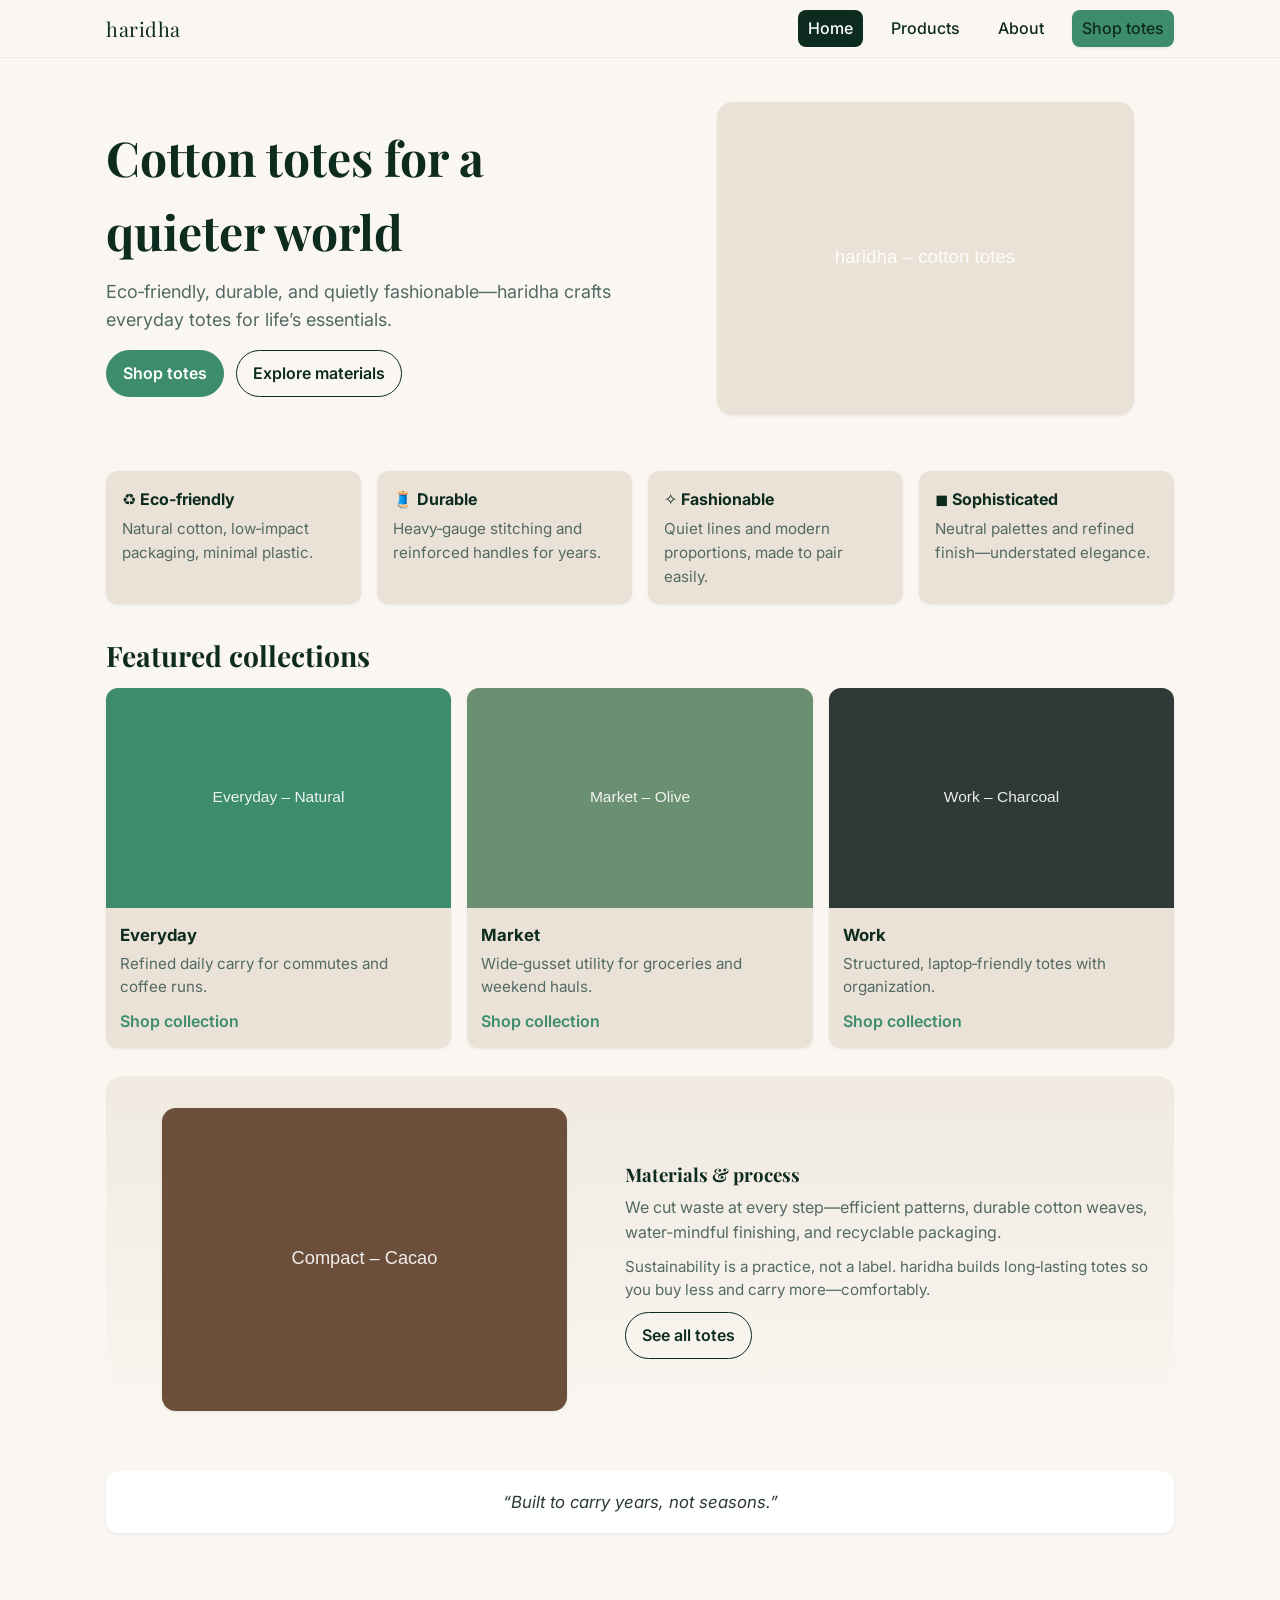
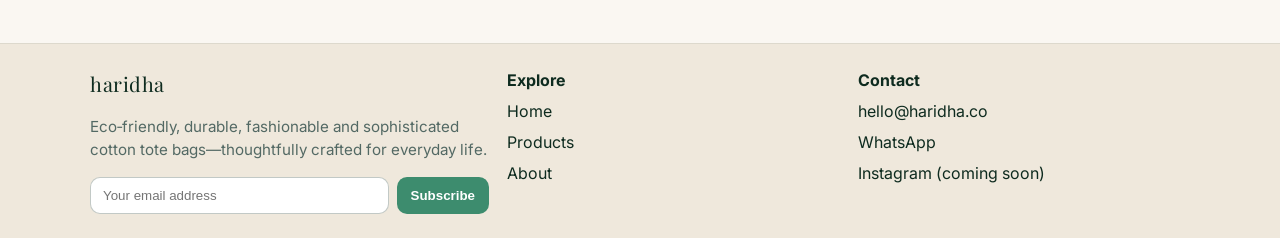
==== index.html @ a976d34c "updated contact info" ====
<!DOCTYPE html>
<html lang="en">
<head>
  <meta charset="utf-8" />
  <meta name="viewport" content="width=device-width,initial-scale=1" />
  <meta name="description" content="haridha — eco-friendly, durable, fashionable and sophisticated cotton tote bags." />
  <title>haridha — cotton totes for a quieter world</title>

  <!-- Fonts -->
  <link href="https://fonts.googleapis.com/css2?family=Inter:wght@400;500;600&family=Playfair+Display:wght@500;600&display=swap" rel="stylesheet" />
  <link rel="icon" href="assets/brand/favicon.svg" type="image/svg+xml" />

  <style>
    :root{
      --bg:#FAF7F2;
      --ink:#0E2B1F;
      --surface:#EAE2D6;
      --accent:#3D8C6E;
      --accent-2:#6B4F3A;
      --muted:#536964;
      --display:"Playfair Display", serif;
      --body:"Inter", system-ui, -apple-system, Segoe UI, Roboto, Arial, sans-serif;
      --fs-h1:clamp(2rem,4vw,3rem);
      --fs-h2:clamp(1.4rem,2.2vw,1.9rem);
      --fs-lead:clamp(1rem,1.6vw,1.125rem);
      --radius:12px;
      --shadow:0 1px 3px rgba(14,43,31,0.08);
    }
    *{box-sizing:border-box}
    html,body{height:100%}
    body{
      margin:0;
      color:var(--ink);
      background:var(--bg);
      font-family:var(--body);
      line-height:1.55;
      -webkit-font-smoothing:antialiased;
    }

    .site-header{
      position:sticky;
      top:0;
      z-index:30;
      background:rgba(250,247,242,.9);
      backdrop-filter:saturate(120%) blur(8px);
      border-bottom:1px solid rgba(14,43,31,.06);
    }
    .nav{
      max-width:1100px;
      margin:0 auto;
      padding:10px 16px;
      display:flex;
      gap:12px;
      align-items:center;
      justify-content:space-between;
    }
    .brand{
      font-family:var(--display);
      font-size:20px;
      letter-spacing:.5px;
    }
    .links{
      display:flex;
      gap:18px;
      align-items:center;
    }
    .links a{
      color:var(--ink);
      text-decoration:none;
      font-weight:500;
      padding:6px 10px;
      border-radius:8px;
      transition:background .15s ease,color .15s ease;
    }
    .links a:hover{
      background:var(--surface);
    }
    .links a.is-active{
      background:var(--ink);
      color:#fff;
    }
    .cta{
      background:var(--accent);
      color:#fff;
      text-decoration:none;
      padding:8px 14px;
      border-radius:999px;
      font-weight:600;
      box-shadow:var(--shadow);
    }
    .cta:hover{opacity:.9}

    main{
      max-width:1100px;
      margin:0 auto;
      padding:0 16px 40px;
    }
    .page{display:none}
    .page.active{display:block}

    .hero{
      display:grid;
      grid-template-columns:1.1fr 1fr;
      gap:24px;
      align-items:center;
      padding:28px 0 10px 0;
    }
    .hero h1{
      font-family:var(--display);
      font-size:var(--fs-h1);
      margin:0 0 10px;
    }
    .hero p{
      font-size:var(--fs-lead);
      color:var(--muted);
      margin:0 0 16px;
    }
    .hero .cta-row{
      display:flex;
      gap:12px;
      flex-wrap:wrap;
    }
    .btn{
      display:inline-block;
      padding:10px 16px;
      border-radius:999px;
      text-decoration:none;
      font-weight:600;
      border:1px solid var(--ink);
      color:var(--ink);
      background:transparent;
      cursor:pointer;
      transition:background .15s ease,transform .1s ease;
    }
    .btn:hover{
      background:var(--surface);
      transform:translateY(-1px);
    }
    .btn-primary{
      background:var(--accent);
      color:#fff;
      border-color:var(--accent);
    }
    .btn-primary:hover{opacity:.92}
    .hero-figure{
      border-radius:16px;
      overflow:hidden;
      background:var(--surface);
      aspect-ratio:4/3;
      box-shadow:var(--shadow);
      display:flex;
      align-items:center;
      justify-content:center;
    }
    .hero-figure img{
      width:100%;
      height:100%;
      object-fit:cover;
    }

    .values{
      display:grid;
      grid-template-columns:repeat(4,1fr);
      gap:16px;
      margin:30px 0;
    }
    .value-card{
      background:var(--surface);
      border-radius:var(--radius);
      padding:16px;
      box-shadow:var(--shadow);
    }
    .value-card h3{
      margin:0 0 6px;
      font-size:1rem;
    }
    .value-card p{
      margin:0;
      color:var(--muted);
      font-size:.95rem;
    }

    .section-title{
      font-family:var(--display);
      font-size:var(--fs-h2);
      margin:26px 0 10px;
    }
    .collections{
      display:grid;
      grid-template-columns:repeat(3,1fr);
      gap:16px;
      margin-bottom:22px;
    }
    .card{
      background:var(--surface);
      border-radius:var(--radius);
      overflow:hidden;
      box-shadow:var(--shadow);
      display:flex;
      flex-direction:column;
    }
    .card img{
      width:100%;
      height:220px;
      object-fit:cover;
    }
    .card .pad{
      padding:14px;
    }
    .card h4{
      margin:0 0 4px;
      font-size:1.05rem;
    }
    .card p{
      margin:0 0 10px;
      color:var(--muted);
      font-size:.95rem;
    }
    .card a{
      align-self:flex-start;
      text-decoration:none;
      font-weight:600;
      color:var(--accent);
    }
    .card a:hover{text-decoration:underline}

    .band{
      margin:28px 0;
      display:grid;
      grid-template-columns:1fr 1.1fr;
      gap:18px;
      align-items:center;
      background:linear-gradient(180deg, rgba(234,226,214,.65), transparent);
      border-radius:16px;
      padding:16px;
    }
    .band-fig{
      border-radius:14px;
      overflow:hidden;
      box-shadow:var(--shadow);
      background:#d6cdbf;
      aspect-ratio:4/3;
    }
    .band-fig img{
      width:100%;
      height:100%;
      object-fit:cover;
    }
    .band h3{
      margin:0 0 6px;
      font-family:var(--display);
    }
    .band p{
      margin:0 0 10px;
      color:var(--muted);
    }
    .quote{
      margin:18px 0 30px;
      padding:18px;
      text-align:center;
      border-radius:12px;
      background:#fff;
      box-shadow:var(--shadow);
      color:#2b3a36;
      font-style:italic;
      font-size:1.05rem;
    }

    footer{
      margin-top:40px;
      padding:24px 16px;
      background:#efe8dc;
      border-top:1px solid rgba(14,43,31,.08);
    }
    .footer-inner{
      max-width:1100px;
      margin:0 auto;
      display:grid;
      grid-template-columns:1.2fr 1fr 1fr;
      gap:18px;
    }
    .small{
      color:var(--muted);
      font-size:.95rem;
    }
    .newsletter{
      display:flex;
      gap:8px;
      margin-top:10px;
    }
    .newsletter input{
      flex:1;
      padding:10px 12px;
      border:1px solid rgba(14,43,31,.25);
      border-radius:10px;
      background:#fff;
      outline:none;
    }
    .newsletter button{
      padding:10px 14px;
      border:none;
      border-radius:10px;
      background:var(--accent);
      color:#fff;
      font-weight:600;
      cursor:pointer;
    }
    .newsletter button:hover{opacity:.92}
    .footer-links a{
      display:block;
      text-decoration:none;
      color:var(--ink);
      margin:6px 0;
    }
    .footer-links a:hover{text-decoration:underline}

    .toolbar{
      display:flex;
      gap:10px;
      align-items:center;
      justify-content:space-between;
      margin:20px 0 12px;
      flex-wrap:wrap;
    }
    .filters{
      display:flex;
      gap:8px;
      flex-wrap:wrap;
    }
    .chip{
      border:1px solid rgba(14,43,31,.25);
      padding:8px 12px;
      border-radius:999px;
      background:#fff;
      cursor:pointer;
      font-weight:500;
      font-size:.9rem;
    }
    .chip.active{
      background:var(--ink);
      color:#fff;
      border-color:var(--ink);
    }
    .grid{
      display:grid;
      grid-template-columns:repeat(3,1fr);
      gap:16px;
    }
    .p-card{
      background:#fff;
      border-radius:12px;
      box-shadow:var(--shadow);
      overflow:hidden;
      display:flex;
      flex-direction:column;
    }
    .p-card img{
      width:100%;
      height:220px;
      object-fit:cover;
    }
    .p-card .pad{
      padding:12px;
    }
    .p-name{
      margin:0 0 4px;
      font-weight:600;
    }
    .p-meta{
      display:flex;
      gap:8px;
      align-items:center;
      justify-content:space-between;
      color:var(--muted);
      font-size:.95rem;
    }
    .badge{
      background:#e7f3ef;
      color:#256d54;
      border-radius:999px;
      padding:2px 8px;
      font-size:.8rem;
      font-weight:600;
    }

    .about-hero{
      margin:26px 0 10px;
      display:grid;
      grid-template-columns:1fr 1fr;
      gap:18px;
      align-items:center;
    }
    .about-hero h1{
      font-family:var(--display);
      font-size:var(--fs-h1);
      margin:0 0 8px;
    }
    .about-hero p{
      color:var(--muted);
    }
    .about-figure{
      border-radius:16px;
      overflow:hidden;
      box-shadow:var(--shadow);
      aspect-ratio:4/3;
      background:#d6cdbf;
    }
    .about-figure img{
      width:100%;
      height:100%;
      object-fit:cover;
    }
    .pillars{
      display:grid;
      grid-template-columns:repeat(4,1fr);
      gap:16px;
      margin:18px 0 8px;
    }
    .pillar{
      background:#fff;
      border-radius:12px;
      padding:14px;
      box-shadow:var(--shadow);
    }
    .pillar h3{
      margin:0 0 6px;
      font-size:1rem;
    }
    .pillar p{
      margin:0;
      color:var(--muted);
      font-size:.95rem;
    }
    .about-block{
      margin:22px 0;
      background:var(--surface);
      border-radius:16px;
      padding:18px;
      box-shadow:var(--shadow);
    }
    .about-block h3{
      margin:0 0 6px;
      font-family:var(--display);
    }
    .about-two{
      display:grid;
      grid-template-columns:1fr 1fr;
      gap:16px;
      align-items:start;
    }

    @media (max-width: 920px){
      .hero{grid-template-columns:1fr}
      .values{grid-template-columns:1fr 1fr}
      .collections{grid-template-columns:1fr 1fr}
      .band{grid-template-columns:1fr}
      .footer-inner{grid-template-columns:1fr}
      .grid{grid-template-columns:1fr 1fr}
      .about-hero{grid-template-columns:1fr}
      .pillars{grid-template-columns:1fr 1fr}
      .about-two{grid-template-columns:1fr}
    }
    @media (max-width: 560px){
      .values{grid-template-columns:1fr}
      .collections{grid-template-columns:1fr}
      .grid{grid-template-columns:1fr}
      .links{display:none}
      .pillars{grid-template-columns:1fr}
    }
  </style>
</head>
<body>
  <header class="site-header">
    <nav class="nav" aria-label="Primary navigation">
      <div class="brand">haridha</div>
      <div class="links">
        <a href="#home" data-nav="home" class="is-active">Home</a>
        <a href="#products" data-nav="products">Products</a>
        <a href="#about" data-nav="about">About</a>
        <a class="cta" href="#products" data-nav="products">Shop totes</a>
      </div>
    </nav>
  </header>

  <main>
    <!-- HOME -->
    <section id="home" class="page active" aria-label="Home">
      <section class="hero">
        <div>
          <h1>Cotton totes for a quieter world</h1>
          <p>Eco‑friendly, durable, and quietly fashionable—haridha crafts everyday totes for life’s essentials.</p>
          <div class="cta-row">
            <a class="btn btn-primary" href="#products" data-nav="products">Shop totes</a>
            <a class="btn" href="#materials">Explore materials</a>
          </div>
        </div>
        <figure class="hero-figure" aria-label="haridha cotton tote photograph">
          <img src="assets/brand/hero.svg" alt="haridha hero image" />
        </figure>
      </section>

      <section class="values" aria-label="brand values">
        <div class="value-card"><h3>♻ Eco‑friendly</h3><p>Natural cotton, low‑impact packaging, minimal plastic.</p></div>
        <div class="value-card"><h3>🧵 Durable</h3><p>Heavy‑gauge stitching and reinforced handles for years.</p></div>
        <div class="value-card"><h3>✧ Fashionable</h3><p>Quiet lines and modern proportions, made to pair easily.</p></div>
        <div class="value-card"><h3>◼ Sophisticated</h3><p>Neutral palettes and refined finish—understated elegance.</p></div>
      </section>

      <h2 class="section-title">Featured collections</h2>
      <section class="collections">
        <article class="card">
          <img src="assets/products/everyday-natural.svg" alt="Everyday collection" />
          <div class="pad"><h4>Everyday</h4><p>Refined daily carry for commutes and coffee runs.</p><a href="#products" data-nav="products">Shop collection</a></div>
        </article>
        <article class="card">
          <img src="assets/products/market-olive.svg" alt="Market collection" />
          <div class="pad"><h4>Market</h4><p>Wide‑gusset utility for groceries and weekend hauls.</p><a href="#products" data-nav="products">Shop collection</a></div>
        </article>
        <article class="card">
          <img src="assets/products/work-charcoal.svg" alt="Work collection" />
          <div class="pad"><h4>Work</h4><p>Structured, laptop‑friendly totes with organization.</p><a href="#products" data-nav="products">Shop collection</a></div>
        </article>
      </section>

      <section id="materials" class="band" aria-label="Materials and process">
        <figure class="band-fig">
          <img src="assets/products/compact-cacao.svg" alt="cotton weave closeup" />
        </figure>
        <div>
          <h3>Materials & process</h3>
          <p>We cut waste at every step—efficient patterns, durable cotton weaves, water‑mindful finishing, and recyclable packaging.</p>
          <p class="small">Sustainability is a practice, not a label. haridha builds long‑lasting totes so you buy less and carry more—comfortably.</p>
          <a class="btn" href="#products" data-nav="products">See all totes</a>
        </div>
      </section>

      <section class="quote" aria-label="brand quote">“Built to carry years, not seasons.”</section>
    </section>

    <!-- PRODUCTS -->
    <section id="products" class="page" aria-label="All products">
      <div class="toolbar">
        <h2 class="section-title" style="margin:0">All totes</h2>
        <div class="filters" role="group" aria-label="Filters">
          <button class="chip active" type="button" data-filter="all">All</button>
          <button class="chip" type="button" data-filter="Everyday">Everyday</button>
          <button class="chip" type="button" data-filter="Market">Market</button>
          <button class="chip" type="button" data-filter="Work">Work</button>
          <button class="chip" type="button" data-filter="Compact">Compact</button>
        </div>
      </div>
      <section class="grid" id="grid"></section>
    </section>

    <!-- ABOUT -->
    <section id="about" class="page" aria-label="About haridha">
      <div class="about-hero">
        <div>
          <h1>About haridha</h1>
          <p>haridha is a quiet celebration of <strong>useful beauty</strong>—cotton totes designed to work hard and age well. We keep forms minimal, details thoughtful, and materials honest.</p>
          <p class="small">Our philosophy rests on four pillars: <strong>Eco‑friendly</strong>, <strong>Durable</strong>, <strong>Fashionable</strong>, and <strong>Sophisticated</strong>. Every bag balances these without compromise.</p>
        </div>
        <figure class="about-figure" aria-label="workbench with cotton canvas and tools">
          <img src="assets/brand/hero.svg" alt="workbench with canvas & tools" />
        </figure>
      </div>

      <div class="pillars">
        <div class="pillar"><h3>♻ Eco‑friendly</h3><p>Natural cotton, low‑impact packaging, designed for long life so you buy less and waste less.</p></div>
        <div class="pillar"><h3>🧵 Durable</h3><p>Reinforced handles, stress‑point bartacks, and robust canvas weights—built to carry years.</p></div>
        <div class="pillar"><h3>✧ Fashionable</h3><p>Quiet silhouettes and balanced proportions that pair with everything, every day.</p></div>
        <div class="pillar"><h3>◼ Sophisticated</h3><p>Neutral palettes, clean hardware, and refined finishing for an elevated, timeless look.</p></div>
      </div>

      <div class="about-block">
        <div class="about-two">
          <div>
            <h3>Design with intention</h3>
            <p>We start with what you carry—laptops, books, produce, everyday tech—and sculpt volumes that feel natural at hand. Interior pockets are placed for reach, not clutter. Structure is added where it matters, removed where it doesn’t.</p>
          </div>
          <div>
            <h3>Made to last, made to love</h3>
            <p>Every seam is a promise. We specify heavy‑gauge threads and add bartacks at stress points. Materials are selected to soften with use while maintaining strength—becoming more “yours” over time.</p>
          </div>
        </div>
      </div>

      <div class="about-block">
        <h3>Materials & care</h3>
        <p>We primarily use durable cotton weaves and cotton‑canvas blends. To extend life, spot clean with mild soap and cold water; air dry. Avoid harsh chemicals and excessive machine washing to preserve color and handfeel.</p>
      </div>

      <div class="about-block">
        <h3>Thank you for choosing better</h3>
        <p>With every haridha tote, you champion fewer, better things—carrying more while leaving less behind.</p>
        <div style="margin-top:10px"><a class="btn btn-primary" href="#products" data-nav="products">Shop totes</a></div>
      </div>
    </section>
  </main>

  <footer>
    <div class="footer-inner">
      <div>
        <div class="brand" style="margin-bottom:8px">haridha</div>
        <p class="small">Eco‑friendly, durable, fashionable and sophisticated cotton tote bags—thoughtfully crafted for everyday life.</p>
        <form class="newsletter" onsubmit="event.preventDefault(); alert('Thank you for subscribing to haridha!'); this.reset();">
          <input type="email" required placeholder="Your email address" aria-label="Email" />
          <button type="submit">Subscribe</button>
        </form>
      </div>
      <div class="footer-links">
        <strong>Explore</strong>
        <a href="#home" data-nav="home">Home</a>
        <a href="#products" data-nav="products">Products</a>
        <a href="#about" data-nav="about">About</a>
      </div>
      <div class="footer-links">
        <strong>Contact</strong>
        <a href="mailto:haridhabags@haridha.co">hello@haridha.co</a>
        <a href="https://wa.me/+91 9604450453" target="_blank" rel="noopener">WhatsApp</a>
        <a href="https://www.instagram.com/haridhabags?igsh=MTd1cDV6YnpqMWlkZQ==" target="_blank" rel="noopener">Instagram (coming soon)</a>
      </div>
    </div>
  </footer>

  <script>
    // Simple SPA navigation + active link state
    const pages = {
      home: document.getElementById('home'),
      products: document.getElementById('products'),
      about: document.getElementById('about')
    };
    const navLinks = document.querySelectorAll('[data-nav]');

    function showPage(key){
      if (!pages[key]) return;
      Object.values(pages).forEach(p => p.classList.remove('active'));
      pages[key].classList.add('active');

      navLinks.forEach(link => {
        if (link.dataset.nav === key) {
          link.classList.add('is-active');
        } else if (!link.classList.contains('cta')) {
          // keep CTA green, avoid toggling that style
          link.classList.remove('is-active');
        }
      });

      window.scrollTo({ top: 0, behavior: 'smooth' });
    }

    navLinks.forEach(el => {
      el.addEventListener('click', e => {
        const key = el.dataset.nav;
        if (key && pages[key]) {
          e.preventDefault();
          showPage(key);
        }
      });
    });

    // Safe HTML escaper
    function esc(str){
      return String(str || '').replace(/[&<>"']/g, m => (
        m === '&' ? '&amp;' :
        m === '<' ? '&lt;' :
        m === '>' ? '&gt;' :
        m === '"' ? '&quot;' :
        '&#39;'
      ));
    }

    const grid = document.getElementById('grid');
    let PRODUCTS = [];

    function formatINR(n){
      return '₹ ' + new Intl.NumberFormat('en-IN').format(n || 0);
    }

    function productCard(p){
      const badgeHTML = p.badge ? '<span class="badge">' + esc(p.badge) + '</span>' : '<span></span>';
      const name = esc(p.name);
      const alt = esc(p.alt || p.name || 'Tote');
      const price = formatINR(p.price);
      const tags = (p.tags || []).map(esc).join(',');
      return (
        '<article class="p-card" data-tags="' + tags + '">' +
          '<img src="' + esc(p.img) + '" alt="' + alt + '"/>' +
          '<div class="pad">' +
            '<h3 class="p-name">' + name + '</h3>' +
            '<div class="p-meta">' +
              '<span>' + price + '</span>' +
              badgeHTML +
            '</div>' +
          '</div>' +
        '</article>'
      );
    }

    function renderProducts(list){
      grid.innerHTML = (list || []).map(productCard).join('');
    }

    const chips = document.querySelectorAll('.chip');
    function wireFilters(){
      chips.forEach(ch => ch.addEventListener('click', () => {
        chips.forEach(c => c.classList.remove('active'));
        ch.classList.add('active');
        const f = ch.dataset.filter;
        if (f === 'all') {
          renderProducts(PRODUCTS);
        } else {
          renderProducts(PRODUCTS.filter(p => (p.tags || []).includes(f)));
        }
      }));
    }

    async function loadProducts(){
      try {
        const res = await fetch('products.json', { cache: 'no-store' });
        if (!res.ok) throw new Error('HTTP ' + res.status);
        PRODUCTS = await res.json();
        renderProducts(PRODUCTS);
        wireFilters();
      } catch (e) {
        console.error('Failed to load products.json', e);
        grid.innerHTML = '<p style="color:#536964">No products found. Please check products.json.</p>';
      }
    }

    document.addEventListener('DOMContentLoaded', loadProducts);
  </script>
</body>
</html>
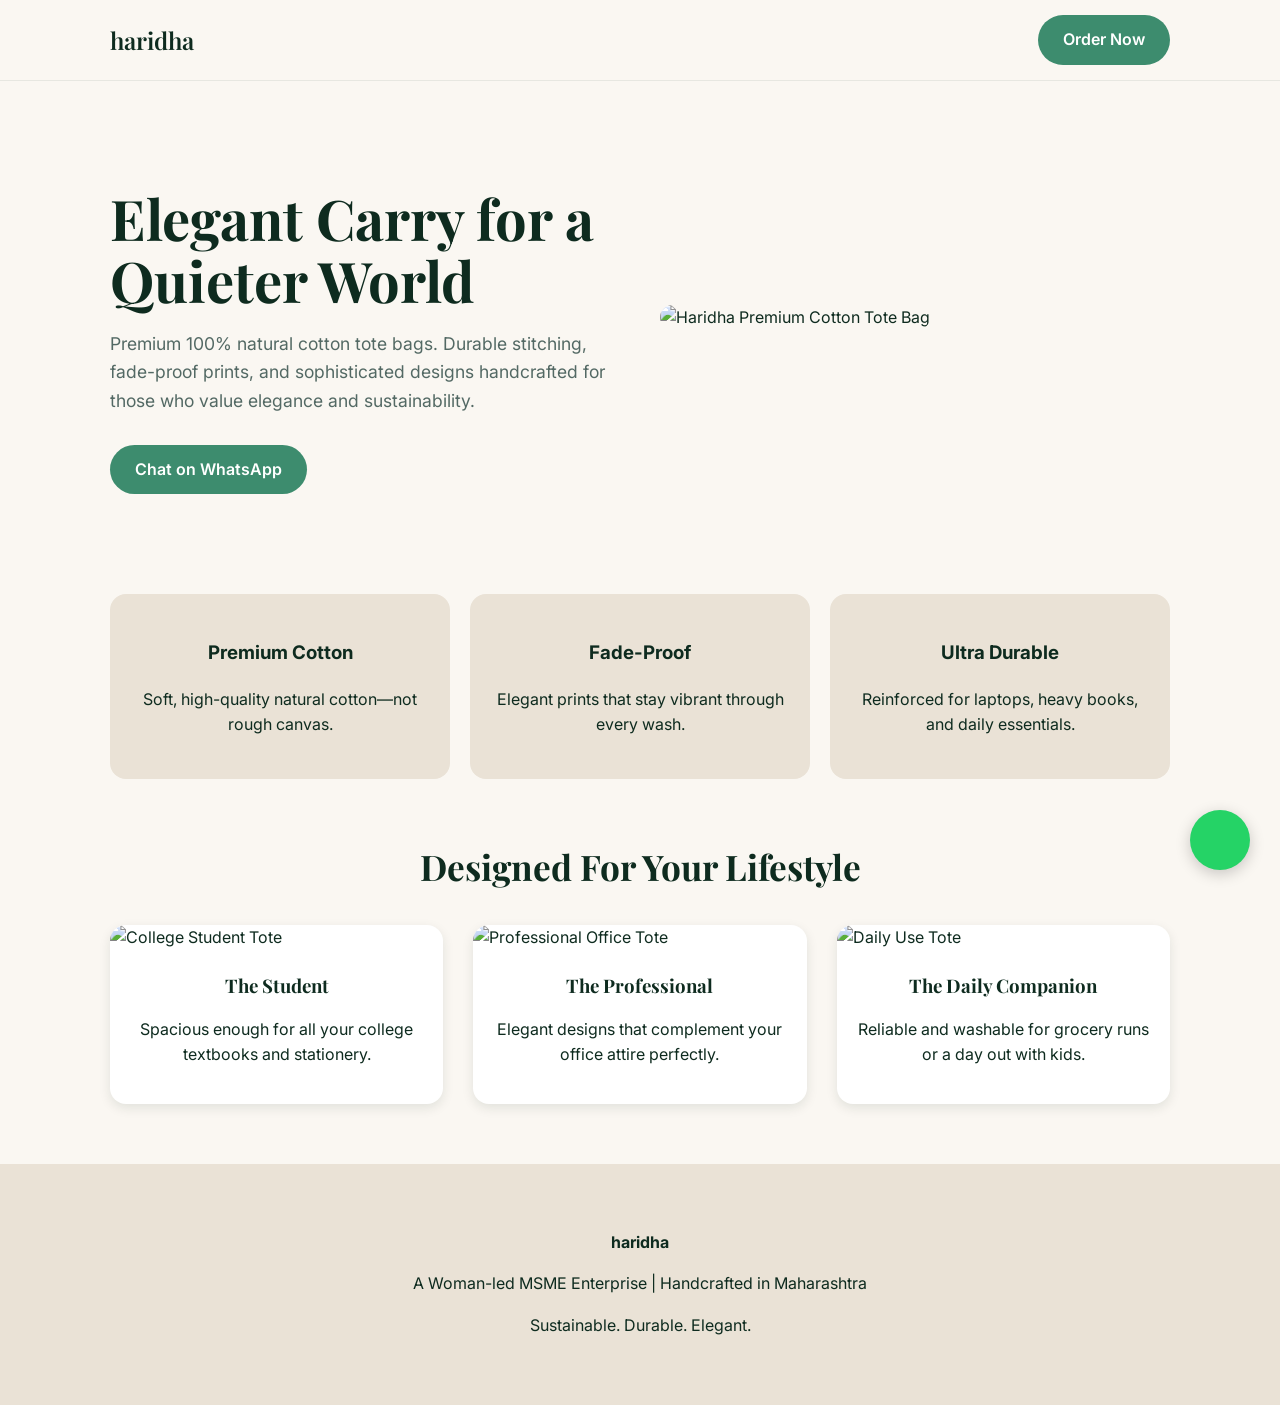
==== commit 59ad563d: "revised index.html with seo" ====
--- a/index.html
+++ b/index.html
@@ -3,12 +3,12 @@
 <head>
   <meta charset="utf-8" />
   <meta name="viewport" content="width=device-width,initial-scale=1" />
-  <meta name="description" content="haridha — eco-friendly, durable, fashionable and sophisticated cotton tote bags." />
-  <title>haridha — cotton totes for a quieter world</title>
+  <meta name="description" content="Haridha — Elegant, durable, and sustainable premium cotton tote bags handcrafted in Maharashtra. Perfect for students and professionals." />
+  <title>Haridha — Premium Cotton Totes for the Modern Lifestyle</title>
 
   <!-- Fonts -->
   <link href="https://fonts.googleapis.com/css2?family=Inter:wght@400;500;600&family=Playfair+Display:wght@500;600&display=swap" rel="stylesheet" />
-  <link rel="icon" href="assets/brand/favicon.svg" type="image/svg+xml" />
+  <link rel="stylesheet" href="https://cdnjs.cloudflare.com">
 
   <style>
     :root{
@@ -19,716 +19,238 @@
       --accent-2:#6B4F3A;
       --muted:#536964;
       --display:"Playfair Display", serif;
-      --body:"Inter", system-ui, -apple-system, Segoe UI, Roboto, Arial, sans-serif;
-      --fs-h1:clamp(2rem,4vw,3rem);
-      --fs-h2:clamp(1.4rem,2.2vw,1.9rem);
-      --fs-lead:clamp(1rem,1.6vw,1.125rem);
-      --radius:12px;
-      --shadow:0 1px 3px rgba(14,43,31,0.08);
+      --body:"Inter", sans-serif;
+      --fs-h1:clamp(2.2rem,5vw,3.5rem);
+      --fs-h2:clamp(1.6rem,3vw,2.2rem);
+      --radius:16px;
+      --shadow:0 4px 12px rgba(14,43,31,0.1);
     }
     *{box-sizing:border-box}
-    html,body{height:100%}
     body{
       margin:0;
       color:var(--ink);
       background:var(--bg);
       font-family:var(--body);
-      line-height:1.55;
-      -webkit-font-smoothing:antialiased;
-    }
-
+      line-height:1.6;
+    }
+
+    /* Header & Nav */
     .site-header{
       position:sticky;
       top:0;
-      z-index:30;
-      background:rgba(250,247,242,.9);
-      backdrop-filter:saturate(120%) blur(8px);
-      border-bottom:1px solid rgba(14,43,31,.06);
+      z-index:100;
+      background:rgba(250,247,242,.95);
+      backdrop-filter:blur(10px);
+      border-bottom:1px solid rgba(14,43,31,.08);
     }
     .nav{
       max-width:1100px;
       margin:0 auto;
-      padding:10px 16px;
+      padding:15px 20px;
       display:flex;
-      gap:12px;
       align-items:center;
       justify-content:space-between;
     }
     .brand{
       font-family:var(--display);
-      font-size:20px;
-      letter-spacing:.5px;
-    }
-    .links{
-      display:flex;
-      gap:18px;
+      font-size:24px;
+      font-weight:600;
+      text-decoration:none;
+      color:var(--ink);
+    }
+
+    /* Hero Section */
+    .hero{
+      max-width:1100px;
+      margin:0 auto;
+      padding:60px 20px;
+      display:grid;
+      grid-template-columns:1fr 1fr;
+      gap:40px;
       align-items:center;
     }
-    .links a{
-      color:var(--ink);
-      text-decoration:none;
-      font-weight:500;
-      padding:6px 10px;
-      border-radius:8px;
-      transition:background .15s ease,color .15s ease;
-    }
-    .links a:hover{
+    .hero h1{
+      font-family:var(--display);
+      font-size:var(--fs-h1);
+      line-height:1.1;
+      margin-bottom:20px;
+    }
+    .hero p{
+      font-size:1.1rem;
+      color:var(--muted);
+      margin-bottom:30px;
+    }
+
+    /* Features/Values */
+    .values{
+      max-width:1100px;
+      margin:40px auto;
+      padding:0 20px;
+      display:grid;
+      grid-template-columns:repeat(auto-fit, minmax(200px, 1fr));
+      gap:20px;
+    }
+    .value-card{
       background:var(--surface);
-    }
-    .links a.is-active{
-      background:var(--ink);
-      color:#fff;
-    }
-    .cta{
+      padding:25px;
+      border-radius:var(--radius);
+      text-align:center;
+    }
+    .value-card i{
+      font-size:24px;
+      color:var(--accent);
+      margin-bottom:15px;
+    }
+
+    /* Product Grid */
+    .section-title{
+      text-align:center;
+      font-family:var(--display);
+      font-size:var(--fs-h2);
+      margin:60px 0 30px;
+    }
+    .grid{
+      max-width:1100px;
+      margin:0 auto 60px;
+      padding:0 20px;
+      display:grid;
+      grid-template-columns:repeat(auto-fit, minmax(300px, 1fr));
+      gap:30px;
+    }
+    .p-card{
+      background:#fff;
+      border-radius:var(--radius);
+      overflow:hidden;
+      box-shadow:var(--shadow);
+      transition:transform 0.3s ease;
+    }
+    .p-card:hover{ transform:translateY(-8px); }
+    .p-card img{ width:100%; height:320px; object-fit:cover; }
+    .p-card .pad{ padding:20px; text-align:center; }
+    .p-card h3{ margin:0 0 10px; font-family:var(--display); }
+
+    /* Buttons */
+    .btn-wa{
       background:var(--accent);
       color:#fff;
       text-decoration:none;
-      padding:8px 14px;
-      border-radius:999px;
+      padding:12px 25px;
+      border-radius:50px;
       font-weight:600;
-      box-shadow:var(--shadow);
-    }
-    .cta:hover{opacity:.9}
-
-    main{
-      max-width:1100px;
-      margin:0 auto;
-      padding:0 16px 40px;
-    }
-    .page{display:none}
-    .page.active{display:block}
-
-    .hero{
-      display:grid;
-      grid-template-columns:1.1fr 1fr;
-      gap:24px;
-      align-items:center;
-      padding:28px 0 10px 0;
-    }
-    .hero h1{
-      font-family:var(--display);
-      font-size:var(--fs-h1);
-      margin:0 0 10px;
-    }
-    .hero p{
-      font-size:var(--fs-lead);
-      color:var(--muted);
-      margin:0 0 16px;
-    }
-    .hero .cta-row{
-      display:flex;
-      gap:12px;
-      flex-wrap:wrap;
-    }
-    .btn{
       display:inline-block;
-      padding:10px 16px;
-      border-radius:999px;
-      text-decoration:none;
-      font-weight:600;
-      border:1px solid var(--ink);
-      color:var(--ink);
-      background:transparent;
-      cursor:pointer;
-      transition:background .15s ease,transform .1s ease;
-    }
-    .btn:hover{
-      background:var(--surface);
-      transform:translateY(-1px);
-    }
-    .btn-primary{
-      background:var(--accent);
-      color:#fff;
-      border-color:var(--accent);
-    }
-    .btn-primary:hover{opacity:.92}
-    .hero-figure{
-      border-radius:16px;
-      overflow:hidden;
-      background:var(--surface);
-      aspect-ratio:4/3;
-      box-shadow:var(--shadow);
+      transition:0.3s;
+    }
+    .btn-wa:hover{ background:var(--ink); }
+
+    .floating-wa{
+      position:fixed;
+      bottom:30px;
+      right:30px;
+      background:#25d366;
+      color:white;
+      width:60px;
+      height:60px;
+      border-radius:50%;
       display:flex;
       align-items:center;
       justify-content:center;
-    }
-    .hero-figure img{
-      width:100%;
-      height:100%;
-      object-fit:cover;
-    }
-
-    .values{
-      display:grid;
-      grid-template-columns:repeat(4,1fr);
-      gap:16px;
-      margin:30px 0;
-    }
-    .value-card{
+      font-size:30px;
+      box-shadow:0 4px 15px rgba(0,0,0,0.2);
+      z-index:1000;
+      text-decoration:none;
+    }
+
+    footer{
       background:var(--surface);
-      border-radius:var(--radius);
-      padding:16px;
-      box-shadow:var(--shadow);
-    }
-    .value-card h3{
-      margin:0 0 6px;
-      font-size:1rem;
-    }
-    .value-card p{
-      margin:0;
-      color:var(--muted);
-      font-size:.95rem;
-    }
-
-    .section-title{
-      font-family:var(--display);
-      font-size:var(--fs-h2);
-      margin:26px 0 10px;
-    }
-    .collections{
-      display:grid;
-      grid-template-columns:repeat(3,1fr);
-      gap:16px;
-      margin-bottom:22px;
-    }
-    .card{
-      background:var(--surface);
-      border-radius:var(--radius);
-      overflow:hidden;
-      box-shadow:var(--shadow);
-      display:flex;
-      flex-direction:column;
-    }
-    .card img{
-      width:100%;
-      height:220px;
-      object-fit:cover;
-    }
-    .card .pad{
-      padding:14px;
-    }
-    .card h4{
-      margin:0 0 4px;
-      font-size:1.05rem;
-    }
-    .card p{
-      margin:0 0 10px;
-      color:var(--muted);
-      font-size:.95rem;
-    }
-    .card a{
-      align-self:flex-start;
-      text-decoration:none;
-      font-weight:600;
-      color:var(--accent);
-    }
-    .card a:hover{text-decoration:underline}
-
-    .band{
-      margin:28px 0;
-      display:grid;
-      grid-template-columns:1fr 1.1fr;
-      gap:18px;
-      align-items:center;
-      background:linear-gradient(180deg, rgba(234,226,214,.65), transparent);
-      border-radius:16px;
-      padding:16px;
-    }
-    .band-fig{
-      border-radius:14px;
-      overflow:hidden;
-      box-shadow:var(--shadow);
-      background:#d6cdbf;
-      aspect-ratio:4/3;
-    }
-    .band-fig img{
-      width:100%;
-      height:100%;
-      object-fit:cover;
-    }
-    .band h3{
-      margin:0 0 6px;
-      font-family:var(--display);
-    }
-    .band p{
-      margin:0 0 10px;
-      color:var(--muted);
-    }
-    .quote{
-      margin:18px 0 30px;
-      padding:18px;
+      padding:50px 20px;
       text-align:center;
-      border-radius:12px;
-      background:#fff;
-      box-shadow:var(--shadow);
-      color:#2b3a36;
-      font-style:italic;
-      font-size:1.05rem;
-    }
-
-    footer{
-      margin-top:40px;
-      padding:24px 16px;
-      background:#efe8dc;
-      border-top:1px solid rgba(14,43,31,.08);
-    }
-    .footer-inner{
-      max-width:1100px;
-      margin:0 auto;
-      display:grid;
-      grid-template-columns:1.2fr 1fr 1fr;
-      gap:18px;
-    }
-    .small{
-      color:var(--muted);
-      font-size:.95rem;
-    }
-    .newsletter{
-      display:flex;
-      gap:8px;
-      margin-top:10px;
-    }
-    .newsletter input{
-      flex:1;
-      padding:10px 12px;
-      border:1px solid rgba(14,43,31,.25);
-      border-radius:10px;
-      background:#fff;
-      outline:none;
-    }
-    .newsletter button{
-      padding:10px 14px;
-      border:none;
-      border-radius:10px;
-      background:var(--accent);
-      color:#fff;
-      font-weight:600;
-      cursor:pointer;
-    }
-    .newsletter button:hover{opacity:.92}
-    .footer-links a{
-      display:block;
-      text-decoration:none;
-      color:var(--ink);
-      margin:6px 0;
-    }
-    .footer-links a:hover{text-decoration:underline}
-
-    .toolbar{
-      display:flex;
-      gap:10px;
-      align-items:center;
-      justify-content:space-between;
-      margin:20px 0 12px;
-      flex-wrap:wrap;
-    }
-    .filters{
-      display:flex;
-      gap:8px;
-      flex-wrap:wrap;
-    }
-    .chip{
-      border:1px solid rgba(14,43,31,.25);
-      padding:8px 12px;
-      border-radius:999px;
-      background:#fff;
-      cursor:pointer;
-      font-weight:500;
-      font-size:.9rem;
-    }
-    .chip.active{
-      background:var(--ink);
-      color:#fff;
-      border-color:var(--ink);
-    }
-    .grid{
-      display:grid;
-      grid-template-columns:repeat(3,1fr);
-      gap:16px;
-    }
-    .p-card{
-      background:#fff;
-      border-radius:12px;
-      box-shadow:var(--shadow);
-      overflow:hidden;
-      display:flex;
-      flex-direction:column;
-    }
-    .p-card img{
-      width:100%;
-      height:220px;
-      object-fit:cover;
-    }
-    .p-card .pad{
-      padding:12px;
-    }
-    .p-name{
-      margin:0 0 4px;
-      font-weight:600;
-    }
-    .p-meta{
-      display:flex;
-      gap:8px;
-      align-items:center;
-      justify-content:space-between;
-      color:var(--muted);
-      font-size:.95rem;
-    }
-    .badge{
-      background:#e7f3ef;
-      color:#256d54;
-      border-radius:999px;
-      padding:2px 8px;
-      font-size:.8rem;
-      font-weight:600;
-    }
-
-    .about-hero{
-      margin:26px 0 10px;
-      display:grid;
-      grid-template-columns:1fr 1fr;
-      gap:18px;
-      align-items:center;
-    }
-    .about-hero h1{
-      font-family:var(--display);
-      font-size:var(--fs-h1);
-      margin:0 0 8px;
-    }
-    .about-hero p{
-      color:var(--muted);
-    }
-    .about-figure{
-      border-radius:16px;
-      overflow:hidden;
-      box-shadow:var(--shadow);
-      aspect-ratio:4/3;
-      background:#d6cdbf;
-    }
-    .about-figure img{
-      width:100%;
-      height:100%;
-      object-fit:cover;
-    }
-    .pillars{
-      display:grid;
-      grid-template-columns:repeat(4,1fr);
-      gap:16px;
-      margin:18px 0 8px;
-    }
-    .pillar{
-      background:#fff;
-      border-radius:12px;
-      padding:14px;
-      box-shadow:var(--shadow);
-    }
-    .pillar h3{
-      margin:0 0 6px;
-      font-size:1rem;
-    }
-    .pillar p{
-      margin:0;
-      color:var(--muted);
-      font-size:.95rem;
-    }
-    .about-block{
-      margin:22px 0;
-      background:var(--surface);
-      border-radius:16px;
-      padding:18px;
-      box-shadow:var(--shadow);
-    }
-    .about-block h3{
-      margin:0 0 6px;
-      font-family:var(--display);
-    }
-    .about-two{
-      display:grid;
-      grid-template-columns:1fr 1fr;
-      gap:16px;
-      align-items:start;
-    }
-
-    @media (max-width: 920px){
-      .hero{grid-template-columns:1fr}
-      .values{grid-template-columns:1fr 1fr}
-      .collections{grid-template-columns:1fr 1fr}
-      .band{grid-template-columns:1fr}
-      .footer-inner{grid-template-columns:1fr}
-      .grid{grid-template-columns:1fr 1fr}
-      .about-hero{grid-template-columns:1fr}
-      .pillars{grid-template-columns:1fr 1fr}
-      .about-two{grid-template-columns:1fr}
-    }
-    @media (max-width: 560px){
-      .values{grid-template-columns:1fr}
-      .collections{grid-template-columns:1fr}
-      .grid{grid-template-columns:1fr}
-      .links{display:none}
-      .pillars{grid-template-columns:1fr}
+    }
+
+    @media (max-width: 768px) {
+      .hero { grid-template-columns: 1fr; text-align: center; }
     }
   </style>
 </head>
 <body>
+
   <header class="site-header">
-    <nav class="nav" aria-label="Primary navigation">
-      <div class="brand">haridha</div>
-      <div class="links">
-        <a href="#home" data-nav="home" class="is-active">Home</a>
-        <a href="#products" data-nav="products">Products</a>
-        <a href="#about" data-nav="about">About</a>
-        <a class="cta" href="#products" data-nav="products">Shop totes</a>
-      </div>
-    </nav>
+    <div class="nav">
+      <a href="#" class="brand">haridha</a>
+      <a href="https://wa.me" class="btn-wa">Order Now</a>
+    </div>
   </header>
 
   <main>
-    <!-- HOME -->
-    <section id="home" class="page active" aria-label="Home">
-      <section class="hero">
-        <div>
-          <h1>Cotton totes for a quieter world</h1>
-          <p>Eco‑friendly, durable, and quietly fashionable—haridha crafts everyday totes for life’s essentials.</p>
-          <div class="cta-row">
-            <a class="btn btn-primary" href="#products" data-nav="products">Shop totes</a>
-            <a class="btn" href="#materials">Explore materials</a>
-          </div>
+    <section class="hero">
+      <div class="hero-content">
+        <h1>Elegant Carry for a Quieter World</h1>
+        <p>Premium 100% natural cotton tote bags. Durable stitching, fade-proof prints, and sophisticated designs handcrafted for those who value elegance and sustainability.</p>
+        <a href="https://wa.me?text=Hi! I want to see the latest collection." class="btn-wa">
+          <i class="fab fa-whatsapp"></i> Chat on WhatsApp
+        </a>
+      </div>
+      <div class="hero-figure">
+         <!-- Replace with your actual bag image -->
+        <img src="assets/hero-bag.jpg" alt="Haridha Premium Cotton Tote Bag" style="width:100%; border-radius:16px;">
+      </div>
+    </section>
+
+    <section class="values">
+      <div class="value-card">
+        <i class="fas fa-feather"></i>
+        <h3>Premium Cotton</h3>
+        <p>Soft, high-quality natural cotton—not rough canvas.</p>
+      </div>
+      <div class="value-card">
+        <i class="fas fa-tint-slash"></i>
+        <h3>Fade-Proof</h3>
+        <p>Elegant prints that stay vibrant through every wash.</p>
+      </div>
+      <div class="value-card">
+        <i class="fas fa-check-circle"></i>
+        <h3>Ultra Durable</h3>
+        <p>Reinforced for laptops, heavy books, and daily essentials.</p>
+      </div>
+    </section>
+
+    <h2 class="section-title">Designed For Your Lifestyle</h2>
+    <div class="grid">
+      <div class="p-card">
+        <img src="assets/student.jpg" alt="College Student Tote">
+        <div class="pad">
+          <h3>The Student</h3>
+          <p>Spacious enough for all your college textbooks and stationery.</p>
         </div>
-        <figure class="hero-figure" aria-label="haridha cotton tote photograph">
-          <img src="assets/brand/hero.svg" alt="haridha hero image" />
-        </figure>
-      </section>
-
-      <section class="values" aria-label="brand values">
-        <div class="value-card"><h3>♻ Eco‑friendly</h3><p>Natural cotton, low‑impact packaging, minimal plastic.</p></div>
-        <div class="value-card"><h3>🧵 Durable</h3><p>Heavy‑gauge stitching and reinforced handles for years.</p></div>
-        <div class="value-card"><h3>✧ Fashionable</h3><p>Quiet lines and modern proportions, made to pair easily.</p></div>
-        <div class="value-card"><h3>◼ Sophisticated</h3><p>Neutral palettes and refined finish—understated elegance.</p></div>
-      </section>
-
-      <h2 class="section-title">Featured collections</h2>
-      <section class="collections">
-        <article class="card">
-          <img src="assets/products/everyday-natural.svg" alt="Everyday collection" />
-          <div class="pad"><h4>Everyday</h4><p>Refined daily carry for commutes and coffee runs.</p><a href="#products" data-nav="products">Shop collection</a></div>
-        </article>
-        <article class="card">
-          <img src="assets/products/market-olive.svg" alt="Market collection" />
-          <div class="pad"><h4>Market</h4><p>Wide‑gusset utility for groceries and weekend hauls.</p><a href="#products" data-nav="products">Shop collection</a></div>
-        </article>
-        <article class="card">
-          <img src="assets/products/work-charcoal.svg" alt="Work collection" />
-          <div class="pad"><h4>Work</h4><p>Structured, laptop‑friendly totes with organization.</p><a href="#products" data-nav="products">Shop collection</a></div>
-        </article>
-      </section>
-
-      <section id="materials" class="band" aria-label="Materials and process">
-        <figure class="band-fig">
-          <img src="assets/products/compact-cacao.svg" alt="cotton weave closeup" />
-        </figure>
-        <div>
-          <h3>Materials & process</h3>
-          <p>We cut waste at every step—efficient patterns, durable cotton weaves, water‑mindful finishing, and recyclable packaging.</p>
-          <p class="small">Sustainability is a practice, not a label. haridha builds long‑lasting totes so you buy less and carry more—comfortably.</p>
-          <a class="btn" href="#products" data-nav="products">See all totes</a>
+      </div>
+      <div class="p-card">
+        <img src="assets/pro.jpg" alt="Professional Office Tote">
+        <div class="pad">
+          <h3>The Professional</h3>
+          <p>Elegant designs that complement your office attire perfectly.</p>
         </div>
-      </section>
-
-      <section class="quote" aria-label="brand quote">“Built to carry years, not seasons.”</section>
-    </section>
-
-    <!-- PRODUCTS -->
-    <section id="products" class="page" aria-label="All products">
-      <div class="toolbar">
-        <h2 class="section-title" style="margin:0">All totes</h2>
-        <div class="filters" role="group" aria-label="Filters">
-          <button class="chip active" type="button" data-filter="all">All</button>
-          <button class="chip" type="button" data-filter="Everyday">Everyday</button>
-          <button class="chip" type="button" data-filter="Market">Market</button>
-          <button class="chip" type="button" data-filter="Work">Work</button>
-          <button class="chip" type="button" data-filter="Compact">Compact</button>
+      </div>
+      <div class="p-card">
+        <img src="assets/home.jpg" alt="Daily Use Tote">
+        <div class="pad">
+          <h3>The Daily Companion</h3>
+          <p>Reliable and washable for grocery runs or a day out with kids.</p>
         </div>
       </div>
-      <section class="grid" id="grid"></section>
-    </section>
-
-    <!-- ABOUT -->
-    <section id="about" class="page" aria-label="About haridha">
-      <div class="about-hero">
-        <div>
-          <h1>About haridha</h1>
-          <p>haridha is a quiet celebration of <strong>useful beauty</strong>—cotton totes designed to work hard and age well. We keep forms minimal, details thoughtful, and materials honest.</p>
-          <p class="small">Our philosophy rests on four pillars: <strong>Eco‑friendly</strong>, <strong>Durable</strong>, <strong>Fashionable</strong>, and <strong>Sophisticated</strong>. Every bag balances these without compromise.</p>
-        </div>
-        <figure class="about-figure" aria-label="workbench with cotton canvas and tools">
-          <img src="assets/brand/hero.svg" alt="workbench with canvas & tools" />
-        </figure>
-      </div>
-
-      <div class="pillars">
-        <div class="pillar"><h3>♻ Eco‑friendly</h3><p>Natural cotton, low‑impact packaging, designed for long life so you buy less and waste less.</p></div>
-        <div class="pillar"><h3>🧵 Durable</h3><p>Reinforced handles, stress‑point bartacks, and robust canvas weights—built to carry years.</p></div>
-        <div class="pillar"><h3>✧ Fashionable</h3><p>Quiet silhouettes and balanced proportions that pair with everything, every day.</p></div>
-        <div class="pillar"><h3>◼ Sophisticated</h3><p>Neutral palettes, clean hardware, and refined finishing for an elevated, timeless look.</p></div>
-      </div>
-
-      <div class="about-block">
-        <div class="about-two">
-          <div>
-            <h3>Design with intention</h3>
-            <p>We start with what you carry—laptops, books, produce, everyday tech—and sculpt volumes that feel natural at hand. Interior pockets are placed for reach, not clutter. Structure is added where it matters, removed where it doesn’t.</p>
-          </div>
-          <div>
-            <h3>Made to last, made to love</h3>
-            <p>Every seam is a promise. We specify heavy‑gauge threads and add bartacks at stress points. Materials are selected to soften with use while maintaining strength—becoming more “yours” over time.</p>
-          </div>
-        </div>
-      </div>
-
-      <div class="about-block">
-        <h3>Materials & care</h3>
-        <p>We primarily use durable cotton weaves and cotton‑canvas blends. To extend life, spot clean with mild soap and cold water; air dry. Avoid harsh chemicals and excessive machine washing to preserve color and handfeel.</p>
-      </div>
-
-      <div class="about-block">
-        <h3>Thank you for choosing better</h3>
-        <p>With every haridha tote, you champion fewer, better things—carrying more while leaving less behind.</p>
-        <div style="margin-top:10px"><a class="btn btn-primary" href="#products" data-nav="products">Shop totes</a></div>
-      </div>
-    </section>
+    </div>
   </main>
 
   <footer>
     <div class="footer-inner">
-      <div>
-        <div class="brand" style="margin-bottom:8px">haridha</div>
-        <p class="small">Eco‑friendly, durable, fashionable and sophisticated cotton tote bags—thoughtfully crafted for everyday life.</p>
-        <form class="newsletter" onsubmit="event.preventDefault(); alert('Thank you for subscribing to haridha!'); this.reset();">
-          <input type="email" required placeholder="Your email address" aria-label="Email" />
-          <button type="submit">Subscribe</button>
-        </form>
-      </div>
-      <div class="footer-links">
-        <strong>Explore</strong>
-        <a href="#home" data-nav="home">Home</a>
-        <a href="#products" data-nav="products">Products</a>
-        <a href="#about" data-nav="about">About</a>
-      </div>
-      <div class="footer-links">
-        <strong>Contact</strong>
-        <a href="mailto:haridhabags@haridha.co">hello@haridha.co</a>
-        <a href="https://wa.me/+91 9604450453" target="_blank" rel="noopener">WhatsApp</a>
-        <a href="https://www.instagram.com/haridhabags?igsh=MTd1cDV6YnpqMWlkZQ==" target="_blank" rel="noopener">Instagram (coming soon)</a>
-      </div>
+      <p><strong>haridha</strong></p>
+      <p class="small">A Woman-led MSME Enterprise | Handcrafted in Maharashtra</p>
+      <p class="small">Sustainable. Durable. Elegant.</p>
     </div>
   </footer>
 
-  <script>
-    // Simple SPA navigation + active link state
-    const pages = {
-      home: document.getElementById('home'),
-      products: document.getElementById('products'),
-      about: document.getElementById('about')
-    };
-    const navLinks = document.querySelectorAll('[data-nav]');
-
-    function showPage(key){
-      if (!pages[key]) return;
-      Object.values(pages).forEach(p => p.classList.remove('active'));
-      pages[key].classList.add('active');
-
-      navLinks.forEach(link => {
-        if (link.dataset.nav === key) {
-          link.classList.add('is-active');
-        } else if (!link.classList.contains('cta')) {
-          // keep CTA green, avoid toggling that style
-          link.classList.remove('is-active');
-        }
-      });
-
-      window.scrollTo({ top: 0, behavior: 'smooth' });
-    }
-
-    navLinks.forEach(el => {
-      el.addEventListener('click', e => {
-        const key = el.dataset.nav;
-        if (key && pages[key]) {
-          e.preventDefault();
-          showPage(key);
-        }
-      });
-    });
-
-    // Safe HTML escaper
-    function esc(str){
-      return String(str || '').replace(/[&<>"']/g, m => (
-        m === '&' ? '&amp;' :
-        m === '<' ? '&lt;' :
-        m === '>' ? '&gt;' :
-        m === '"' ? '&quot;' :
-        '&#39;'
-      ));
-    }
-
-    const grid = document.getElementById('grid');
-    let PRODUCTS = [];
-
-    function formatINR(n){
-      return '₹ ' + new Intl.NumberFormat('en-IN').format(n || 0);
-    }
-
-    function productCard(p){
-      const badgeHTML = p.badge ? '<span class="badge">' + esc(p.badge) + '</span>' : '<span></span>';
-      const name = esc(p.name);
-      const alt = esc(p.alt || p.name || 'Tote');
-      const price = formatINR(p.price);
-      const tags = (p.tags || []).map(esc).join(',');
-      return (
-        '<article class="p-card" data-tags="' + tags + '">' +
-          '<img src="' + esc(p.img) + '" alt="' + alt + '"/>' +
-          '<div class="pad">' +
-            '<h3 class="p-name">' + name + '</h3>' +
-            '<div class="p-meta">' +
-              '<span>' + price + '</span>' +
-              badgeHTML +
-            '</div>' +
-          '</div>' +
-        '</article>'
-      );
-    }
-
-    function renderProducts(list){
-      grid.innerHTML = (list || []).map(productCard).join('');
-    }
-
-    const chips = document.querySelectorAll('.chip');
-    function wireFilters(){
-      chips.forEach(ch => ch.addEventListener('click', () => {
-        chips.forEach(c => c.classList.remove('active'));
-        ch.classList.add('active');
-        const f = ch.dataset.filter;
-        if (f === 'all') {
-          renderProducts(PRODUCTS);
-        } else {
-          renderProducts(PRODUCTS.filter(p => (p.tags || []).includes(f)));
-        }
-      }));
-    }
-
-    async function loadProducts(){
-      try {
-        const res = await fetch('products.json', { cache: 'no-store' });
-        if (!res.ok) throw new Error('HTTP ' + res.status);
-        PRODUCTS = await res.json();
-        renderProducts(PRODUCTS);
-        wireFilters();
-      } catch (e) {
-        console.error('Failed to load products.json', e);
-        grid.innerHTML = '<p style="color:#536964">No products found. Please check products.json.</p>';
-      }
-    }
-
-    document.addEventListener('DOMContentLoaded', loadProducts);
-  </script>
+  <!-- WhatsApp Floating Button -->
+  <a href="https://wa.me" class="floating-wa" target="_blank">
+    <i class="fab fa-whatsapp"></i>
+  </a>
+
 </body>
 </html>
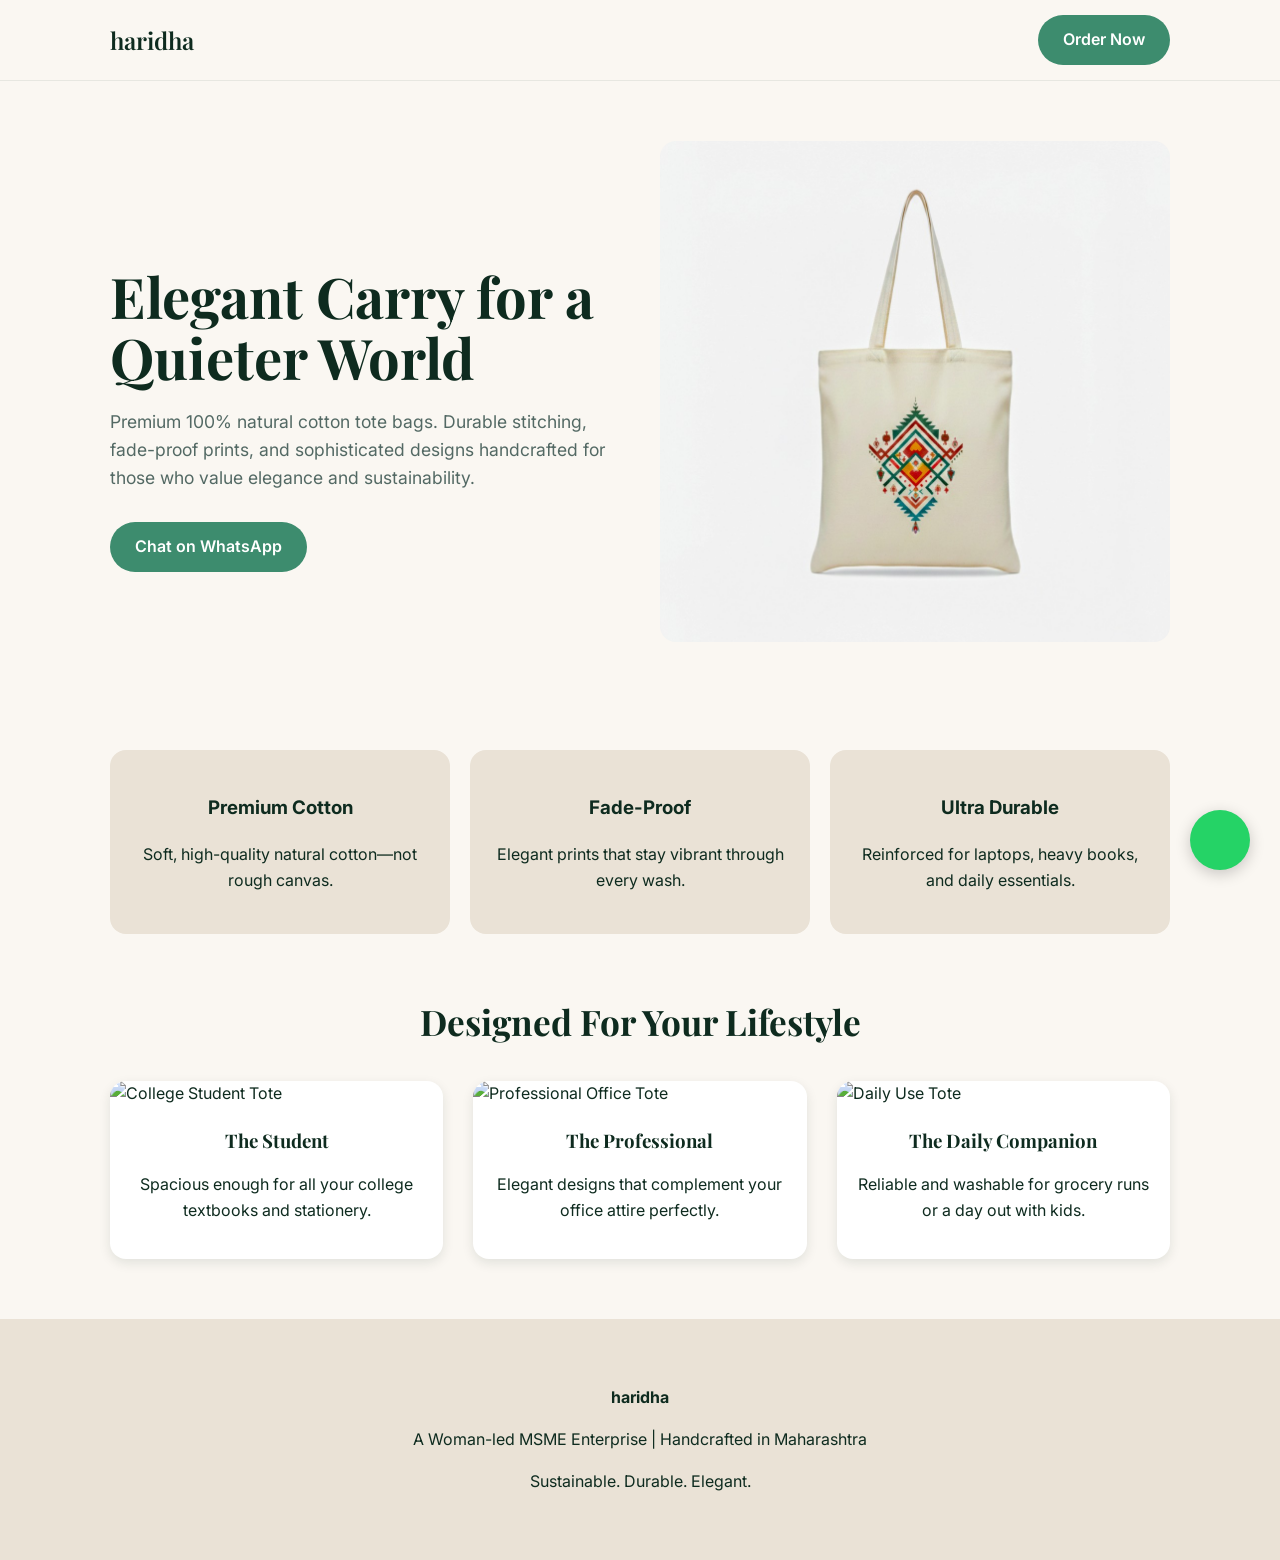
==== commit e7e9bbad: "Update index.html" ====
--- a/index.html
+++ b/index.html
@@ -191,7 +191,7 @@
       </div>
       <div class="hero-figure">
          <!-- Replace with your actual bag image -->
-        <img src="assets/hero-bag.jpg" alt="Haridha Premium Cotton Tote Bag" style="width:100%; border-radius:16px;">
+        <img src="assets/products/tote-1.jpg" alt="Haridha Premium Cotton Tote Bag" style="width:100%; border-radius:16px;">
       </div>
     </section>
 
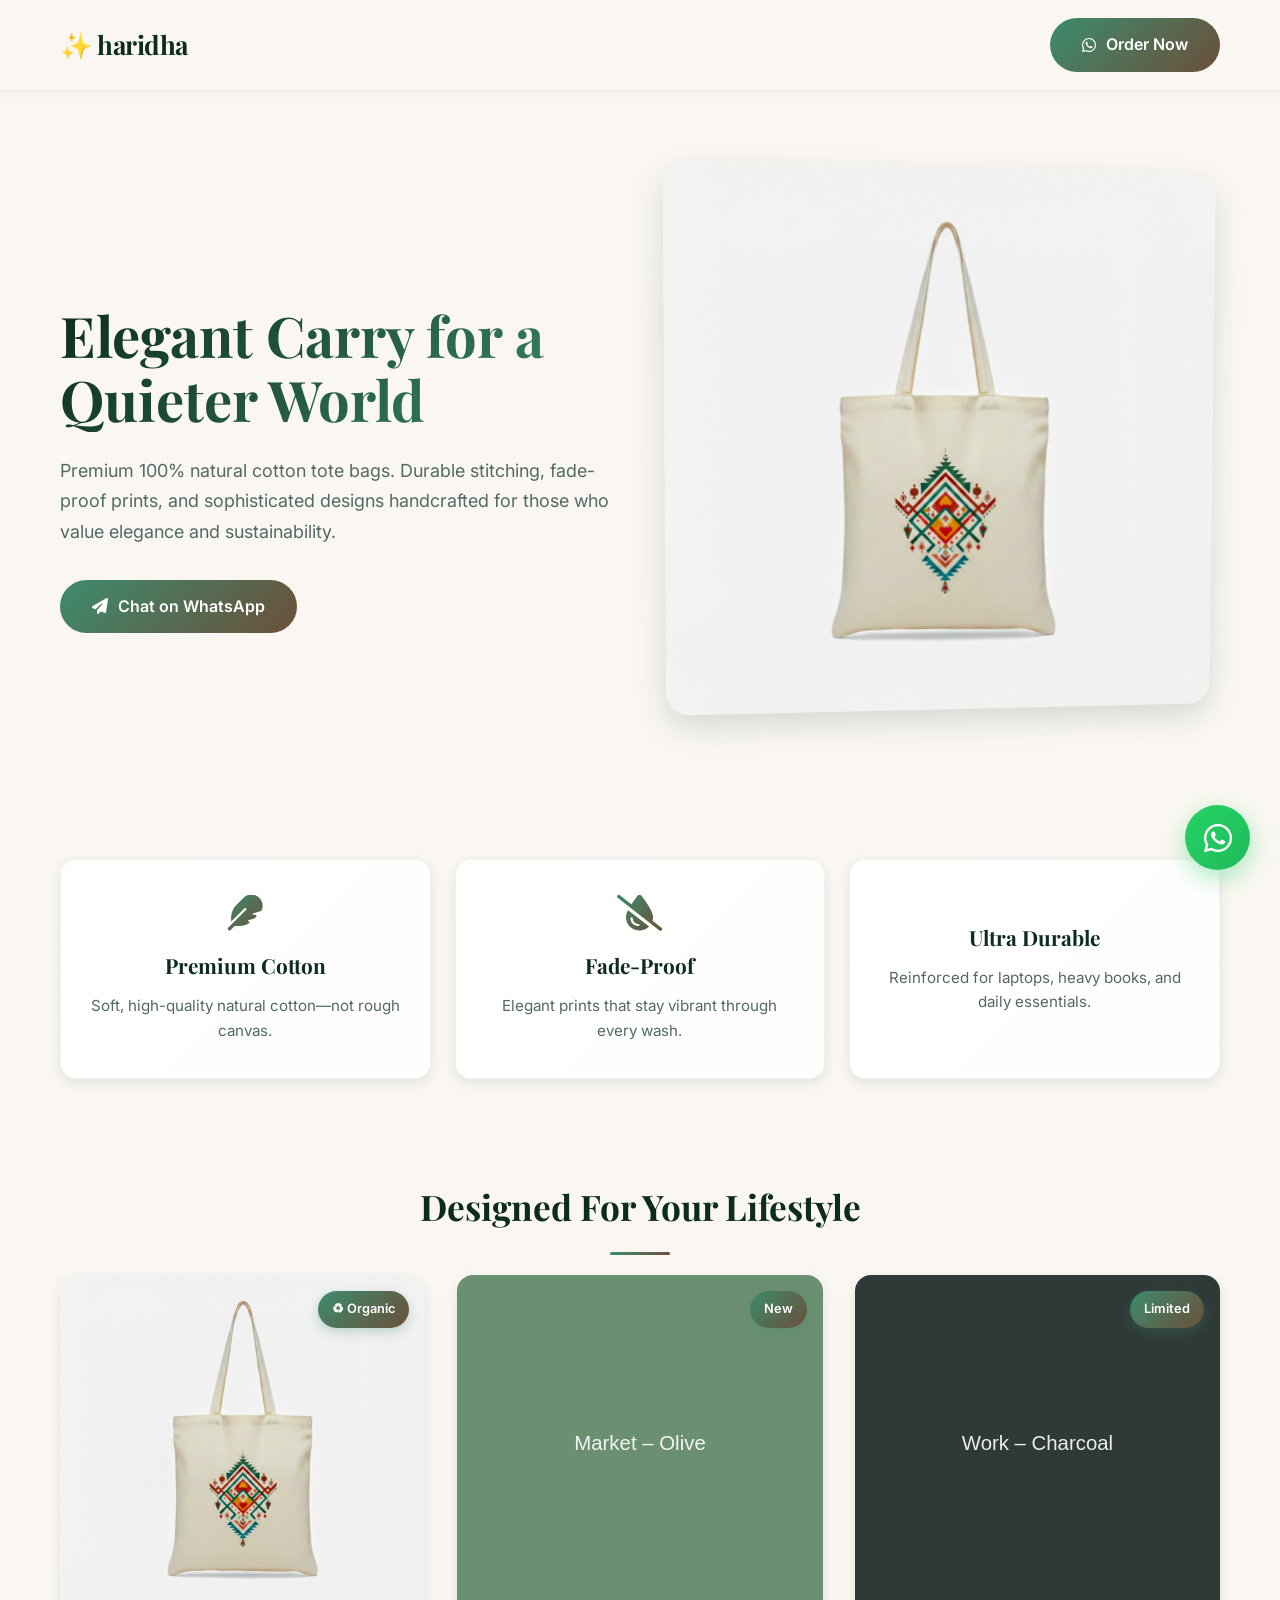
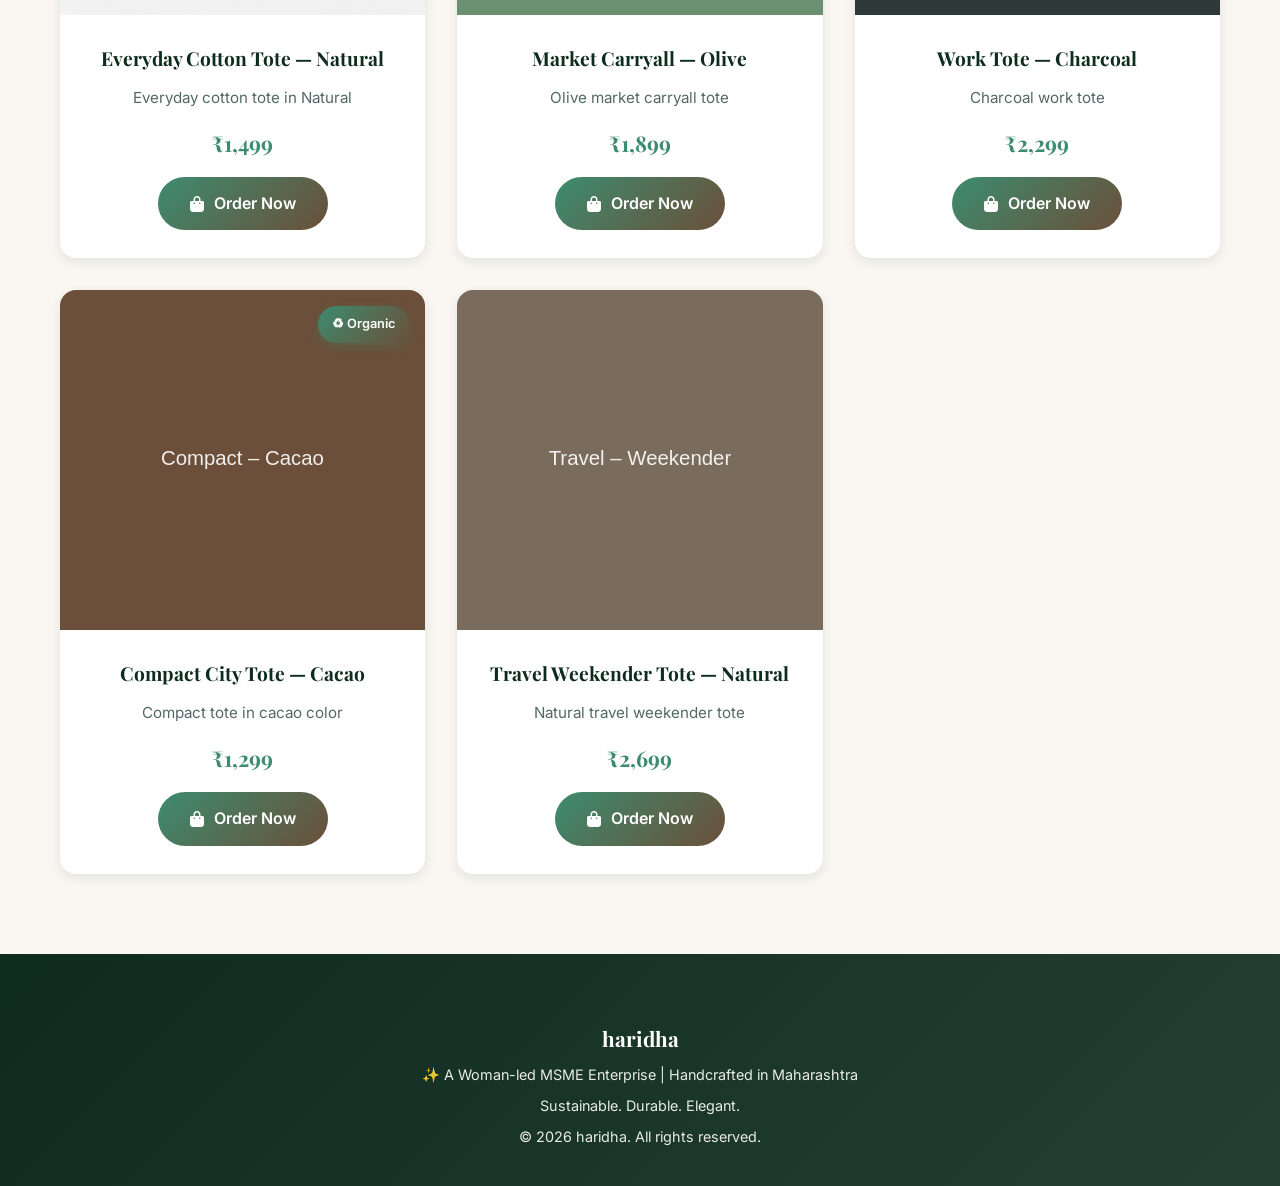
==== commit 3842e070: "Updated index.html with enhanced elegant design and dynamic product loading" ====
--- a/index.html
+++ b/index.html
@@ -7,8 +7,8 @@
   <title>Haridha — Premium Cotton Totes for the Modern Lifestyle</title>
 
   <!-- Fonts -->
-  <link href="https://fonts.googleapis.com/css2?family=Inter:wght@400;500;600&family=Playfair+Display:wght@500;600&display=swap" rel="stylesheet" />
-  <link rel="stylesheet" href="https://cdnjs.cloudflare.com">
+  <link href="https://fonts.googleapis.com/css2?family=Inter:wght@400;500;600;700&family=Playfair+Display:wght@500;600;700&display=swap" rel="stylesheet" />
+  <link rel="stylesheet" href="https://cdnjs.cloudflare.com/ajax/libs/font-awesome/6.4.0/css/all.min.css" />
 
   <style>
     :root{
@@ -18,20 +18,25 @@
       --accent:#3D8C6E;
       --accent-2:#6B4F3A;
       --muted:#536964;
+      --light-muted:#8B9E97;
       --display:"Playfair Display", serif;
       --body:"Inter", sans-serif;
       --fs-h1:clamp(2.2rem,5vw,3.5rem);
       --fs-h2:clamp(1.6rem,3vw,2.2rem);
+      --fs-h3:clamp(1.2rem,2vw,1.5rem);
       --radius:16px;
       --shadow:0 4px 12px rgba(14,43,31,0.1);
+      --shadow-lg:0 12px 30px rgba(14,43,31,0.15);
     }
     *{box-sizing:border-box}
+    html{scroll-behavior:smooth}
     body{
       margin:0;
       color:var(--ink);
       background:var(--bg);
       font-family:var(--body);
       line-height:1.6;
+      overflow-x:hidden;
     }
 
     /* Header & Nav */
@@ -39,67 +44,140 @@
       position:sticky;
       top:0;
       z-index:100;
-      background:rgba(250,247,242,.95);
-      backdrop-filter:blur(10px);
+      background:rgba(250,247,242,.98);
+      backdrop-filter:blur(12px);
       border-bottom:1px solid rgba(14,43,31,.08);
+      transition:all 0.3s ease;
+      box-shadow:0 1px 8px rgba(14,43,31,0.05);
     }
     .nav{
-      max-width:1100px;
+      max-width:1200px;
       margin:0 auto;
-      padding:15px 20px;
+      padding:18px 20px;
       display:flex;
       align-items:center;
       justify-content:space-between;
     }
     .brand{
       font-family:var(--display);
-      font-size:24px;
-      font-weight:600;
+      font-size:26px;
+      font-weight:700;
       text-decoration:none;
       color:var(--ink);
+      letter-spacing:-0.5px;
+      transition:all 0.3s ease;
+    }
+    .brand:hover{
+      transform:scale(1.05);
+      color:var(--accent);
     }
 
     /* Hero Section */
     .hero{
-      max-width:1100px;
+      max-width:1200px;
       margin:0 auto;
-      padding:60px 20px;
+      padding:80px 20px 60px;
       display:grid;
       grid-template-columns:1fr 1fr;
-      gap:40px;
+      gap:60px;
       align-items:center;
     }
+    .hero-content{
+      animation:slideInLeft 0.8s ease-out;
+    }
     .hero h1{
       font-family:var(--display);
       font-size:var(--fs-h1);
-      line-height:1.1;
-      margin-bottom:20px;
+      line-height:1.15;
+      margin-bottom:24px;
+      background:linear-gradient(135deg, var(--ink) 0%, var(--accent) 100%);
+      -webkit-background-clip:text;
+      -webkit-text-fill-color:transparent;
+      background-clip:text;
     }
     .hero p{
-      font-size:1.1rem;
+      font-size:1.125rem;
       color:var(--muted);
-      margin-bottom:30px;
+      margin-bottom:32px;
+      line-height:1.7;
+    }
+    .hero-figure{
+      animation:slideInRight 0.8s ease-out;
+      perspective:1000px;
+    }
+    .hero-figure img{
+      width:100%;
+      border-radius:24px;
+      box-shadow:var(--shadow-lg);
+      transition:transform 0.6s cubic-bezier(0.23, 1, 0.320, 1);
+      transform:rotateY(5deg) rotateX(-2deg);
+    }
+    .hero-figure img:hover{
+      transform:rotateY(0deg) rotateX(0deg) scale(1.02);
     }
 
     /* Features/Values */
     .values{
-      max-width:1100px;
-      margin:40px auto;
+      max-width:1200px;
+      margin:80px auto;
       padding:0 20px;
       display:grid;
-      grid-template-columns:repeat(auto-fit, minmax(200px, 1fr));
-      gap:20px;
+      grid-template-columns:repeat(auto-fit, minmax(240px, 1fr));
+      gap:24px;
     }
     .value-card{
-      background:var(--surface);
-      padding:25px;
+      background:linear-gradient(135deg, #fff 0%, rgba(255,255,255,0.8) 100%);
+      padding:35px 28px;
       border-radius:var(--radius);
       text-align:center;
+      border:1px solid rgba(14,43,31,0.05);
+      box-shadow:var(--shadow);
+      transition:all 0.4s cubic-bezier(0.23, 1, 0.320, 1);
+      position:relative;
+      overflow:hidden;
+    }
+    .value-card::before{
+      content:'';
+      position:absolute;
+      top:0;
+      left:0;
+      right:0;
+      height:3px;
+      background:linear-gradient(90deg, var(--accent), var(--accent-2));
+      transform:scaleX(0);
+      transform-origin:left;
+      transition:transform 0.4s ease;
+    }
+    .value-card:hover{
+      transform:translateY(-12px);
+      box-shadow:var(--shadow-lg);
+      border-color:rgba(61,140,110,0.2);
+    }
+    .value-card:hover::before{
+      transform:scaleX(1);
     }
     .value-card i{
-      font-size:24px;
-      color:var(--accent);
-      margin-bottom:15px;
+      font-size:36px;
+      background:linear-gradient(135deg, var(--accent), var(--accent-2));
+      -webkit-background-clip:text;
+      -webkit-text-fill-color:transparent;
+      background-clip:text;
+      margin-bottom:18px;
+      transition:transform 0.3s ease;
+    }
+    .value-card:hover i{
+      transform:scale(1.15) rotate(5deg);
+    }
+    .value-card h3{
+      font-family:var(--display);
+      font-size:1.3rem;
+      margin:0 0 12px;
+      color:var(--ink);
+    }
+    .value-card p{
+      margin:0;
+      color:var(--muted);
+      font-size:0.95rem;
     }
 
     /* Product Grid */
@@ -107,67 +185,247 @@
       text-align:center;
       font-family:var(--display);
       font-size:var(--fs-h2);
-      margin:60px 0 30px;
-    }
+      margin:100px 0 20px;
+      color:var(--ink);
+      position:relative;
+      padding-bottom:20px;
+    }
+    .section-title::after{
+      content:'';
+      position:absolute;
+      bottom:0;
+      left:50%;
+      transform:translateX(-50%);
+      width:60px;
+      height:3px;
+      background:linear-gradient(90deg, var(--accent), var(--accent-2));
+      border-radius:2px;
+    }
+    .section-subtitle{
+      text-align:center;
+      color:var(--muted);
+      font-size:1.05rem;
+      margin-bottom:50px;
+      max-width:600px;
+      margin-left:auto;
+      margin-right:auto;
+    }
+
     .grid{
-      max-width:1100px;
-      margin:0 auto 60px;
+      max-width:1200px;
+      margin:0 auto 80px;
       padding:0 20px;
       display:grid;
-      grid-template-columns:repeat(auto-fit, minmax(300px, 1fr));
-      gap:30px;
+      grid-template-columns:repeat(auto-fit, minmax(320px, 1fr));
+      gap:32px;
     }
     .p-card{
       background:#fff;
       border-radius:var(--radius);
       overflow:hidden;
       box-shadow:var(--shadow);
-      transition:transform 0.3s ease;
-    }
-    .p-card:hover{ transform:translateY(-8px); }
-    .p-card img{ width:100%; height:320px; object-fit:cover; }
-    .p-card .pad{ padding:20px; text-align:center; }
-    .p-card h3{ margin:0 0 10px; font-family:var(--display); }
+      transition:all 0.4s cubic-bezier(0.23, 1, 0.320, 1);
+      position:relative;
+      group:true;
+    }
+    .p-card:hover{
+      transform:translateY(-16px);
+      box-shadow:var(--shadow-lg);
+    }
+    .p-card-image{
+      position:relative;
+      overflow:hidden;
+      height:340px;
+      background:linear-gradient(135deg, var(--surface), rgba(234,226,214,0.5));
+    }
+    .p-card img{
+      width:100%;
+      height:100%;
+      object-fit:cover;
+      transition:transform 0.6s cubic-bezier(0.23, 1, 0.320, 1);
+    }
+    .p-card:hover img{
+      transform:scale(1.08) rotate(1deg);
+    }
+    .p-card-badge{
+      position:absolute;
+      top:16px;
+      right:16px;
+      background:linear-gradient(135deg, var(--accent), var(--accent-2));
+      color:#fff;
+      padding:8px 14px;
+      border-radius:50px;
+      font-size:0.8rem;
+      font-weight:600;
+      box-shadow:0 4px 12px rgba(61,140,110,0.3);
+      z-index:10;
+    }
+    .p-card .pad{
+      padding:28px;
+      text-align:center;
+    }
+    .p-card h3{
+      margin:0 0 10px;
+      font-family:var(--display);
+      font-size:1.2rem;
+      color:var(--ink);
+    }
+    .p-card p{
+      margin:12px 0;
+      color:var(--muted);
+      font-size:0.95rem;
+    }
+    .p-price{
+      font-family:var(--display);
+      font-size:1.35rem;
+      color:var(--accent);
+      margin:16px 0;
+      font-weight:700;
+    }
 
     /* Buttons */
     .btn-wa{
+      background:linear-gradient(135deg, var(--accent), var(--accent-2));
+      color:#fff;
+      text-decoration:none;
+      padding:14px 32px;
+      border-radius:50px;
+      font-weight:600;
+      font-size:1rem;
+      display:inline-flex;
+      align-items:center;
+      gap:10px;
+      transition:all 0.3s cubic-bezier(0.23, 1, 0.320, 1);
+      border:2px solid transparent;
+      position:relative;
+      overflow:hidden;
+      cursor:pointer;
+      border:none;
+    }
+    .btn-wa::before{
+      content:'';
+      position:absolute;
+      top:0;
+      left:-100%;
+      width:100%;
+      height:100%;
+      background:linear-gradient(90deg, transparent, rgba(255,255,255,0.3), transparent);
+      transition:left 0.5s;
+    }
+    .btn-wa:hover::before{
+      left:100%;
+    }
+    .btn-wa:hover{
+      transform:translateY(-3px);
+      box-shadow:0 8px 20px rgba(61,140,110,0.3);
+    }
+    .btn-wa:active{
+      transform:translateY(-1px);
+    }
+
+    .btn-secondary{
+      background:var(--surface);
+      color:var(--ink);
+      border:2px solid var(--accent);
+    }
+    .btn-secondary:hover{
       background:var(--accent);
       color:#fff;
-      text-decoration:none;
-      padding:12px 25px;
-      border-radius:50px;
-      font-weight:600;
-      display:inline-block;
-      transition:0.3s;
-    }
-    .btn-wa:hover{ background:var(--ink); }
+    }
 
     .floating-wa{
       position:fixed;
       bottom:30px;
       right:30px;
-      background:#25d366;
+      background:linear-gradient(135deg, #25d366, #20ba5a);
       color:white;
-      width:60px;
-      height:60px;
+      width:65px;
+      height:65px;
       border-radius:50%;
       display:flex;
       align-items:center;
       justify-content:center;
-      font-size:30px;
-      box-shadow:0 4px 15px rgba(0,0,0,0.2);
+      font-size:32px;
+      box-shadow:0 8px 25px rgba(37,211,102,0.4);
       z-index:1000;
       text-decoration:none;
+      transition:all 0.3s ease;
+      animation:pulse 2s infinite;
+    }
+    .floating-wa:hover{
+      transform:scale(1.15);
+      box-shadow:0 12px 35px rgba(37,211,102,0.5);
+      animation:none;
+    }
+
+    @keyframes pulse{
+      0%, 100%{ transform:scale(1); }
+      50%{ transform:scale(1.08); }
+    }
+    @keyframes slideInLeft{
+      from{
+        opacity:0;
+        transform:translateX(-40px);
+      }
+      to{
+        opacity:1;
+        transform:translateX(0);
+      }
+    }
+    @keyframes slideInRight{
+      from{
+        opacity:0;
+        transform:translateX(40px);
+      }
+      to{
+        opacity:1;
+        transform:translateX(0);
+      }
+    }
+    @keyframes fadeIn{
+      from{ opacity:0; transform:translateY(20px); }
+      to{ opacity:1; transform:translateY(0); }
     }
 
     footer{
-      background:var(--surface);
-      padding:50px 20px;
+      background:linear-gradient(135deg, var(--ink), rgba(14,43,31,0.9));
+      color:#fff;
+      padding:60px 20px 30px;
       text-align:center;
-    }
-
-    @media (max-width: 768px) {
-      .hero { grid-template-columns: 1fr; text-align: center; }
+      margin-top:60px;
+    }
+    footer p{
+      margin:8px 0;
+    }
+    footer .small{
+      font-size:0.9rem;
+      opacity:0.9;
+    }
+    footer strong{
+      font-family:var(--display);
+      font-size:1.3rem;
+    }
+
+    /* Responsive */
+    @media (max-width:768px){
+      .hero{
+        grid-template-columns:1fr;
+        gap:40px;
+        padding:60px 20px 40px;
+      }
+      .hero h1{
+        font-size:clamp(1.8rem, 5vw, 2.5rem);
+      }
+      .nav{
+        padding:15px 20px;
+      }
+      .grid{
+        grid-template-columns:1fr;
+        gap:24px;
+      }
+      .values{
+        grid-template-columns:1fr;
+      }
     }
   </style>
 </head>
@@ -175,8 +433,8 @@
 
   <header class="site-header">
     <div class="nav">
-      <a href="#" class="brand">haridha</a>
-      <a href="https://wa.me" class="btn-wa">Order Now</a>
+      <a href="#" class="brand">✨ haridha</a>
+      <a href="https://wa.me" class="btn-wa"><i class="fab fa-whatsapp"></i> Order Now</a>
     </div>
   </header>
 
@@ -186,12 +444,11 @@
         <h1>Elegant Carry for a Quieter World</h1>
         <p>Premium 100% natural cotton tote bags. Durable stitching, fade-proof prints, and sophisticated designs handcrafted for those who value elegance and sustainability.</p>
         <a href="https://wa.me?text=Hi! I want to see the latest collection." class="btn-wa">
-          <i class="fab fa-whatsapp"></i> Chat on WhatsApp
+          <i class="fas fa-paper-plane"></i> Chat on WhatsApp
         </a>
       </div>
       <div class="hero-figure">
-         <!-- Replace with your actual bag image -->
-        <img src="assets/products/tote-1.jpg" alt="Haridha Premium Cotton Tote Bag" style="width:100%; border-radius:16px;">
+        <img src="assets/products/tote-1.jpg" alt="Haridha Premium Cotton Tote Bag" onerror="this.src='data:image/svg+xml,%3Csvg xmlns=%22http://www.w3.org/2000/svg%22 viewBox=%220 0 400 400%22%3E%3Crect fill=%22%23EAE2D6%22 width=%22400%22 height=%22400%22/%3E%3Ctext x=%2250%25%22 y=%2250%25%22 font-size=%2224%22 text-anchor=%22middle%22 dy=%22.3em%22 fill=%22%236B4F3A%22 font-family=%22Arial%22%3EYour Bag Image Here%3C/text%3E%3C/svg%3E'">
       </div>
     </section>
 
@@ -202,55 +459,78 @@
         <p>Soft, high-quality natural cotton—not rough canvas.</p>
       </div>
       <div class="value-card">
-        <i class="fas fa-tint-slash"></i>
+        <i class="fas fa-droplet-slash"></i>
         <h3>Fade-Proof</h3>
         <p>Elegant prints that stay vibrant through every wash.</p>
       </div>
       <div class="value-card">
-        <i class="fas fa-check-circle"></i>
+        <i class="fas fa-shield-check"></i>
         <h3>Ultra Durable</h3>
         <p>Reinforced for laptops, heavy books, and daily essentials.</p>
       </div>
     </section>
 
     <h2 class="section-title">Designed For Your Lifestyle</h2>
-    <div class="grid">
-      <div class="p-card">
-        <img src="assets/student.jpg" alt="College Student Tote">
-        <div class="pad">
-          <h3>The Student</h3>
-          <p>Spacious enough for all your college textbooks and stationery.</p>
-        </div>
-      </div>
-      <div class="p-card">
-        <img src="assets/pro.jpg" alt="Professional Office Tote">
-        <div class="pad">
-          <h3>The Professional</h3>
-          <p>Elegant designs that complement your office attire perfectly.</p>
-        </div>
-      </div>
-      <div class="p-card">
-        <img src="assets/home.jpg" alt="Daily Use Tote">
-        <div class="pad">
-          <h3>The Daily Companion</h3>
-          <p>Reliable and washable for grocery runs or a day out with kids.</p>
-        </div>
-      </div>
+    <div class="grid" id="products-grid">
+      <!-- Products loaded dynamically from products.json -->
     </div>
   </main>
 
   <footer>
     <div class="footer-inner">
       <p><strong>haridha</strong></p>
-      <p class="small">A Woman-led MSME Enterprise | Handcrafted in Maharashtra</p>
+      <p class="small">✨ A Woman-led MSME Enterprise | Handcrafted in Maharashtra</p>
       <p class="small">Sustainable. Durable. Elegant.</p>
+      <p class="small">© 2026 haridha. All rights reserved.</p>
     </div>
   </footer>
 
   <!-- WhatsApp Floating Button -->
-  <a href="https://wa.me" class="floating-wa" target="_blank">
+  <a href="https://wa.me" class="floating-wa" target="_blank" title="Chat with us">
     <i class="fab fa-whatsapp"></i>
   </a>
 
+  <script>
+    // Load products dynamically from products.json
+    async function loadProducts() {
+      try {
+        const response = await fetch('products.json');
+        const products = await response.json();
+        const grid = document.getElementById('products-grid');
+        
+        products.forEach((product, index) => {
+          const card = document.createElement('div');
+          card.className = 'p-card';
+          card.style.animation = `fadeIn 0.6s ease-out ${index * 0.1}s both`;
+          
+          const imgSrc = product.img || 'data:image/svg+xml,%3Csvg xmlns=%22http://www.w3.org/2000/svg%22 viewBox=%220 0 400 400%22%3E%3Crect fill=%22%23EAE2D6%22 width=%22400%22 height=%22400%22/%3E%3Ctext x=%2250%25%22 y=%2250%25%22 font-size=%2220%22 text-anchor=%22middle%22 dy=%22.3em%22 fill=%22%236B4F3A%22 font-family=%22Arial%22%3EImage%3C/text%3E%3C/svg%3E';
+          
+          card.innerHTML = `
+            <div class="p-card-image">
+              <img src="${imgSrc}" alt="${product.alt}" onerror="this.src='data:image/svg+xml,%3Csvg xmlns=%22http://www.w3.org/2000/svg%22 viewBox=%220 0 400 400%22%3E%3Crect fill=%22%23EAE2D6%22 width=%22400%22 height=%22400%22/%3E%3Ctext x=%2250%25%22 y=%2250%25%22 font-size=%2220%22 text-anchor=%22middle%22 dy=%22.3em%22 fill=%22%236B4F3A%22 font-family=%22Arial%22%3EImage%3C/text%3E%3C/svg%3E'">
+              ${product.badge ? `<div class="p-card-badge">${product.badge}</div>` : ''}
+            </div>
+            <div class="pad">
+              <h3>${product.name}</h3>
+              <p>${product.alt}</p>
+              <div class="p-price">₹${product.price.toLocaleString('en-IN')}</div>
+              <a href="https://wa.me?text=Hi! I'm interested in the ${product.name}" class="btn-wa">
+                <i class="fas fa-shopping-bag"></i> Order Now
+              </a>
+            </div>
+          `;
+          
+          grid.appendChild(card);
+        });
+      } catch (error) {
+        console.error('Error loading products:', error);
+        document.getElementById('products-grid').innerHTML = '<p style="grid-column: 1/-1; text-align: center; color: var(--muted);">Unable to load products. Please try again later.</p>';
+      }
+    }
+
+    // Load products when DOM is ready
+    document.addEventListener('DOMContentLoaded', loadProducts);
+  </script>
+
 </body>
-</html>
+</html>
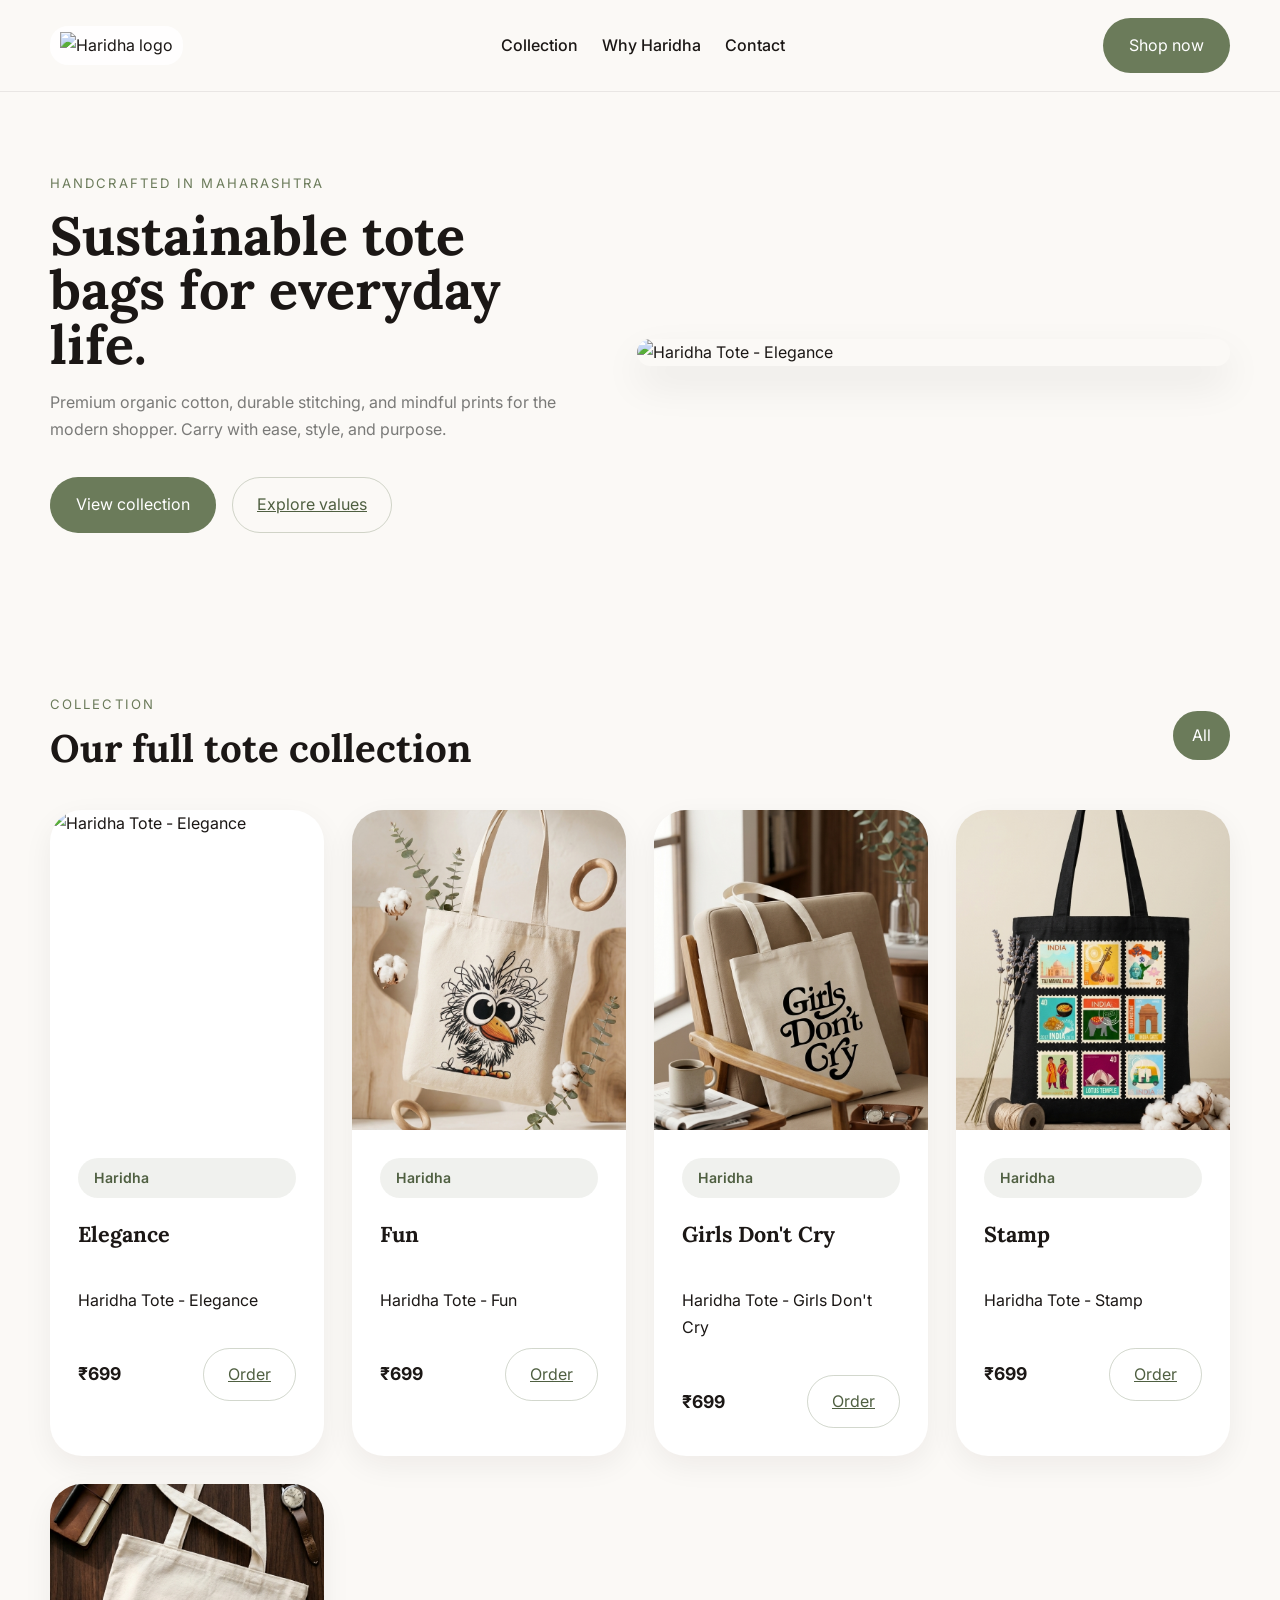
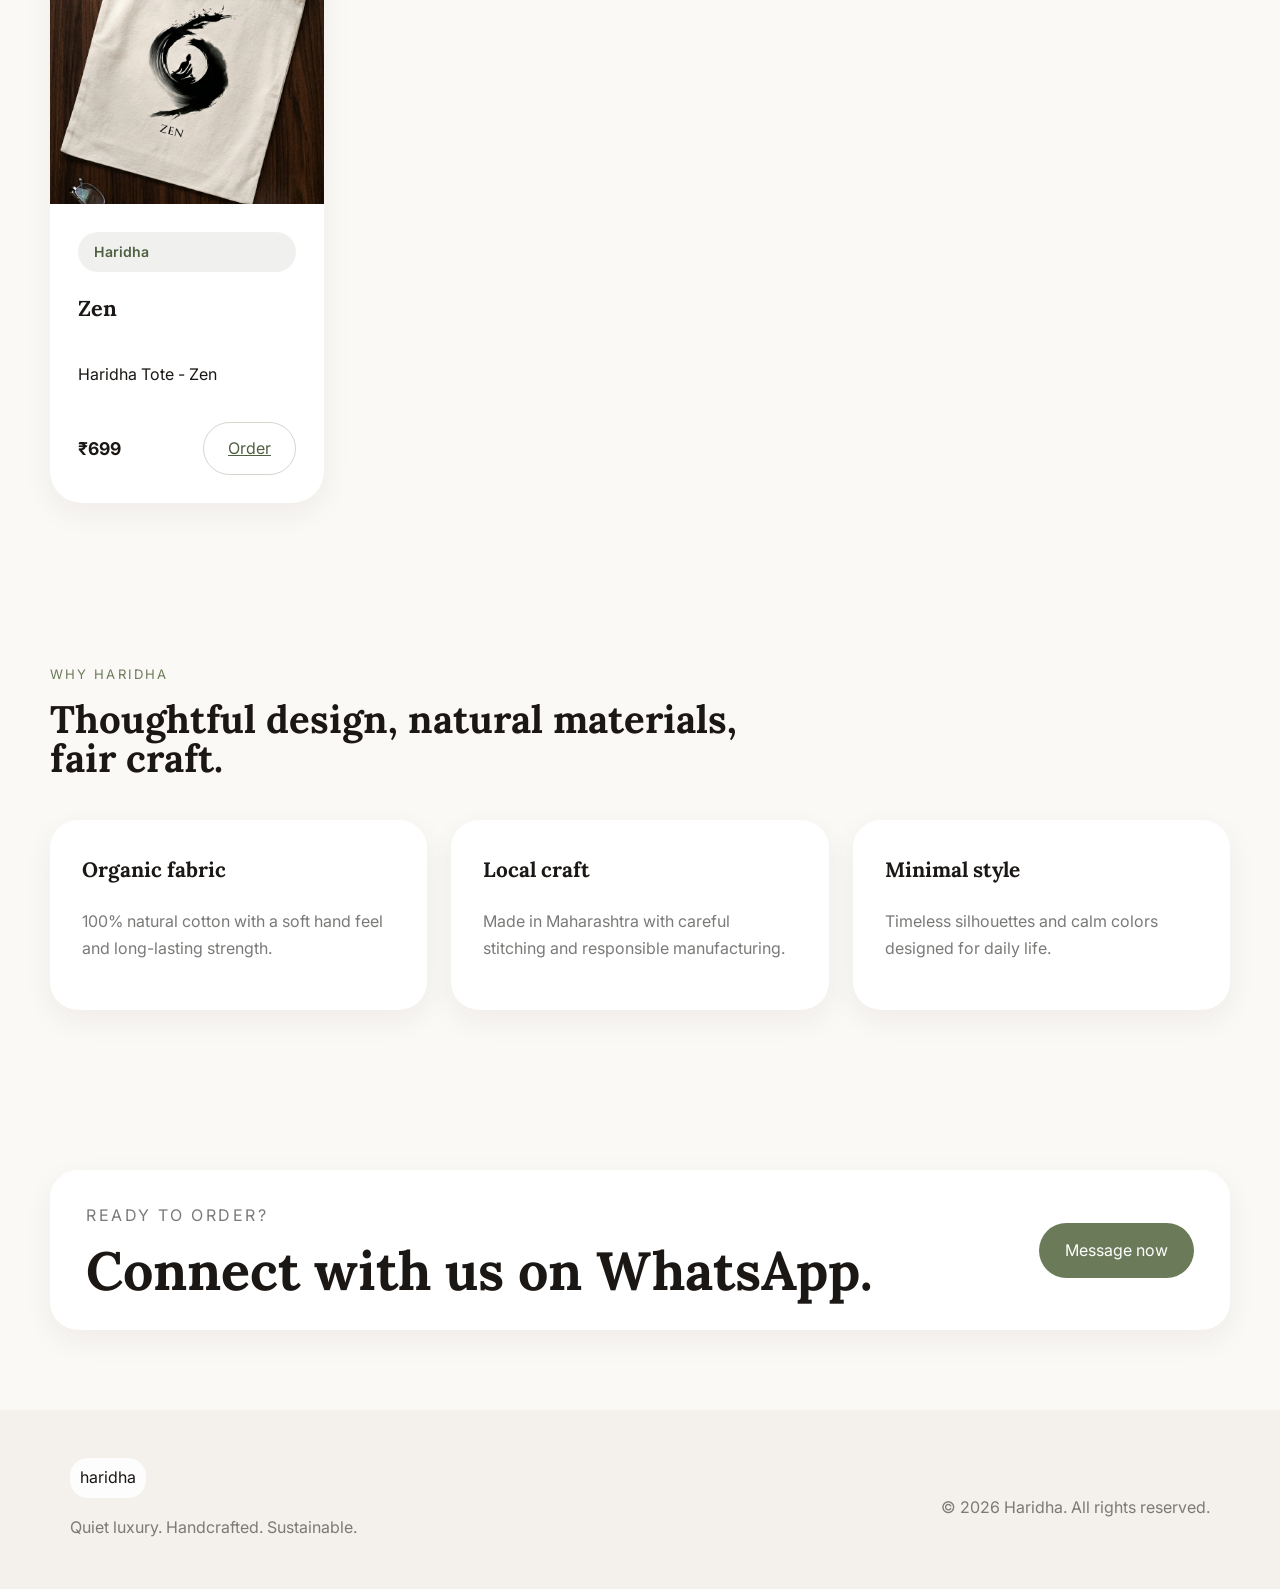
==== commit 96cb9e52: "chore: move website files to repository root for GitHub Pages deployment" ====
--- a/index.html
+++ b/index.html
@@ -1,536 +1,165 @@
-<!DOCTYPE html>
+﻿<!DOCTYPE html>
 <html lang="en">
 <head>
   <meta charset="utf-8" />
-  <meta name="viewport" content="width=device-width,initial-scale=1" />
-  <meta name="description" content="Haridha — Elegant, durable, and sustainable premium cotton tote bags handcrafted in Maharashtra. Perfect for students and professionals." />
-  <title>Haridha — Premium Cotton Totes for the Modern Lifestyle</title>
-
-  <!-- Fonts -->
-  <link href="https://fonts.googleapis.com/css2?family=Inter:wght@400;500;600;700&family=Playfair+Display:wght@500;600;700&display=swap" rel="stylesheet" />
-  <link rel="stylesheet" href="https://cdnjs.cloudflare.com/ajax/libs/font-awesome/6.4.0/css/all.min.css" />
-
-  <style>
-    :root{
-      --bg:#FAF7F2;
-      --ink:#0E2B1F;
-      --surface:#EAE2D6;
-      --accent:#3D8C6E;
-      --accent-2:#6B4F3A;
-      --muted:#536964;
-      --light-muted:#8B9E97;
-      --display:"Playfair Display", serif;
-      --body:"Inter", sans-serif;
-      --fs-h1:clamp(2.2rem,5vw,3.5rem);
-      --fs-h2:clamp(1.6rem,3vw,2.2rem);
-      --fs-h3:clamp(1.2rem,2vw,1.5rem);
-      --radius:16px;
-      --shadow:0 4px 12px rgba(14,43,31,0.1);
-      --shadow-lg:0 12px 30px rgba(14,43,31,0.15);
-    }
-    *{box-sizing:border-box}
-    html{scroll-behavior:smooth}
-    body{
-      margin:0;
-      color:var(--ink);
-      background:var(--bg);
-      font-family:var(--body);
-      line-height:1.6;
-      overflow-x:hidden;
-    }
-
-    /* Header & Nav */
-    .site-header{
-      position:sticky;
-      top:0;
-      z-index:100;
-      background:rgba(250,247,242,.98);
-      backdrop-filter:blur(12px);
-      border-bottom:1px solid rgba(14,43,31,.08);
-      transition:all 0.3s ease;
-      box-shadow:0 1px 8px rgba(14,43,31,0.05);
-    }
-    .nav{
-      max-width:1200px;
-      margin:0 auto;
-      padding:18px 20px;
-      display:flex;
-      align-items:center;
-      justify-content:space-between;
-    }
-    .brand{
-      font-family:var(--display);
-      font-size:26px;
-      font-weight:700;
-      text-decoration:none;
-      color:var(--ink);
-      letter-spacing:-0.5px;
-      transition:all 0.3s ease;
-    }
-    .brand:hover{
-      transform:scale(1.05);
-      color:var(--accent);
-    }
-
-    /* Hero Section */
-    .hero{
-      max-width:1200px;
-      margin:0 auto;
-      padding:80px 20px 60px;
-      display:grid;
-      grid-template-columns:1fr 1fr;
-      gap:60px;
-      align-items:center;
-    }
-    .hero-content{
-      animation:slideInLeft 0.8s ease-out;
-    }
-    .hero h1{
-      font-family:var(--display);
-      font-size:var(--fs-h1);
-      line-height:1.15;
-      margin-bottom:24px;
-      background:linear-gradient(135deg, var(--ink) 0%, var(--accent) 100%);
-      -webkit-background-clip:text;
-      -webkit-text-fill-color:transparent;
-      background-clip:text;
-    }
-    .hero p{
-      font-size:1.125rem;
-      color:var(--muted);
-      margin-bottom:32px;
-      line-height:1.7;
-    }
-    .hero-figure{
-      animation:slideInRight 0.8s ease-out;
-      perspective:1000px;
-    }
-    .hero-figure img{
-      width:100%;
-      border-radius:24px;
-      box-shadow:var(--shadow-lg);
-      transition:transform 0.6s cubic-bezier(0.23, 1, 0.320, 1);
-      transform:rotateY(5deg) rotateX(-2deg);
-    }
-    .hero-figure img:hover{
-      transform:rotateY(0deg) rotateX(0deg) scale(1.02);
-    }
-
-    /* Features/Values */
-    .values{
-      max-width:1200px;
-      margin:80px auto;
-      padding:0 20px;
-      display:grid;
-      grid-template-columns:repeat(auto-fit, minmax(240px, 1fr));
-      gap:24px;
-    }
-    .value-card{
-      background:linear-gradient(135deg, #fff 0%, rgba(255,255,255,0.8) 100%);
-      padding:35px 28px;
-      border-radius:var(--radius);
-      text-align:center;
-      border:1px solid rgba(14,43,31,0.05);
-      box-shadow:var(--shadow);
-      transition:all 0.4s cubic-bezier(0.23, 1, 0.320, 1);
-      position:relative;
-      overflow:hidden;
-    }
-    .value-card::before{
-      content:'';
-      position:absolute;
-      top:0;
-      left:0;
-      right:0;
-      height:3px;
-      background:linear-gradient(90deg, var(--accent), var(--accent-2));
-      transform:scaleX(0);
-      transform-origin:left;
-      transition:transform 0.4s ease;
-    }
-    .value-card:hover{
-      transform:translateY(-12px);
-      box-shadow:var(--shadow-lg);
-      border-color:rgba(61,140,110,0.2);
-    }
-    .value-card:hover::before{
-      transform:scaleX(1);
-    }
-    .value-card i{
-      font-size:36px;
-      background:linear-gradient(135deg, var(--accent), var(--accent-2));
-      -webkit-background-clip:text;
-      -webkit-text-fill-color:transparent;
-      background-clip:text;
-      margin-bottom:18px;
-      transition:transform 0.3s ease;
-    }
-    .value-card:hover i{
-      transform:scale(1.15) rotate(5deg);
-    }
-    .value-card h3{
-      font-family:var(--display);
-      font-size:1.3rem;
-      margin:0 0 12px;
-      color:var(--ink);
-    }
-    .value-card p{
-      margin:0;
-      color:var(--muted);
-      font-size:0.95rem;
-    }
-
-    /* Product Grid */
-    .section-title{
-      text-align:center;
-      font-family:var(--display);
-      font-size:var(--fs-h2);
-      margin:100px 0 20px;
-      color:var(--ink);
-      position:relative;
-      padding-bottom:20px;
-    }
-    .section-title::after{
-      content:'';
-      position:absolute;
-      bottom:0;
-      left:50%;
-      transform:translateX(-50%);
-      width:60px;
-      height:3px;
-      background:linear-gradient(90deg, var(--accent), var(--accent-2));
-      border-radius:2px;
-    }
-    .section-subtitle{
-      text-align:center;
-      color:var(--muted);
-      font-size:1.05rem;
-      margin-bottom:50px;
-      max-width:600px;
-      margin-left:auto;
-      margin-right:auto;
-    }
-
-    .grid{
-      max-width:1200px;
-      margin:0 auto 80px;
-      padding:0 20px;
-      display:grid;
-      grid-template-columns:repeat(auto-fit, minmax(320px, 1fr));
-      gap:32px;
-    }
-    .p-card{
-      background:#fff;
-      border-radius:var(--radius);
-      overflow:hidden;
-      box-shadow:var(--shadow);
-      transition:all 0.4s cubic-bezier(0.23, 1, 0.320, 1);
-      position:relative;
-      group:true;
-    }
-    .p-card:hover{
-      transform:translateY(-16px);
-      box-shadow:var(--shadow-lg);
-    }
-    .p-card-image{
-      position:relative;
-      overflow:hidden;
-      height:340px;
-      background:linear-gradient(135deg, var(--surface), rgba(234,226,214,0.5));
-    }
-    .p-card img{
-      width:100%;
-      height:100%;
-      object-fit:cover;
-      transition:transform 0.6s cubic-bezier(0.23, 1, 0.320, 1);
-    }
-    .p-card:hover img{
-      transform:scale(1.08) rotate(1deg);
-    }
-    .p-card-badge{
-      position:absolute;
-      top:16px;
-      right:16px;
-      background:linear-gradient(135deg, var(--accent), var(--accent-2));
-      color:#fff;
-      padding:8px 14px;
-      border-radius:50px;
-      font-size:0.8rem;
-      font-weight:600;
-      box-shadow:0 4px 12px rgba(61,140,110,0.3);
-      z-index:10;
-    }
-    .p-card .pad{
-      padding:28px;
-      text-align:center;
-    }
-    .p-card h3{
-      margin:0 0 10px;
-      font-family:var(--display);
-      font-size:1.2rem;
-      color:var(--ink);
-    }
-    .p-card p{
-      margin:12px 0;
-      color:var(--muted);
-      font-size:0.95rem;
-    }
-    .p-price{
-      font-family:var(--display);
-      font-size:1.35rem;
-      color:var(--accent);
-      margin:16px 0;
-      font-weight:700;
-    }
-
-    /* Buttons */
-    .btn-wa{
-      background:linear-gradient(135deg, var(--accent), var(--accent-2));
-      color:#fff;
-      text-decoration:none;
-      padding:14px 32px;
-      border-radius:50px;
-      font-weight:600;
-      font-size:1rem;
-      display:inline-flex;
-      align-items:center;
-      gap:10px;
-      transition:all 0.3s cubic-bezier(0.23, 1, 0.320, 1);
-      border:2px solid transparent;
-      position:relative;
-      overflow:hidden;
-      cursor:pointer;
-      border:none;
-    }
-    .btn-wa::before{
-      content:'';
-      position:absolute;
-      top:0;
-      left:-100%;
-      width:100%;
-      height:100%;
-      background:linear-gradient(90deg, transparent, rgba(255,255,255,0.3), transparent);
-      transition:left 0.5s;
-    }
-    .btn-wa:hover::before{
-      left:100%;
-    }
-    .btn-wa:hover{
-      transform:translateY(-3px);
-      box-shadow:0 8px 20px rgba(61,140,110,0.3);
-    }
-    .btn-wa:active{
-      transform:translateY(-1px);
-    }
-
-    .btn-secondary{
-      background:var(--surface);
-      color:var(--ink);
-      border:2px solid var(--accent);
-    }
-    .btn-secondary:hover{
-      background:var(--accent);
-      color:#fff;
-    }
-
-    .floating-wa{
-      position:fixed;
-      bottom:30px;
-      right:30px;
-      background:linear-gradient(135deg, #25d366, #20ba5a);
-      color:white;
-      width:65px;
-      height:65px;
-      border-radius:50%;
-      display:flex;
-      align-items:center;
-      justify-content:center;
-      font-size:32px;
-      box-shadow:0 8px 25px rgba(37,211,102,0.4);
-      z-index:1000;
-      text-decoration:none;
-      transition:all 0.3s ease;
-      animation:pulse 2s infinite;
-    }
-    .floating-wa:hover{
-      transform:scale(1.15);
-      box-shadow:0 12px 35px rgba(37,211,102,0.5);
-      animation:none;
-    }
-
-    @keyframes pulse{
-      0%, 100%{ transform:scale(1); }
-      50%{ transform:scale(1.08); }
-    }
-    @keyframes slideInLeft{
-      from{
-        opacity:0;
-        transform:translateX(-40px);
-      }
-      to{
-        opacity:1;
-        transform:translateX(0);
-      }
-    }
-    @keyframes slideInRight{
-      from{
-        opacity:0;
-        transform:translateX(40px);
-      }
-      to{
-        opacity:1;
-        transform:translateX(0);
-      }
-    }
-    @keyframes fadeIn{
-      from{ opacity:0; transform:translateY(20px); }
-      to{ opacity:1; transform:translateY(0); }
-    }
-
-    footer{
-      background:linear-gradient(135deg, var(--ink), rgba(14,43,31,0.9));
-      color:#fff;
-      padding:60px 20px 30px;
-      text-align:center;
-      margin-top:60px;
-    }
-    footer p{
-      margin:8px 0;
-    }
-    footer .small{
-      font-size:0.9rem;
-      opacity:0.9;
-    }
-    footer strong{
-      font-family:var(--display);
-      font-size:1.3rem;
-    }
-
-    /* Responsive */
-    @media (max-width:768px){
-      .hero{
-        grid-template-columns:1fr;
-        gap:40px;
-        padding:60px 20px 40px;
-      }
-      .hero h1{
-        font-size:clamp(1.8rem, 5vw, 2.5rem);
-      }
-      .nav{
-        padding:15px 20px;
-      }
-      .grid{
-        grid-template-columns:1fr;
-        gap:24px;
-      }
-      .values{
-        grid-template-columns:1fr;
-      }
-    }
-  </style>
+  <meta name="viewport" content="width=device-width, initial-scale=1" />
+  <meta name="description" content="Haridha — Sustainable organic tote bags handcrafted in Maharashtra. Shop premium cotton totes with natural prints and thoughtful design." />
+  <meta name="keywords" content="organic tote bag, cotton tote, sustainable bags, handcrafted totes, eco-friendly fashion, Haridha bags" />
+  <meta property="og:title" content="Haridha | Organic Cotton Tote Bags" />
+  <meta property="og:description" content="Handcrafted organic tote bags made in Maharashtra. Durable, stylish, and made for everyday carrying." />
+  <meta property="og:image" content="assets/images/tote_bags_catlog/elegance.png" />
+  <meta property="og:url" content="https://haridhabags.github.io/website/" />
+  <title>Haridha | Organic Cotton Tote Bags</title>
+  <link href="https://fonts.googleapis.com/css2?family=Lora:wght@400;500;600&family=Inter:wght@300;400;500;600;700&display=swap" rel="stylesheet" />
+  <link rel="stylesheet" href="style.css" />
 </head>
-<body>
-
+<body id="top">
   <header class="site-header">
-    <div class="nav">
-      <a href="#" class="brand">✨ haridha</a>
-      <a href="https://wa.me" class="btn-wa"><i class="fab fa-whatsapp"></i> Order Now</a>
+    <div class="nav container">
+      <a class="brand" href="#top" aria-label="Haridha homepage">
+        <img class="brand-logo" src="assets/brand/logo.png" alt="Haridha logo" />
+      </a>
+      <nav class="nav-links">
+        <a href="#collection">Collection</a>
+        <a href="#why">Why Haridha</a>
+        <a href="#contact">Contact</a>
+      </nav>
+      <a class="btn btn-primary" href="#collection">Shop now</a>
     </div>
   </header>
 
   <main>
-    <section class="hero">
-      <div class="hero-content">
-        <h1>Elegant Carry for a Quieter World</h1>
-        <p>Premium 100% natural cotton tote bags. Durable stitching, fade-proof prints, and sophisticated designs handcrafted for those who value elegance and sustainability.</p>
-        <a href="https://wa.me?text=Hi! I want to see the latest collection." class="btn-wa">
-          <i class="fas fa-paper-plane"></i> Chat on WhatsApp
-        </a>
+    <section class="hero container">
+      <div class="hero-copy">
+        <p class="eyebrow">Handcrafted in Maharashtra</p>
+        <h1>Sustainable tote bags for everyday life.</h1>
+        <p class="hero-text">Premium organic cotton, durable stitching, and mindful prints for the modern shopper. Carry with ease, style, and purpose.</p>
+        <div class="hero-actions">
+          <a class="btn btn-primary" href="#collection">View collection</a>
+          <a class="btn btn-secondary" href="#why">Explore values</a>
+        </div>
       </div>
-      <div class="hero-figure">
-        <img src="assets/products/tote-1.jpg" alt="Haridha Premium Cotton Tote Bag" onerror="this.src='data:image/svg+xml,%3Csvg xmlns=%22http://www.w3.org/2000/svg%22 viewBox=%220 0 400 400%22%3E%3Crect fill=%22%23EAE2D6%22 width=%22400%22 height=%22400%22/%3E%3Ctext x=%2250%25%22 y=%2250%25%22 font-size=%2224%22 text-anchor=%22middle%22 dy=%22.3em%22 fill=%22%236B4F3A%22 font-family=%22Arial%22%3EYour Bag Image Here%3C/text%3E%3C/svg%3E'">
+      <div class="hero-image">
+        <img id="hero-image" src="" alt="Haridha tote bag on a white background" />
       </div>
     </section>
 
-    <section class="values">
-      <div class="value-card">
-        <i class="fas fa-feather"></i>
-        <h3>Premium Cotton</h3>
-        <p>Soft, high-quality natural cotton—not rough canvas.</p>
+    <section id="collection" class="product-filter container">
+      <div class="filter-row">
+        <div class="section-header">
+          <p class="eyebrow">Collection</p>
+          <h2>Our full tote collection</h2>
+        </div>
+        <div id="tag-list" class="tag-list"></div>
       </div>
-      <div class="value-card">
-        <i class="fas fa-droplet-slash"></i>
-        <h3>Fade-Proof</h3>
-        <p>Elegant prints that stay vibrant through every wash.</p>
+      <div id="product-grid" class="product-grid"></div>
+    </section>
+
+    <section id="why" class="why container">
+      <div class="section-header">
+        <p class="eyebrow">Why Haridha</p>
+        <h2>Thoughtful design, natural materials, fair craft.</h2>
       </div>
-      <div class="value-card">
-        <i class="fas fa-shield-check"></i>
-        <h3>Ultra Durable</h3>
-        <p>Reinforced for laptops, heavy books, and daily essentials.</p>
+      <div class="why-grid">
+        <div class="why-card">
+          <h3>Organic fabric</h3>
+          <p>100% natural cotton with a soft hand feel and long-lasting strength.</p>
+        </div>
+        <div class="why-card">
+          <h3>Local craft</h3>
+          <p>Made in Maharashtra with careful stitching and responsible manufacturing.</p>
+        </div>
+        <div class="why-card">
+          <h3>Minimal style</h3>
+          <p>Timeless silhouettes and calm colors designed for daily life.</p>
+        </div>
       </div>
     </section>
 
-    <h2 class="section-title">Designed For Your Lifestyle</h2>
-    <div class="grid" id="products-grid">
-      <!-- Products loaded dynamically from products.json -->
-    </div>
+    <section id="contact" class="contact container">
+      <div class="contact-card">
+        <div>
+          <p class="eyebrow">Ready to order?</p>
+          <h2>Connect with us on WhatsApp.</h2>
+        </div>
+        <a class="btn btn-primary" href="https://wa.me/1234567890?text=Hi%2C%20I%20would%20like%20to%20order%20a%20Haridha%20tote.">Message now</a>
+      </div>
+    </section>
   </main>
 
-  <footer>
-    <div class="footer-inner">
-      <p><strong>haridha</strong></p>
-      <p class="small">✨ A Woman-led MSME Enterprise | Handcrafted in Maharashtra</p>
-      <p class="small">Sustainable. Durable. Elegant.</p>
-      <p class="small">© 2026 haridha. All rights reserved.</p>
+  <footer class="footer">
+    <div class="container footer-inner">
+      <div>
+        <a class="brand" href="index.html">haridha</a>
+        <p>Quiet luxury. Handcrafted. Sustainable.</p>
+      </div>
+      <p>© 2026 Haridha. All rights reserved.</p>
     </div>
   </footer>
 
-  <!-- WhatsApp Floating Button -->
-  <a href="https://wa.me" class="floating-wa" target="_blank" title="Chat with us">
-    <i class="fab fa-whatsapp"></i>
-  </a>
+  <script>
+    const productGrid = document.getElementById('product-grid');
+    const tagList = document.getElementById('tag-list');
+    const heroImage = document.getElementById('hero-image');
+    let products = [];
+    let activeTag = 'All';
 
-  <script>
-    // Load products dynamically from products.json
-    async function loadProducts() {
-      try {
-        const response = await fetch('products.json');
-        const products = await response.json();
-        const grid = document.getElementById('products-grid');
-        
-        products.forEach((product, index) => {
-          const card = document.createElement('div');
-          card.className = 'p-card';
-          card.style.animation = `fadeIn 0.6s ease-out ${index * 0.1}s both`;
-          
-          const imgSrc = product.img || 'data:image/svg+xml,%3Csvg xmlns=%22http://www.w3.org/2000/svg%22 viewBox=%220 0 400 400%22%3E%3Crect fill=%22%23EAE2D6%22 width=%22400%22 height=%22400%22/%3E%3Ctext x=%2250%25%22 y=%2250%25%22 font-size=%2220%22 text-anchor=%22middle%22 dy=%22.3em%22 fill=%22%236B4F3A%22 font-family=%22Arial%22%3EImage%3C/text%3E%3C/svg%3E';
-          
-          card.innerHTML = `
-            <div class="p-card-image">
-              <img src="${imgSrc}" alt="${product.alt}" onerror="this.src='data:image/svg+xml,%3Csvg xmlns=%22http://www.w3.org/2000/svg%22 viewBox=%220 0 400 400%22%3E%3Crect fill=%22%23EAE2D6%22 width=%22400%22 height=%22400%22/%3E%3Ctext x=%2250%25%22 y=%2250%25%22 font-size=%2220%22 text-anchor=%22middle%22 dy=%22.3em%22 fill=%22%236B4F3A%22 font-family=%22Arial%22%3EImage%3C/text%3E%3C/svg%3E'">
-              ${product.badge ? `<div class="p-card-badge">${product.badge}</div>` : ''}
+    function renderProducts(items) {
+      if (items.length === 0) {
+        productGrid.innerHTML = '<p class="empty-state">No products available yet.</p>';
+        return;
+      }
+      productGrid.innerHTML = items.map(p => `
+        <article class="product-card">
+          <img src="${p.img}" alt="${p.alt}" loading="lazy" />
+          <div class="card-body">
+            <span class="product-badge">${p.badge || 'Haridha'}</span>
+            <h3>${p.name}</h3>
+            <p>${p.alt}</p>
+            <div class="card-footer">
+              <strong>₹${p.price}</strong>
+              <a class="btn btn-secondary" href="https://wa.me/1234567890?text=I'm%20interested%20in%20${encodeURIComponent(p.name)}">Order</a>
             </div>
-            <div class="pad">
-              <h3>${product.name}</h3>
-              <p>${product.alt}</p>
-              <div class="p-price">₹${product.price.toLocaleString('en-IN')}</div>
-              <a href="https://wa.me?text=Hi! I'm interested in the ${product.name}" class="btn-wa">
-                <i class="fas fa-shopping-bag"></i> Order Now
-              </a>
-            </div>
-          `;
-          
-          grid.appendChild(card);
-        });
-      } catch (error) {
-        console.error('Error loading products:', error);
-        document.getElementById('products-grid').innerHTML = '<p style="grid-column: 1/-1; text-align: center; color: var(--muted);">Unable to load products. Please try again later.</p>';
-      }
+          </div>
+        </article>
+      `).join('');
     }
 
-    // Load products when DOM is ready
-    document.addEventListener('DOMContentLoaded', loadProducts);
+    function renderTags(tags) {
+      tagList.innerHTML = tags.map(tag => `
+        <button class="tag ${tag === activeTag ? 'tag-active' : ''}" data-tag="${tag}">${tag}</button>
+      `).join('');
+      tagList.querySelectorAll('.tag').forEach(button => {
+        button.addEventListener('click', () => {
+          activeTag = button.dataset.tag;
+          filterProducts();
+        });
+      });
+    }
+
+    function setHeroImage(item) {
+      if (!heroImage || !item) return;
+      heroImage.src = item.img;
+      heroImage.alt = item.alt;
+    }
+
+    function filterProducts() {
+      const filtered = activeTag === 'All'
+        ? products
+        : products.filter(p => p.tags.includes(activeTag));
+      renderProducts(filtered);
+      renderTags(['All', ...new Set(products.flatMap(p => p.tags))]);
+      setHeroImage(filtered[0] || products[0]);
+    }
+
+    async function loadProducts() {
+      const response = await fetch('products.json');
+      products = await response.json();
+      renderTags(['All', ...new Set(products.flatMap(p => p.tags))]);
+      filterProducts();
+    }
+
+    loadProducts();
   </script>
-
 </body>
-</html>+</html>
--- a/style.css
+++ b/style.css
@@ -0,0 +1,416 @@
+﻿:root {
+  --bg: #fbf9f6;
+  --ink: #1b1715;
+  --surface: #f4f0eb;
+  --accent: #6b7b5a;
+  --accent-dark: #4f5f41;
+  --muted: #7a7a78;
+  --light-text: #9e9e9c;
+  --display: "Lora", serif;
+  --body: "Inter", sans-serif;
+  --radius: 24px;
+  --shadow: 0 18px 40px rgba(26, 22, 20, 0.08);
+  --shadow-soft: 0 10px 30px rgba(26, 22, 20, 0.06);
+  --max-width: 1180px;
+}
+
+* {
+  box-sizing: border-box;
+}
+
+html {
+  scroll-behavior: smooth;
+}
+
+body {
+  margin: 0;
+  color: var(--ink);
+  background: var(--bg);
+  font-family: var(--body);
+  line-height: 1.7;
+  min-height: 100vh;
+}
+
+img {
+  max-width: 100%;
+  display: block;
+}
+
+a {
+  color: inherit;
+}
+
+button,
+.btn {
+  border: none;
+  font: inherit;
+}
+
+.container {
+  width: min(100%, var(--max-width));
+  margin: 0 auto;
+  padding: 0 20px;
+}
+
+.site-header {
+  position: sticky;
+  top: 0;
+  z-index: 10;
+  background: rgba(251, 249, 246, 0.96);
+  backdrop-filter: blur(10px);
+  border-bottom: 1px solid rgba(26, 22, 20, 0.08);
+}
+
+.nav {
+  display: flex;
+  align-items: center;
+  justify-content: space-between;
+  gap: 24px;
+  padding: 18px 0;
+}
+
+.brand {
+  display: inline-flex;
+  align-items: center;
+  text-decoration: none;
+  padding: 6px 10px;
+  border-radius: 18px;
+  background: rgba(255, 255, 255, 0.9);
+}
+
+.brand-logo {
+  display: block;
+  max-height: 42px;
+  width: auto;
+}
+
+.nav-links {
+  display: flex;
+  align-items: center;
+  gap: 24px;
+  flex-wrap: wrap;
+}
+
+.nav-links a {
+  color: var(--ink);
+  text-decoration: none;
+  font-weight: 500;
+}
+
+.nav-links a:hover,
+.brand:hover,
+.btn:hover {
+  color: var(--accent);
+}
+
+.btn {
+  display: inline-flex;
+  align-items: center;
+  justify-content: center;
+  gap: 10px;
+  border-radius: 999px;
+  cursor: pointer;
+  transition: transform 0.25s ease, box-shadow 0.25s ease, background 0.25s ease;
+}
+
+.btn-primary {
+  padding: 14px 26px;
+  background: var(--accent);
+  color: white;
+  text-decoration: none;
+}
+
+.btn-primary:hover {
+  transform: translateY(-1px);
+  background: var(--accent-dark);
+}
+
+.btn-secondary {
+  padding: 12px 24px;
+  background: transparent;
+  color: var(--accent-dark);
+  border: 1px solid rgba(107, 123, 90, 0.3);
+}
+
+.btn-secondary:hover {
+  background: rgba(107, 123, 90, 0.08);
+}
+
+.eyebrow {
+  color: var(--accent);
+  letter-spacing: 0.16em;
+  text-transform: uppercase;
+  font-size: 0.82rem;
+  margin: 0 0 14px;
+}
+
+.hero,
+.page-hero,
+.featured-products,
+.why,
+.contact,
+.product-filter,
+.about {
+  padding: 80px 0;
+}
+
+.hero {
+  display: grid;
+  grid-template-columns: minmax(0, 1fr) minmax(400px, 1.1fr);
+  gap: 48px;
+  align-items: center;
+}
+
+.hero-copy h1,
+.page-hero-copy h1,
+.section-header h2,
+.about-grid h2,
+.contact-card h2 {
+  font-family: var(--display);
+  font-size: clamp(2.6rem, 4.2vw, 3.8rem);
+  line-height: 1.02;
+  margin: 0;
+}
+
+.hero-text,
+.about-grid p,
+.why-card p,
+.feature-item span,
+.contact-card p {
+  color: var(--muted);
+  font-size: 1rem;
+  max-width: 58ch;
+}
+
+.hero-image img {
+  width: 100%;
+  border-radius: 32px;
+  box-shadow: var(--shadow);
+}
+
+.hero-actions {
+  display: flex;
+  flex-wrap: wrap;
+  gap: 16px;
+  margin-top: 34px;
+}
+
+.section-header {
+  max-width: 720px;
+  margin-bottom: 42px;
+}
+
+.section-header h2 {
+  font-size: clamp(2rem, 3vw, 2.8rem);
+  margin: 0;
+}
+
+.product-grid {
+  display: grid;
+  gap: 28px;
+  grid-template-columns: repeat(auto-fit, minmax(260px, 1fr));
+}
+
+.product-card {
+  background: white;
+  border-radius: 32px;
+  overflow: hidden;
+  box-shadow: var(--shadow-soft);
+  transition: transform 0.25s ease, box-shadow 0.25s ease;
+}
+
+.product-card:hover {
+  transform: translateY(-6px);
+  box-shadow: var(--shadow);
+}
+
+.product-card img {
+  width: 100%;
+  height: 320px;
+  object-fit: cover;
+}
+
+.card-body {
+  padding: 28px;
+  display: grid;
+  gap: 18px;
+}
+
+.product-badge {
+  display: inline-flex;
+  padding: 8px 16px;
+  border-radius: 999px;
+  background: rgba(107, 123, 90, 0.1);
+  color: var(--accent-dark);
+  font-size: 0.88rem;
+  font-weight: 600;
+}
+
+.card-body h3 {
+  margin: 0;
+  font-family: var(--display);
+  font-size: 1.35rem;
+}
+
+.card-footer {
+  display: flex;
+  align-items: center;
+  justify-content: space-between;
+  gap: 18px;
+  flex-wrap: wrap;
+}
+
+.card-footer strong {
+  font-size: 1.1rem;
+}
+
+.why-grid {
+  display: grid;
+  grid-template-columns: repeat(auto-fit, minmax(240px, 1fr));
+  gap: 24px;
+}
+
+.why-card,
+.contact-card,
+.about-grid,
+.about-features {
+  border-radius: 28px;
+}
+
+.why-card {
+  background: white;
+  padding: 32px;
+  box-shadow: var(--shadow-soft);
+}
+
+.why-card h3 {
+  margin-top: 0;
+  font-family: var(--display);
+  font-size: 1.3rem;
+}
+
+.about-grid {
+  display: grid;
+  grid-template-columns: 1.1fr auto;
+  gap: 32px;
+  align-items: center;
+}
+
+.about-features {
+  display: grid;
+  gap: 18px;
+}
+
+.feature-item {
+  padding: 22px 24px;
+  background: white;
+  box-shadow: var(--shadow-soft);
+  border-radius: 26px;
+}
+
+.feature-item strong {
+  display: block;
+  margin-bottom: 10px;
+  font-size: 1rem;
+}
+
+.contact-card {
+  display: flex;
+  align-items: center;
+  justify-content: space-between;
+  gap: 24px;
+  background: white;
+  padding: 32px 36px;
+  box-shadow: var(--shadow-soft);
+}
+
+.footer {
+  background: var(--surface);
+  padding: 48px 0;
+}
+
+.footer-inner {
+  display: flex;
+  align-items: center;
+  justify-content: space-between;
+  gap: 20px;
+  flex-wrap: wrap;
+}
+
+.footer-inner p {
+  margin: 16px 0 0;
+  color: var(--muted);
+}
+
+.product-filter .filter-row,
+.page-hero {
+  display: flex;
+  align-items: flex-start;
+  justify-content: space-between;
+  gap: 24px;
+}
+
+.page-hero-copy,
+.product-filter .filter-row > div {
+  max-width: 680px;
+}
+
+.tag-list {
+  display: flex;
+  flex-wrap: wrap;
+  gap: 12px;
+  margin-top: 18px;
+}
+
+.tag {
+  padding: 10px 18px;
+  border-radius: 999px;
+  background: rgba(255, 255, 255, 0.9);
+  color: var(--ink);
+  border: 1px solid rgba(26, 22, 20, 0.08);
+  cursor: pointer;
+}
+
+.tag-active {
+  background: var(--accent);
+  color: white;
+  border-color: transparent;
+}
+
+@media (max-width: 900px) {
+  .hero,
+  .about-grid,
+  .product-filter .filter-row,
+  .page-hero {
+    grid-template-columns: 1fr;
+  }
+
+  .hero,
+  .page-hero {
+    padding-top: 60px;
+  }
+}
+
+@media (max-width: 720px) {
+  .nav {
+    flex-direction: column;
+    align-items: flex-start;
+  }
+
+  .nav-links {
+    gap: 14px;
+  }
+
+  .hero-image img {
+    height: auto;
+  }
+
+  .product-card img {
+    height: 280px;
+  }
+
+  .footer-inner {
+    flex-direction: column;
+    align-items: flex-start;
+  }
+}
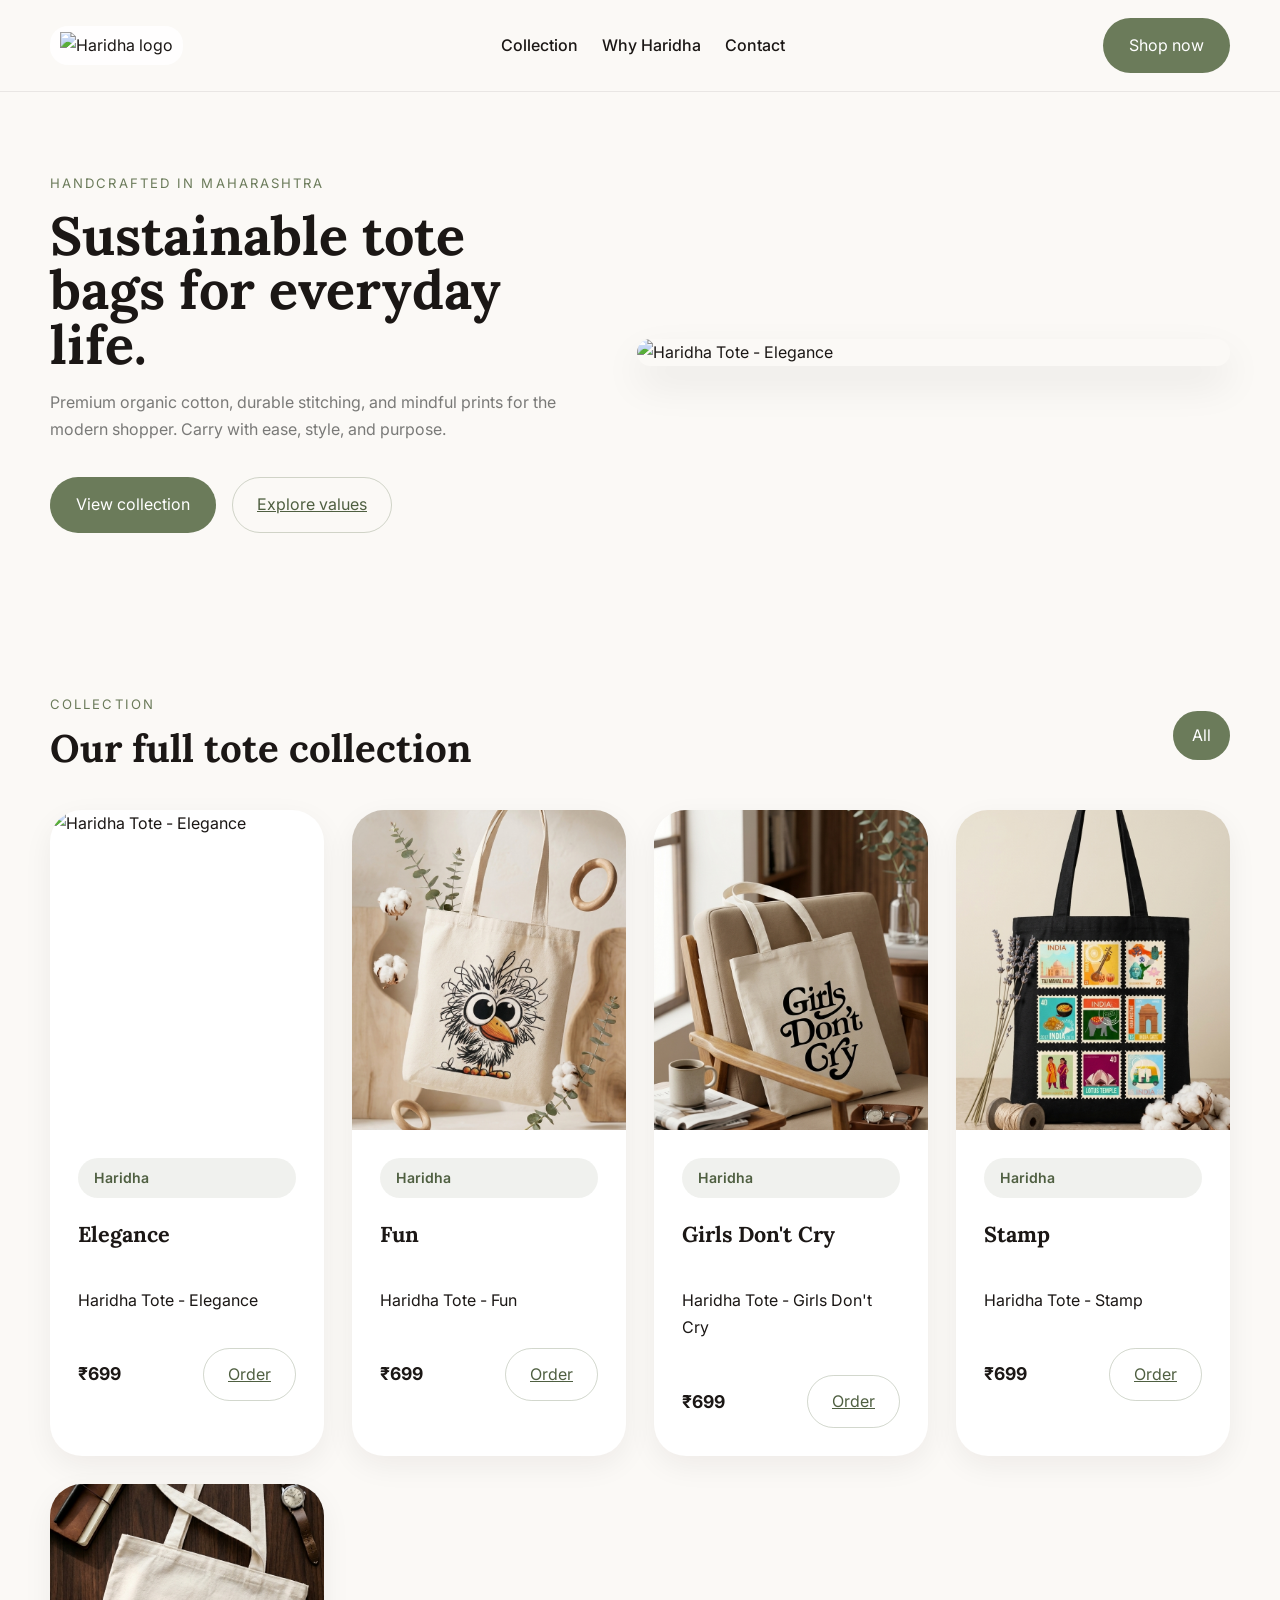
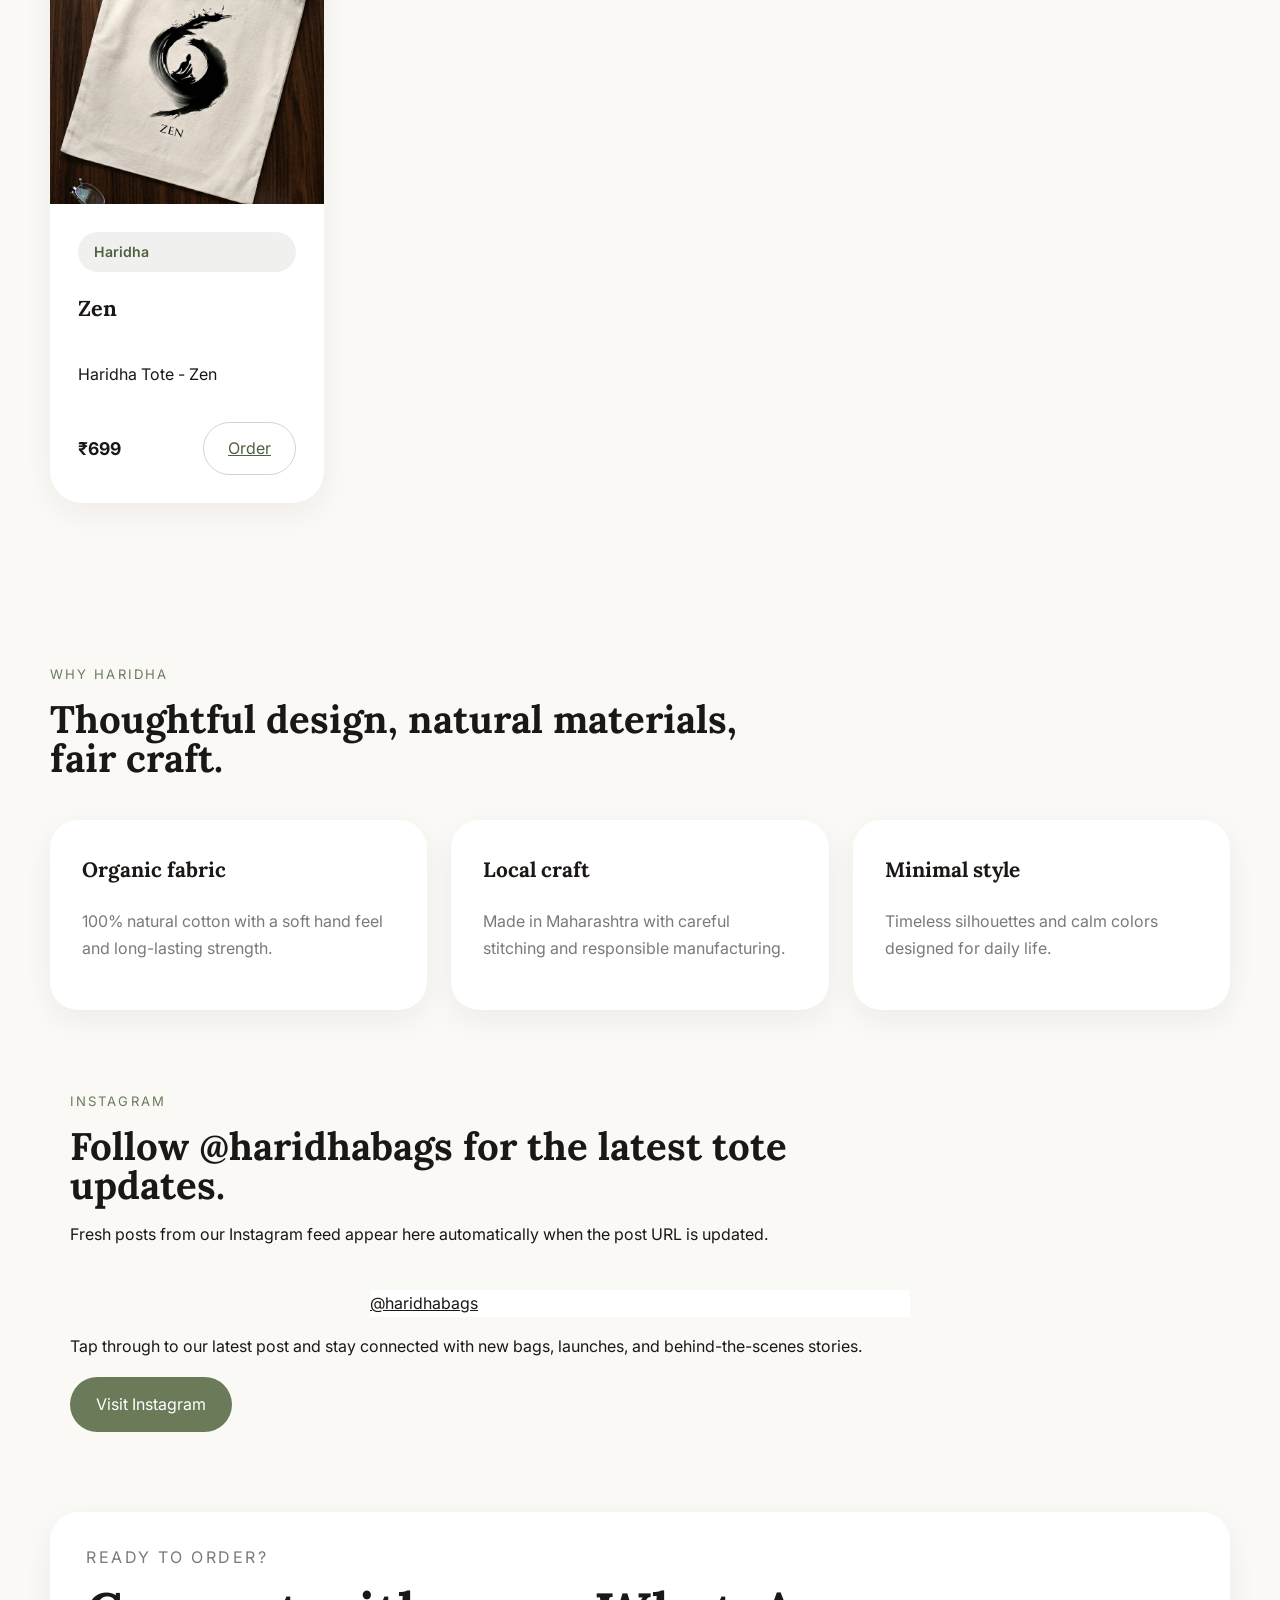
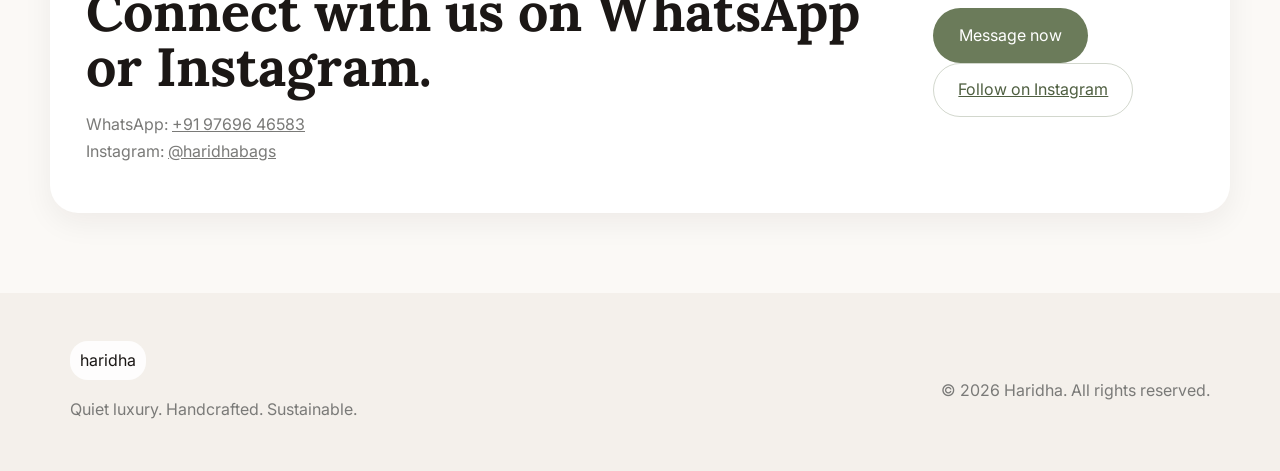
==== commit d6ce0da4: "Add Google Analytics gtag snippet inside head for HTML pages" ====
--- a/index.html
+++ b/index.html
@@ -1,6 +1,15 @@
 ﻿<!DOCTYPE html>
 <html lang="en">
 <head>
+  <!-- Google tag (gtag.js) -->
+  <script async src="https://www.googletagmanager.com/gtag/js?id=G-GH2HVYL601"></script>
+  <script>
+    window.dataLayer = window.dataLayer || [];
+    function gtag(){dataLayer.push(arguments);}
+    gtag('js', new Date());
+
+    gtag('config', 'G-GH2HVYL601');
+  </script>
   <meta charset="utf-8" />
   <meta name="viewport" content="width=device-width, initial-scale=1" />
   <meta name="description" content="Haridha — Sustainable organic tote bags handcrafted in Maharashtra. Shop premium cotton totes with natural prints and thoughtful design." />
@@ -76,13 +85,39 @@
       </div>
     </section>
 
+    <section id="instagram" class="instagram container">
+      <div class="section-header">
+        <p class="eyebrow">Instagram</p>
+        <h2>Follow @haridhabags for the latest tote updates.</h2>
+        <p class="instagram-copy">Fresh posts from our Instagram feed appear here automatically when the post URL is updated.</p>
+      </div>
+      <div class="instagram-grid">
+        <div class="instagram-card">
+          <blockquote class="instagram-media" data-instgrm-permalink="" data-instgrm-version="14" style="background:#FFF;border:0;margin:0 auto;max-width:540px;min-width:326px;padding:0;">
+            <a href="https://instagram.com/haridhabags" target="_blank" rel="noopener noreferrer">@haridhabags</a>
+          </blockquote>
+        </div>
+        <div class="instagram-panel">
+          <p>Tap through to our latest post and stay connected with new bags, launches, and behind-the-scenes stories.</p>
+          <a class="btn btn-primary" href="https://instagram.com/haridhabags" target="_blank" rel="noopener noreferrer">Visit Instagram</a>
+        </div>
+      </div>
+    </section>
+
     <section id="contact" class="contact container">
       <div class="contact-card">
         <div>
           <p class="eyebrow">Ready to order?</p>
-          <h2>Connect with us on WhatsApp.</h2>
-        </div>
-        <a class="btn btn-primary" href="https://wa.me/1234567890?text=Hi%2C%20I%20would%20like%20to%20order%20a%20Haridha%20tote.">Message now</a>
+          <h2>Connect with us on WhatsApp or Instagram.</h2>
+          <p class="contact-meta">
+            WhatsApp: <a href="https://wa.me/919769646583">+91 97696 46583</a><br />
+            Instagram: <a href="https://instagram.com/haridhabags" target="_blank" rel="noopener noreferrer">@haridhabags</a>
+          </p>
+        </div>
+        <div class="contact-actions">
+          <a class="btn btn-primary" href="https://wa.me/919769646583?text=Hi%2C%20I%20would%20like%20to%20order%20a%20Haridha%20tote.">Message now</a>
+          <a class="btn btn-secondary" href="https://instagram.com/haridhabags" target="_blank" rel="noopener noreferrer">Follow on Instagram</a>
+        </div>
       </div>
     </section>
   </main>
@@ -118,7 +153,7 @@
             <p>${p.alt}</p>
             <div class="card-footer">
               <strong>₹${p.price}</strong>
-              <a class="btn btn-secondary" href="https://wa.me/1234567890?text=I'm%20interested%20in%20${encodeURIComponent(p.name)}">Order</a>
+              <a class="btn btn-secondary" href="https://wa.me/919769646583?text=I'm%20interested%20in%20${encodeURIComponent(p.name)}">Order</a>
             </div>
           </div>
         </article>
@@ -160,6 +195,33 @@
     }
 
     loadProducts();
+    loadInstagram();
+
+    function loadInstagram() {
+      fetch('instagram.json')
+        .then((response) => response.json())
+        .then((data) => {
+          if (!data?.postUrl) return;
+          const block = document.querySelector('.instagram-media');
+          if (!block) return;
+          block.setAttribute('data-instgrm-permalink', data.postUrl);
+          const link = block.querySelector('a');
+          if (link) {
+            link.href = data.postUrl;
+            link.textContent = `@${data.username || 'haridhabags'}`;
+          }
+          const processInstagram = () => {
+            if (window.instgrm?.Embeds?.process) {
+              window.instgrm.Embeds.process();
+            }
+          };
+          processInstagram();
+          window.addEventListener('load', processInstagram);
+          setTimeout(processInstagram, 1500);
+        })
+        .catch(() => {});
+    }
   </script>
+  <script async defer src="//www.instagram.com/embed.js"></script>
 </body>
 </html>
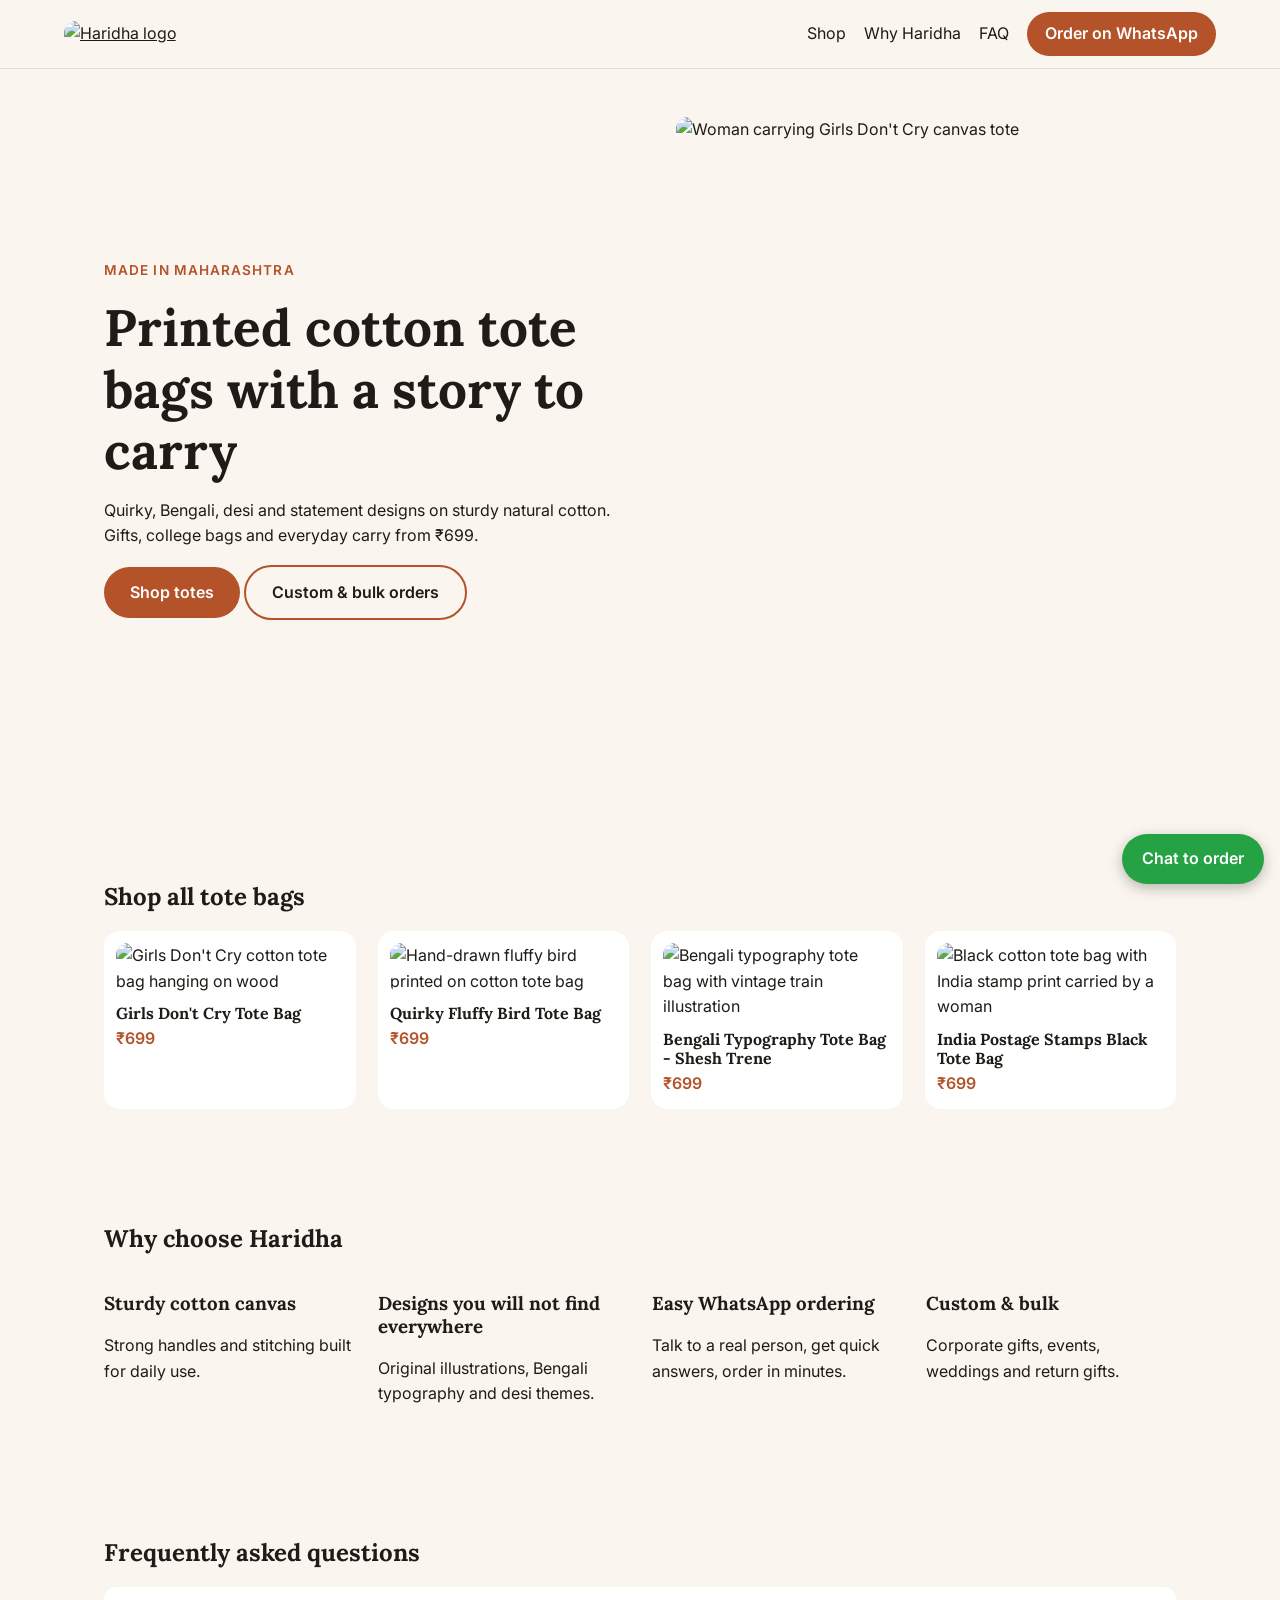
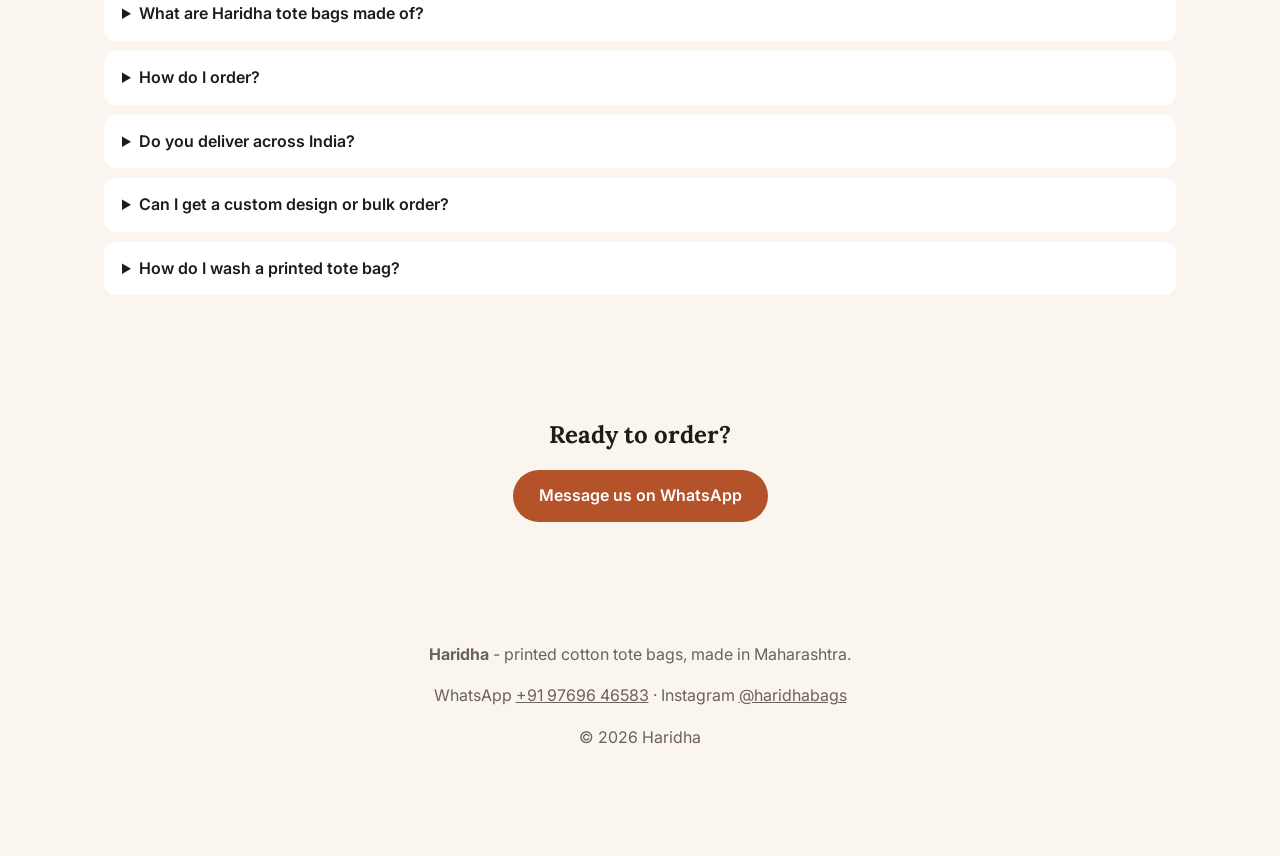
==== commit d4d3a2ce: "new from claude" ====
--- a/index.html
+++ b/index.html
@@ -1,227 +1,12 @@
-﻿<!DOCTYPE html>
-<html lang="en">
-<head>
-  <!-- Google tag (gtag.js) -->
-  <script async src="https://www.googletagmanager.com/gtag/js?id=G-GH2HVYL601"></script>
-  <script>
-    window.dataLayer = window.dataLayer || [];
-    function gtag(){dataLayer.push(arguments);}
-    gtag('js', new Date());
-
-    gtag('config', 'G-GH2HVYL601');
-  </script>
-  <meta charset="utf-8" />
-  <meta name="viewport" content="width=device-width, initial-scale=1" />
-  <meta name="description" content="Haridha — Sustainable organic tote bags handcrafted in Maharashtra. Shop premium cotton totes with natural prints and thoughtful design." />
-  <meta name="keywords" content="organic tote bag, cotton tote, sustainable bags, handcrafted totes, eco-friendly fashion, Haridha bags" />
-  <meta property="og:title" content="Haridha | Organic Cotton Tote Bags" />
-  <meta property="og:description" content="Handcrafted organic tote bags made in Maharashtra. Durable, stylish, and made for everyday carrying." />
-  <meta property="og:image" content="assets/images/tote_bags_catlog/elegance.png" />
-  <meta property="og:url" content="https://haridhabags.github.io/website/" />
-  <title>Haridha | Organic Cotton Tote Bags</title>
-  <link href="https://fonts.googleapis.com/css2?family=Lora:wght@400;500;600&family=Inter:wght@300;400;500;600;700&display=swap" rel="stylesheet" />
-  <link rel="stylesheet" href="style.css" />
-</head>
-<body id="top">
-  <header class="site-header">
-    <div class="nav container">
-      <a class="brand" href="#top" aria-label="Haridha homepage">
-        <img class="brand-logo" src="assets/brand/logo.png" alt="Haridha logo" />
-      </a>
-      <nav class="nav-links">
-        <a href="#collection">Collection</a>
-        <a href="#why">Why Haridha</a>
-        <a href="#contact">Contact</a>
-      </nav>
-      <a class="btn btn-primary" href="#collection">Shop now</a>
-    </div>
-  </header>
-
-  <main>
-    <section class="hero container">
-      <div class="hero-copy">
-        <p class="eyebrow">Handcrafted in Maharashtra</p>
-        <h1>Sustainable tote bags for everyday life.</h1>
-        <p class="hero-text">Premium organic cotton, durable stitching, and mindful prints for the modern shopper. Carry with ease, style, and purpose.</p>
-        <div class="hero-actions">
-          <a class="btn btn-primary" href="#collection">View collection</a>
-          <a class="btn btn-secondary" href="#why">Explore values</a>
-        </div>
-      </div>
-      <div class="hero-image">
-        <img id="hero-image" src="" alt="Haridha tote bag on a white background" />
-      </div>
-    </section>
-
-    <section id="collection" class="product-filter container">
-      <div class="filter-row">
-        <div class="section-header">
-          <p class="eyebrow">Collection</p>
-          <h2>Our full tote collection</h2>
-        </div>
-        <div id="tag-list" class="tag-list"></div>
-      </div>
-      <div id="product-grid" class="product-grid"></div>
-    </section>
-
-    <section id="why" class="why container">
-      <div class="section-header">
-        <p class="eyebrow">Why Haridha</p>
-        <h2>Thoughtful design, natural materials, fair craft.</h2>
-      </div>
-      <div class="why-grid">
-        <div class="why-card">
-          <h3>Organic fabric</h3>
-          <p>100% natural cotton with a soft hand feel and long-lasting strength.</p>
-        </div>
-        <div class="why-card">
-          <h3>Local craft</h3>
-          <p>Made in Maharashtra with careful stitching and responsible manufacturing.</p>
-        </div>
-        <div class="why-card">
-          <h3>Minimal style</h3>
-          <p>Timeless silhouettes and calm colors designed for daily life.</p>
-        </div>
-      </div>
-    </section>
-
-    <section id="instagram" class="instagram container">
-      <div class="section-header">
-        <p class="eyebrow">Instagram</p>
-        <h2>Follow @haridhabags for the latest tote updates.</h2>
-        <p class="instagram-copy">Fresh posts from our Instagram feed appear here automatically when the post URL is updated.</p>
-      </div>
-      <div class="instagram-grid">
-        <div class="instagram-card">
-          <blockquote class="instagram-media" data-instgrm-permalink="" data-instgrm-version="14" style="background:#FFF;border:0;margin:0 auto;max-width:540px;min-width:326px;padding:0;">
-            <a href="https://instagram.com/haridhabags" target="_blank" rel="noopener noreferrer">@haridhabags</a>
-          </blockquote>
-        </div>
-        <div class="instagram-panel">
-          <p>Tap through to our latest post and stay connected with new bags, launches, and behind-the-scenes stories.</p>
-          <a class="btn btn-primary" href="https://instagram.com/haridhabags" target="_blank" rel="noopener noreferrer">Visit Instagram</a>
-        </div>
-      </div>
-    </section>
-
-    <section id="contact" class="contact container">
-      <div class="contact-card">
-        <div>
-          <p class="eyebrow">Ready to order?</p>
-          <h2>Connect with us on WhatsApp or Instagram.</h2>
-          <p class="contact-meta">
-            WhatsApp: <a href="https://wa.me/919769646583">+91 97696 46583</a><br />
-            Instagram: <a href="https://instagram.com/haridhabags" target="_blank" rel="noopener noreferrer">@haridhabags</a>
-          </p>
-        </div>
-        <div class="contact-actions">
-          <a class="btn btn-primary" href="https://wa.me/919769646583?text=Hi%2C%20I%20would%20like%20to%20order%20a%20Haridha%20tote.">Message now</a>
-          <a class="btn btn-secondary" href="https://instagram.com/haridhabags" target="_blank" rel="noopener noreferrer">Follow on Instagram</a>
-        </div>
-      </div>
-    </section>
-  </main>
-
-  <footer class="footer">
-    <div class="container footer-inner">
-      <div>
-        <a class="brand" href="index.html">haridha</a>
-        <p>Quiet luxury. Handcrafted. Sustainable.</p>
-      </div>
-      <p>© 2026 Haridha. All rights reserved.</p>
-    </div>
-  </footer>
-
-  <script>
-    const productGrid = document.getElementById('product-grid');
-    const tagList = document.getElementById('tag-list');
-    const heroImage = document.getElementById('hero-image');
-    let products = [];
-    let activeTag = 'All';
-
-    function renderProducts(items) {
-      if (items.length === 0) {
-        productGrid.innerHTML = '<p class="empty-state">No products available yet.</p>';
-        return;
-      }
-      productGrid.innerHTML = items.map(p => `
-        <article class="product-card">
-          <img src="${p.img}" alt="${p.alt}" loading="lazy" />
-          <div class="card-body">
-            <span class="product-badge">${p.badge || 'Haridha'}</span>
-            <h3>${p.name}</h3>
-            <p>${p.alt}</p>
-            <div class="card-footer">
-              <strong>₹${p.price}</strong>
-              <a class="btn btn-secondary" href="https://wa.me/919769646583?text=I'm%20interested%20in%20${encodeURIComponent(p.name)}">Order</a>
-            </div>
-          </div>
-        </article>
-      `).join('');
-    }
-
-    function renderTags(tags) {
-      tagList.innerHTML = tags.map(tag => `
-        <button class="tag ${tag === activeTag ? 'tag-active' : ''}" data-tag="${tag}">${tag}</button>
-      `).join('');
-      tagList.querySelectorAll('.tag').forEach(button => {
-        button.addEventListener('click', () => {
-          activeTag = button.dataset.tag;
-          filterProducts();
-        });
-      });
-    }
-
-    function setHeroImage(item) {
-      if (!heroImage || !item) return;
-      heroImage.src = item.img;
-      heroImage.alt = item.alt;
-    }
-
-    function filterProducts() {
-      const filtered = activeTag === 'All'
-        ? products
-        : products.filter(p => p.tags.includes(activeTag));
-      renderProducts(filtered);
-      renderTags(['All', ...new Set(products.flatMap(p => p.tags))]);
-      setHeroImage(filtered[0] || products[0]);
-    }
-
-    async function loadProducts() {
-      const response = await fetch('products.json');
-      products = await response.json();
-      renderTags(['All', ...new Set(products.flatMap(p => p.tags))]);
-      filterProducts();
-    }
-
-    loadProducts();
-    loadInstagram();
-
-    function loadInstagram() {
-      fetch('instagram.json')
-        .then((response) => response.json())
-        .then((data) => {
-          if (!data?.postUrl) return;
-          const block = document.querySelector('.instagram-media');
-          if (!block) return;
-          block.setAttribute('data-instgrm-permalink', data.postUrl);
-          const link = block.querySelector('a');
-          if (link) {
-            link.href = data.postUrl;
-            link.textContent = `@${data.username || 'haridhabags'}`;
-          }
-          const processInstagram = () => {
-            if (window.instgrm?.Embeds?.process) {
-              window.instgrm.Embeds.process();
-            }
-          };
-          processInstagram();
-          window.addEventListener('load', processInstagram);
-          setTimeout(processInstagram, 1500);
-        })
-        .catch(() => {});
-    }
-  </script>
-  <script async defer src="//www.instagram.com/embed.js"></script>
-</body>
-</html>
+<!DOCTYPE html><html lang="en-IN"><head><meta charset="utf-8"><meta name="viewport" content="width=device-width,initial-scale=1">
+<title>Printed Cotton Tote Bags India | Quirky, Bengali & Statement Designs | Haridha</title><meta name="description" content="Buy printed cotton tote bags online in India. Quirky, Bengali typography, India stamp and statement designs from Rs 699. Made in Maharashtra, order on WhatsApp."><link rel="canonical" href="https://haridha.co.in/">
+<meta property="og:type" content="website"><meta property="og:title" content="Printed Cotton Tote Bags India | Quirky, Bengali & Statement Designs | Haridha"><meta property="og:description" content="Buy printed cotton tote bags online in India. Quirky, Bengali typography, India stamp and statement designs from Rs 699. Made in Maharashtra, order on WhatsApp."><meta property="og:url" content="https://haridha.co.in/"><meta property="og:image" content="https://haridha.co.in/assets/img/girls-dont-cry-tote-bag-1.webp">
+<meta name="twitter:card" content="summary_large_image"><link rel="icon" href="/assets/brand/logo.png">
+<link rel="preconnect" href="https://fonts.googleapis.com"><link href="https://fonts.googleapis.com/css2?family=Lora:wght@500;600&family=Inter:wght@400;500;600&display=swap" rel="stylesheet"><link rel="stylesheet" href="/style.css">
+<script async src="https://www.googletagmanager.com/gtag/js?id=G-GH2HVYL601"></script><script>window.dataLayer=window.dataLayer||[];function gtag(){dataLayer.push(arguments)}gtag('js',new Date());gtag('config','G-GH2HVYL601')</script><script type="application/ld+json">{"@context": "https://schema.org", "@type": "Organization", "name": "Haridha", "url": "https://haridha.co.in", "logo": "https://haridha.co.in/assets/brand/logo.png", "sameAs": ["https://instagram.com/haridhabags"], "contactPoint": {"@type": "ContactPoint", "telephone": "+91-9769646583", "contactType": "sales", "areaServed": "IN"}}</script><script type="application/ld+json">{"@context": "https://schema.org", "@type": "FAQPage", "mainEntity": [{"@type": "Question", "name": "What are Haridha tote bags made of?", "acceptedAnswer": {"@type": "Answer", "text": "Natural cotton canvas with durable stitched handles, sized for books, laptops and groceries."}}, {"@type": "Question", "name": "How do I order?", "acceptedAnswer": {"@type": "Answer", "text": "Tap Order on WhatsApp, send the design name and quantity, and we confirm price, delivery and payment with you."}}, {"@type": "Question", "name": "Do you deliver across India?", "acceptedAnswer": {"@type": "Answer", "text": "Yes, we ship across India. Delivery time and charges are shared when you order."}}, {"@type": "Question", "name": "Can I get a custom design or bulk order?", "acceptedAnswer": {"@type": "Answer", "text": "Yes. Message us for custom prints, corporate gifting, wedding favours and bulk pricing."}}, {"@type": "Question", "name": "How do I wash a printed tote bag?", "acceptedAnswer": {"@type": "Answer", "text": "Hand wash gently in cold water, turn it inside out and dry in shade to keep the print sharp."}}]}</script></head><body>
+<header class="hd"><a href="/" class="brand"><img src="/assets/brand/logo.png" alt="Haridha logo" height="40"></a><nav><a href="/#shop">Shop</a><a href="/#why">Why Haridha</a><a href="/#faq">FAQ</a><a class="btn" href="https://wa.me/919769646583?text=Hi%20Haridha%2C%20I%20want%20to%20order%20a%20tote">Order on WhatsApp</a></nav></header><main><section class="hero"><div><p class="eye">Made in Maharashtra</p><h1>Printed cotton tote bags with a story to carry</h1><p>Quirky, Bengali, desi and statement designs on sturdy natural cotton. Gifts, college bags and everyday carry from &#8377;699.</p><p><a class="btn big" href="#shop">Shop totes</a> <a class="btn ghost big" href="https://wa.me/919769646583?text=I%20want%20a%20custom%20tote">Custom &amp; bulk orders</a></p></div><img src="/assets/img/girls-dont-cry-tote-bag-2.webp" alt="Woman carrying Girls Don't Cry canvas tote" width="500" height="650"></section>
+<section id="shop"><h2>Shop all tote bags</h2><div class="grid"><a class="card" href="/p/girls-dont-cry-tote-bag.html"><img src="/assets/img/girls-dont-cry-tote-bag-1.webp" alt="Girls Don't Cry cotton tote bag hanging on wood" loading="lazy" width="500" height="500"><h3>Girls Don't Cry Tote Bag</h3><p class="pr">&#8377;699</p></a><a class="card" href="/p/quirky-fluffy-bird-tote-bag.html"><img src="/assets/img/quirky-fluffy-bird-tote-bag-1.webp" alt="Hand-drawn fluffy bird printed on cotton tote bag" loading="lazy" width="500" height="500"><h3>Quirky Fluffy Bird Tote Bag</h3><p class="pr">&#8377;699</p></a><a class="card" href="/p/bengali-last-train-tote-bag.html"><img src="/assets/img/bengali-last-train-tote-bag-1.webp" alt="Bengali typography tote bag with vintage train illustration" loading="lazy" width="500" height="500"><h3>Bengali Typography Tote Bag - Shesh Trene</h3><p class="pr">&#8377;699</p></a><a class="card" href="/p/india-postage-stamps-tote-bag.html"><img src="/assets/img/india-postage-stamps-tote-bag-1.webp" alt="Black cotton tote bag with India stamp print carried by a woman" loading="lazy" width="500" height="500"><h3>India Postage Stamps Black Tote Bag</h3><p class="pr">&#8377;699</p></a></div></section>
+<section id="why" class="why"><h2>Why choose Haridha</h2><div class="cols"><div><h3>Sturdy cotton canvas</h3><p>Strong handles and stitching built for daily use.</p></div><div><h3>Designs you will not find everywhere</h3><p>Original illustrations, Bengali typography and desi themes.</p></div><div><h3>Easy WhatsApp ordering</h3><p>Talk to a real person, get quick answers, order in minutes.</p></div><div><h3>Custom &amp; bulk</h3><p>Corporate gifts, events, weddings and return gifts.</p></div></div></section>
+<section id="faq"><h2>Frequently asked questions</h2><details><summary>What are Haridha tote bags made of?</summary><p>Natural cotton canvas with durable stitched handles, sized for books, laptops and groceries.</p></details><details><summary>How do I order?</summary><p>Tap Order on WhatsApp, send the design name and quantity, and we confirm price, delivery and payment with you.</p></details><details><summary>Do you deliver across India?</summary><p>Yes, we ship across India. Delivery time and charges are shared when you order.</p></details><details><summary>Can I get a custom design or bulk order?</summary><p>Yes. Message us for custom prints, corporate gifting, wedding favours and bulk pricing.</p></details><details><summary>How do I wash a printed tote bag?</summary><p>Hand wash gently in cold water, turn it inside out and dry in shade to keep the print sharp.</p></details></section>
+<section class="cta"><h2>Ready to order?</h2><p><a class="btn big" href="https://wa.me/919769646583?text=Hi%20Haridha%2C%20I%20want%20to%20order%20a%20tote">Message us on WhatsApp</a></p></section></main><footer><p><b>Haridha</b> - printed cotton tote bags, made in Maharashtra.</p><p>WhatsApp <a href="https://wa.me/919769646583">+91 97696 46583</a> · Instagram <a href="https://instagram.com/haridhabags" rel="noopener">@haridhabags</a></p><p>&copy; 2026 Haridha</p></footer>
+<a class="fab" href="https://wa.me/919769646583?text=Hi%20Haridha%2C%20I%20want%20to%20order%20a%20tote" aria-label="Order on WhatsApp">Chat to order</a></body></html>
--- a/style.css
+++ b/style.css
@@ -1,416 +1,21 @@
-﻿:root {
-  --bg: #fbf9f6;
-  --ink: #1b1715;
-  --surface: #f4f0eb;
-  --accent: #6b7b5a;
-  --accent-dark: #4f5f41;
-  --muted: #7a7a78;
-  --light-text: #9e9e9c;
-  --display: "Lora", serif;
-  --body: "Inter", sans-serif;
-  --radius: 24px;
-  --shadow: 0 18px 40px rgba(26, 22, 20, 0.08);
-  --shadow-soft: 0 10px 30px rgba(26, 22, 20, 0.06);
-  --max-width: 1180px;
-}
-
-* {
-  box-sizing: border-box;
-}
-
-html {
-  scroll-behavior: smooth;
-}
-
-body {
-  margin: 0;
-  color: var(--ink);
-  background: var(--bg);
-  font-family: var(--body);
-  line-height: 1.7;
-  min-height: 100vh;
-}
-
-img {
-  max-width: 100%;
-  display: block;
-}
-
-a {
-  color: inherit;
-}
-
-button,
-.btn {
-  border: none;
-  font: inherit;
-}
-
-.container {
-  width: min(100%, var(--max-width));
-  margin: 0 auto;
-  padding: 0 20px;
-}
-
-.site-header {
-  position: sticky;
-  top: 0;
-  z-index: 10;
-  background: rgba(251, 249, 246, 0.96);
-  backdrop-filter: blur(10px);
-  border-bottom: 1px solid rgba(26, 22, 20, 0.08);
-}
-
-.nav {
-  display: flex;
-  align-items: center;
-  justify-content: space-between;
-  gap: 24px;
-  padding: 18px 0;
-}
-
-.brand {
-  display: inline-flex;
-  align-items: center;
-  text-decoration: none;
-  padding: 6px 10px;
-  border-radius: 18px;
-  background: rgba(255, 255, 255, 0.9);
-}
-
-.brand-logo {
-  display: block;
-  max-height: 42px;
-  width: auto;
-}
-
-.nav-links {
-  display: flex;
-  align-items: center;
-  gap: 24px;
-  flex-wrap: wrap;
-}
-
-.nav-links a {
-  color: var(--ink);
-  text-decoration: none;
-  font-weight: 500;
-}
-
-.nav-links a:hover,
-.brand:hover,
-.btn:hover {
-  color: var(--accent);
-}
-
-.btn {
-  display: inline-flex;
-  align-items: center;
-  justify-content: center;
-  gap: 10px;
-  border-radius: 999px;
-  cursor: pointer;
-  transition: transform 0.25s ease, box-shadow 0.25s ease, background 0.25s ease;
-}
-
-.btn-primary {
-  padding: 14px 26px;
-  background: var(--accent);
-  color: white;
-  text-decoration: none;
-}
-
-.btn-primary:hover {
-  transform: translateY(-1px);
-  background: var(--accent-dark);
-}
-
-.btn-secondary {
-  padding: 12px 24px;
-  background: transparent;
-  color: var(--accent-dark);
-  border: 1px solid rgba(107, 123, 90, 0.3);
-}
-
-.btn-secondary:hover {
-  background: rgba(107, 123, 90, 0.08);
-}
-
-.eyebrow {
-  color: var(--accent);
-  letter-spacing: 0.16em;
-  text-transform: uppercase;
-  font-size: 0.82rem;
-  margin: 0 0 14px;
-}
-
-.hero,
-.page-hero,
-.featured-products,
-.why,
-.contact,
-.product-filter,
-.about {
-  padding: 80px 0;
-}
-
-.hero {
-  display: grid;
-  grid-template-columns: minmax(0, 1fr) minmax(400px, 1.1fr);
-  gap: 48px;
-  align-items: center;
-}
-
-.hero-copy h1,
-.page-hero-copy h1,
-.section-header h2,
-.about-grid h2,
-.contact-card h2 {
-  font-family: var(--display);
-  font-size: clamp(2.6rem, 4.2vw, 3.8rem);
-  line-height: 1.02;
-  margin: 0;
-}
-
-.hero-text,
-.about-grid p,
-.why-card p,
-.feature-item span,
-.contact-card p {
-  color: var(--muted);
-  font-size: 1rem;
-  max-width: 58ch;
-}
-
-.hero-image img {
-  width: 100%;
-  border-radius: 32px;
-  box-shadow: var(--shadow);
-}
-
-.hero-actions {
-  display: flex;
-  flex-wrap: wrap;
-  gap: 16px;
-  margin-top: 34px;
-}
-
-.section-header {
-  max-width: 720px;
-  margin-bottom: 42px;
-}
-
-.section-header h2 {
-  font-size: clamp(2rem, 3vw, 2.8rem);
-  margin: 0;
-}
-
-.product-grid {
-  display: grid;
-  gap: 28px;
-  grid-template-columns: repeat(auto-fit, minmax(260px, 1fr));
-}
-
-.product-card {
-  background: white;
-  border-radius: 32px;
-  overflow: hidden;
-  box-shadow: var(--shadow-soft);
-  transition: transform 0.25s ease, box-shadow 0.25s ease;
-}
-
-.product-card:hover {
-  transform: translateY(-6px);
-  box-shadow: var(--shadow);
-}
-
-.product-card img {
-  width: 100%;
-  height: 320px;
-  object-fit: cover;
-}
-
-.card-body {
-  padding: 28px;
-  display: grid;
-  gap: 18px;
-}
-
-.product-badge {
-  display: inline-flex;
-  padding: 8px 16px;
-  border-radius: 999px;
-  background: rgba(107, 123, 90, 0.1);
-  color: var(--accent-dark);
-  font-size: 0.88rem;
-  font-weight: 600;
-}
-
-.card-body h3 {
-  margin: 0;
-  font-family: var(--display);
-  font-size: 1.35rem;
-}
-
-.card-footer {
-  display: flex;
-  align-items: center;
-  justify-content: space-between;
-  gap: 18px;
-  flex-wrap: wrap;
-}
-
-.card-footer strong {
-  font-size: 1.1rem;
-}
-
-.why-grid {
-  display: grid;
-  grid-template-columns: repeat(auto-fit, minmax(240px, 1fr));
-  gap: 24px;
-}
-
-.why-card,
-.contact-card,
-.about-grid,
-.about-features {
-  border-radius: 28px;
-}
-
-.why-card {
-  background: white;
-  padding: 32px;
-  box-shadow: var(--shadow-soft);
-}
-
-.why-card h3 {
-  margin-top: 0;
-  font-family: var(--display);
-  font-size: 1.3rem;
-}
-
-.about-grid {
-  display: grid;
-  grid-template-columns: 1.1fr auto;
-  gap: 32px;
-  align-items: center;
-}
-
-.about-features {
-  display: grid;
-  gap: 18px;
-}
-
-.feature-item {
-  padding: 22px 24px;
-  background: white;
-  box-shadow: var(--shadow-soft);
-  border-radius: 26px;
-}
-
-.feature-item strong {
-  display: block;
-  margin-bottom: 10px;
-  font-size: 1rem;
-}
-
-.contact-card {
-  display: flex;
-  align-items: center;
-  justify-content: space-between;
-  gap: 24px;
-  background: white;
-  padding: 32px 36px;
-  box-shadow: var(--shadow-soft);
-}
-
-.footer {
-  background: var(--surface);
-  padding: 48px 0;
-}
-
-.footer-inner {
-  display: flex;
-  align-items: center;
-  justify-content: space-between;
-  gap: 20px;
-  flex-wrap: wrap;
-}
-
-.footer-inner p {
-  margin: 16px 0 0;
-  color: var(--muted);
-}
-
-.product-filter .filter-row,
-.page-hero {
-  display: flex;
-  align-items: flex-start;
-  justify-content: space-between;
-  gap: 24px;
-}
-
-.page-hero-copy,
-.product-filter .filter-row > div {
-  max-width: 680px;
-}
-
-.tag-list {
-  display: flex;
-  flex-wrap: wrap;
-  gap: 12px;
-  margin-top: 18px;
-}
-
-.tag {
-  padding: 10px 18px;
-  border-radius: 999px;
-  background: rgba(255, 255, 255, 0.9);
-  color: var(--ink);
-  border: 1px solid rgba(26, 22, 20, 0.08);
-  cursor: pointer;
-}
-
-.tag-active {
-  background: var(--accent);
-  color: white;
-  border-color: transparent;
-}
-
-@media (max-width: 900px) {
-  .hero,
-  .about-grid,
-  .product-filter .filter-row,
-  .page-hero {
-    grid-template-columns: 1fr;
-  }
-
-  .hero,
-  .page-hero {
-    padding-top: 60px;
-  }
-}
-
-@media (max-width: 720px) {
-  .nav {
-    flex-direction: column;
-    align-items: flex-start;
-  }
-
-  .nav-links {
-    gap: 14px;
-  }
-
-  .hero-image img {
-    height: auto;
-  }
-
-  .product-card img {
-    height: 280px;
-  }
-
-  .footer-inner {
-    flex-direction: column;
-    align-items: flex-start;
-  }
-}
+:root{--bg:#faf6ef;--ink:#1f1b16;--ac:#b4532a;--mut:#6b6258;--card:#fff}
+@media(prefers-color-scheme:dark){:root{--bg:#17140f;--ink:#f3ece1;--card:#221e17;--mut:#b5aa9a}}
+*{box-sizing:border-box}body{margin:0;font:16px/1.6 Inter,sans-serif;background:var(--bg);color:var(--ink)}
+a{color:inherit}h1,h2,h3{font-family:Lora,serif;line-height:1.2}h1{font-size:clamp(2rem,5vw,3.2rem);margin:.3em 0}
+img{max-width:100%;height:auto;border-radius:12px}
+.hd{display:flex;justify-content:space-between;align-items:center;padding:12px 5vw;position:sticky;top:0;background:var(--bg);z-index:5;border-bottom:1px solid #8883}
+.hd nav{display:flex;gap:18px;align-items:center}.hd nav a:not(.btn){text-decoration:none}
+.btn{background:var(--ac);color:#fff!important;padding:9px 18px;border-radius:99px;text-decoration:none;font-weight:600;display:inline-block}
+.btn.big{padding:13px 26px}.btn.ghost{background:none;color:var(--ink)!important;border:2px solid var(--ac)}
+section,.pd{padding:48px 5vw;max-width:1200px;margin:auto}
+.hero{display:grid;grid-template-columns:1.2fr 1fr;gap:40px;align-items:center}
+.eye{color:var(--ac);font-weight:600;font-size:.85rem;text-transform:uppercase;letter-spacing:.08em}.eye a{text-decoration:none}
+.grid{display:grid;grid-template-columns:repeat(auto-fill,minmax(230px,1fr));gap:22px}.grid.sm{grid-template-columns:repeat(auto-fill,minmax(130px,1fr))}
+.card{text-decoration:none;background:var(--card);padding:12px;border-radius:16px}.card img{width:100%;aspect-ratio:1;object-fit:cover}.card h3{font-size:1rem;margin:.6em 0 .2em}
+.pr{color:var(--ac);font-weight:600;margin:0}.pr.big{font-size:1.6rem}
+.cols{display:grid;grid-template-columns:repeat(auto-fit,minmax(200px,1fr));gap:24px}
+details{background:var(--card);padding:14px 18px;border-radius:12px;margin:10px 0}summary{cursor:pointer;font-weight:600}
+.cta{text-align:center}.pd{display:grid;grid-template-columns:1.1fr 1fr;gap:40px}.gal img{width:100%;margin-bottom:14px}
+footer{text-align:center;padding:40px 5vw 90px;color:var(--mut)}
+.fab{position:fixed;right:16px;bottom:16px;background:#25a244;color:#fff;padding:12px 20px;border-radius:99px;text-decoration:none;font-weight:600;box-shadow:0 4px 14px #0004}
+@media(max-width:760px){.hero,.pd{grid-template-columns:1fr}.hd nav a:not(.btn){display:none}}
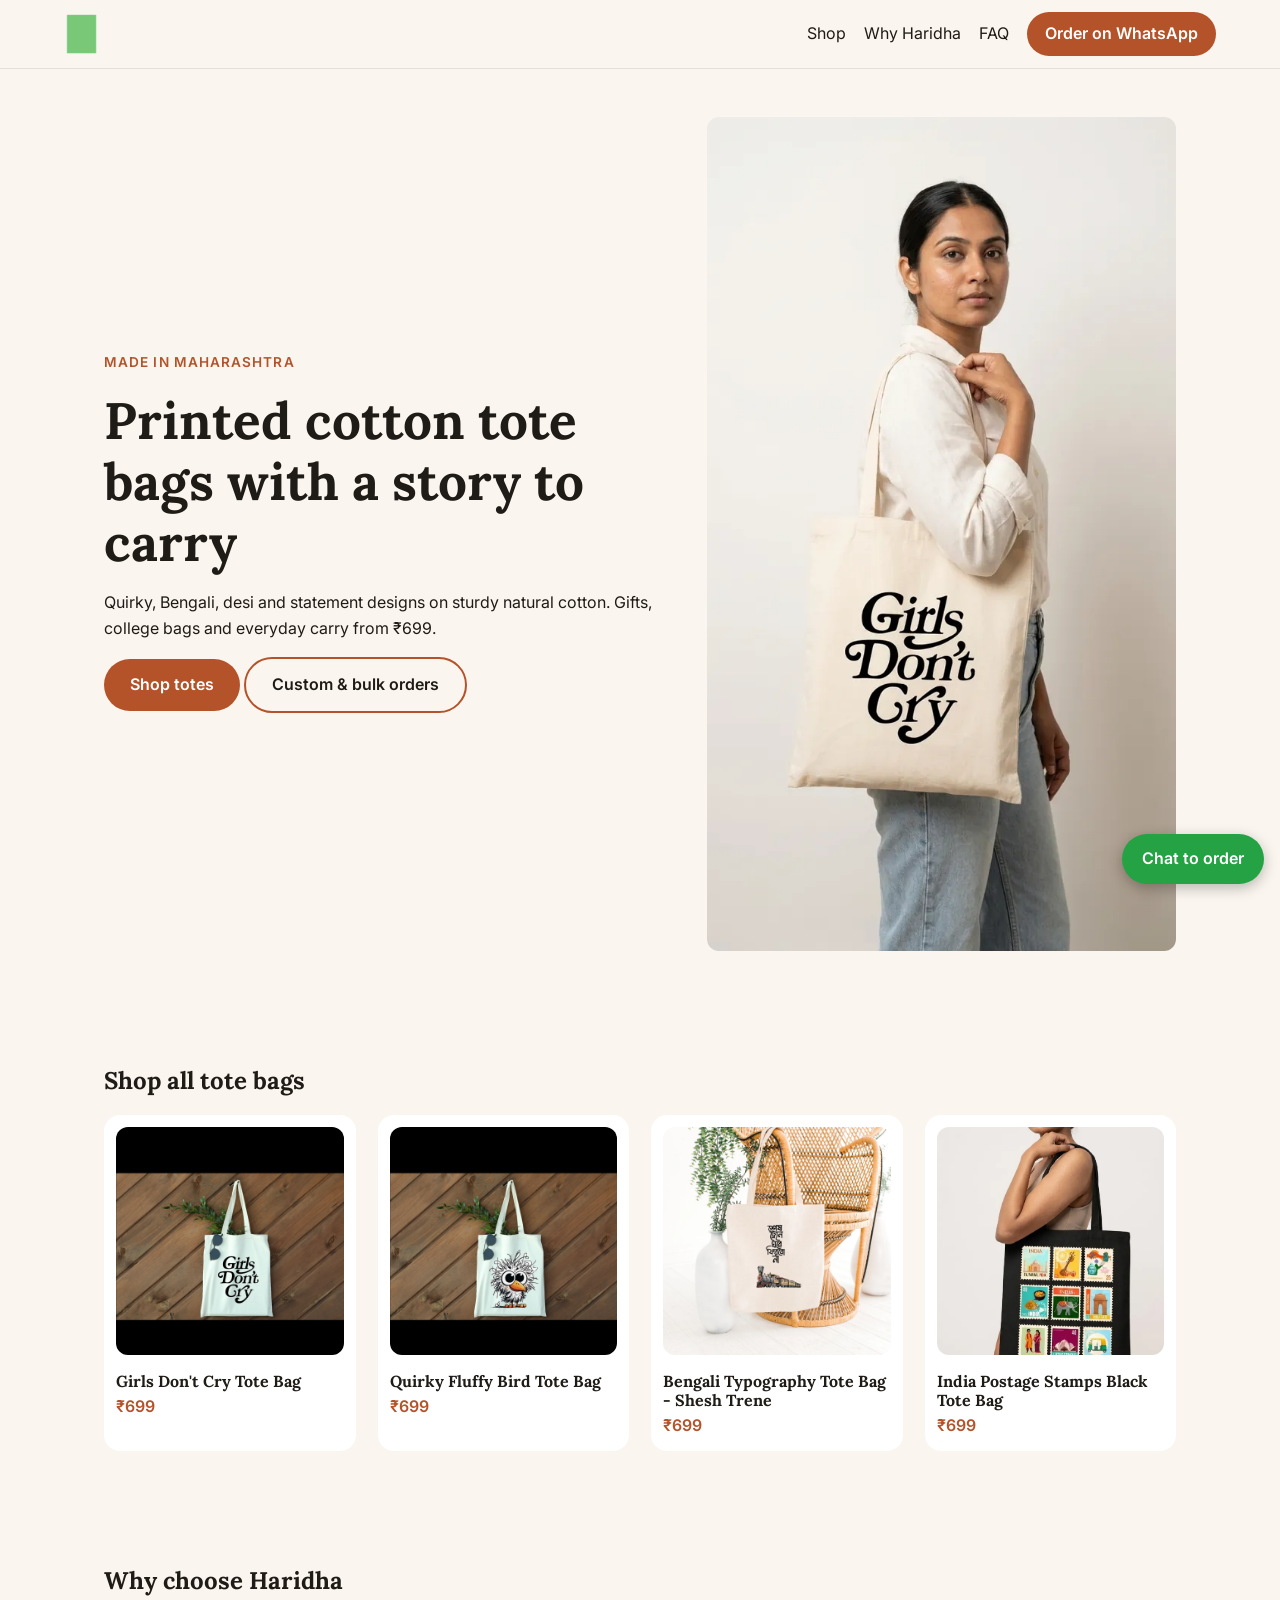
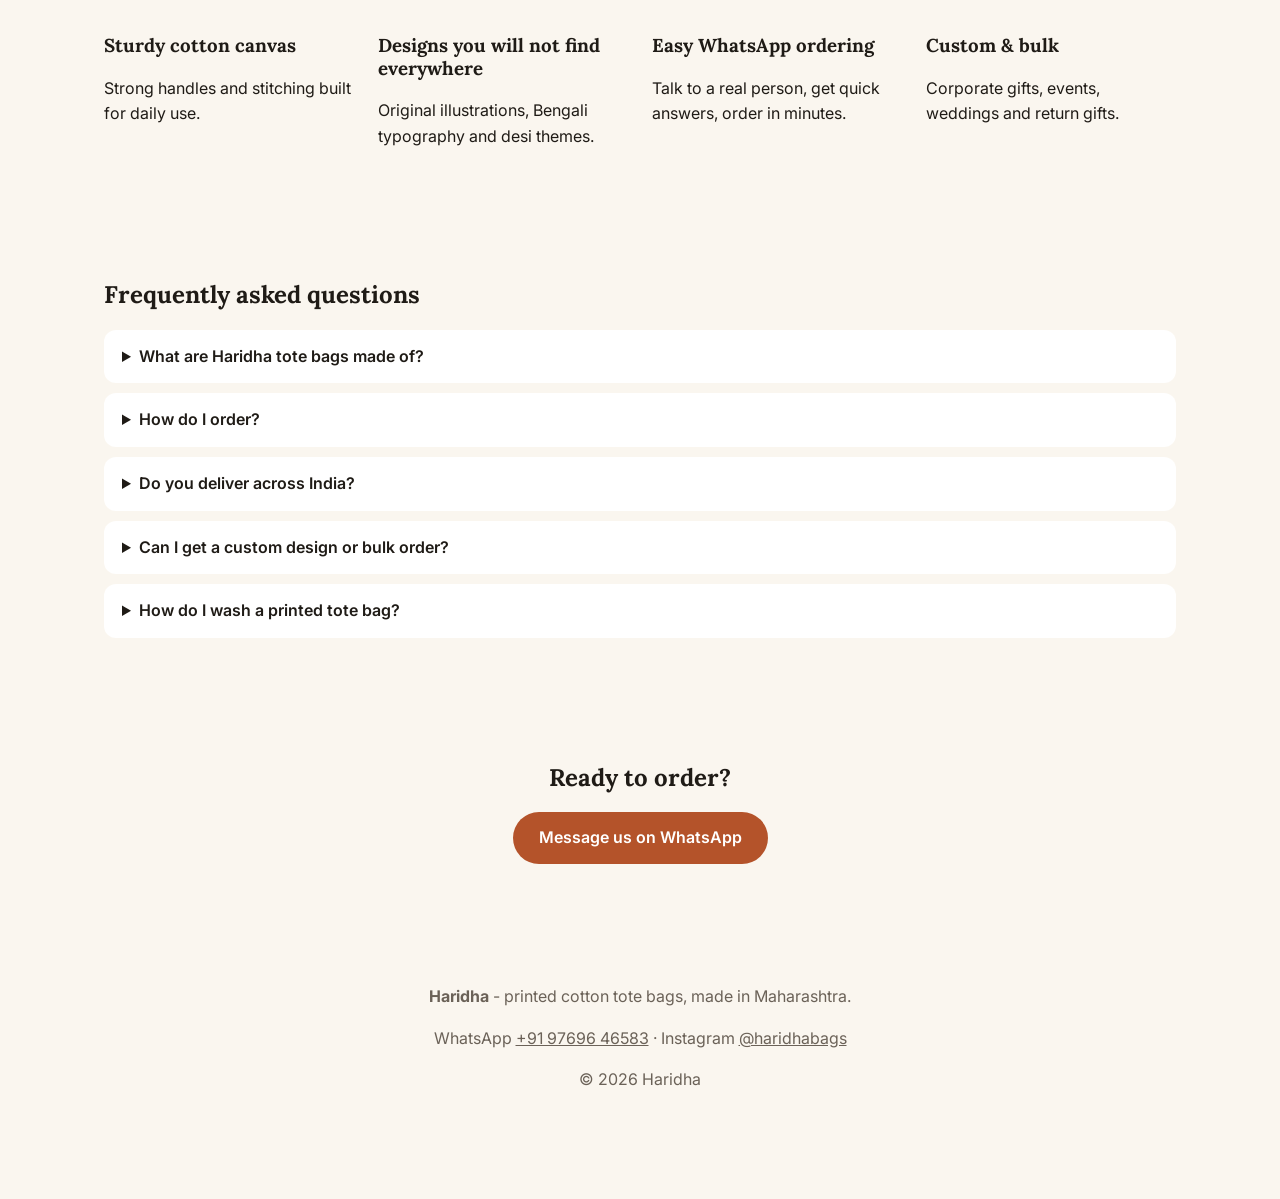
==== commit 8ea94942: "git commit -m "Redesign site"" ====
--- a/index.html
+++ b/index.html
@@ -2,9 +2,9 @@
 <title>Printed Cotton Tote Bags India | Quirky, Bengali & Statement Designs | Haridha</title><meta name="description" content="Buy printed cotton tote bags online in India. Quirky, Bengali typography, India stamp and statement designs from Rs 699. Made in Maharashtra, order on WhatsApp."><link rel="canonical" href="https://haridha.co.in/">
 <meta property="og:type" content="website"><meta property="og:title" content="Printed Cotton Tote Bags India | Quirky, Bengali & Statement Designs | Haridha"><meta property="og:description" content="Buy printed cotton tote bags online in India. Quirky, Bengali typography, India stamp and statement designs from Rs 699. Made in Maharashtra, order on WhatsApp."><meta property="og:url" content="https://haridha.co.in/"><meta property="og:image" content="https://haridha.co.in/assets/img/girls-dont-cry-tote-bag-1.webp">
 <meta name="twitter:card" content="summary_large_image"><link rel="icon" href="/assets/brand/logo.png">
-<link rel="preconnect" href="https://fonts.googleapis.com"><link href="https://fonts.googleapis.com/css2?family=Lora:wght@500;600&family=Inter:wght@400;500;600&display=swap" rel="stylesheet"><link rel="stylesheet" href="/style.css">
+<link rel="preconnect" href="https://fonts.googleapis.com"><link href="https://fonts.googleapis.com/css2?family=Lora:wght@500;600&family=Inter:wght@400;500;600&display=swap" rel="stylesheet"><link rel="stylesheet" href="/style.css?v=3">
 <script async src="https://www.googletagmanager.com/gtag/js?id=G-GH2HVYL601"></script><script>window.dataLayer=window.dataLayer||[];function gtag(){dataLayer.push(arguments)}gtag('js',new Date());gtag('config','G-GH2HVYL601')</script><script type="application/ld+json">{"@context": "https://schema.org", "@type": "Organization", "name": "Haridha", "url": "https://haridha.co.in", "logo": "https://haridha.co.in/assets/brand/logo.png", "sameAs": ["https://instagram.com/haridhabags"], "contactPoint": {"@type": "ContactPoint", "telephone": "+91-9769646583", "contactType": "sales", "areaServed": "IN"}}</script><script type="application/ld+json">{"@context": "https://schema.org", "@type": "FAQPage", "mainEntity": [{"@type": "Question", "name": "What are Haridha tote bags made of?", "acceptedAnswer": {"@type": "Answer", "text": "Natural cotton canvas with durable stitched handles, sized for books, laptops and groceries."}}, {"@type": "Question", "name": "How do I order?", "acceptedAnswer": {"@type": "Answer", "text": "Tap Order on WhatsApp, send the design name and quantity, and we confirm price, delivery and payment with you."}}, {"@type": "Question", "name": "Do you deliver across India?", "acceptedAnswer": {"@type": "Answer", "text": "Yes, we ship across India. Delivery time and charges are shared when you order."}}, {"@type": "Question", "name": "Can I get a custom design or bulk order?", "acceptedAnswer": {"@type": "Answer", "text": "Yes. Message us for custom prints, corporate gifting, wedding favours and bulk pricing."}}, {"@type": "Question", "name": "How do I wash a printed tote bag?", "acceptedAnswer": {"@type": "Answer", "text": "Hand wash gently in cold water, turn it inside out and dry in shade to keep the print sharp."}}]}</script></head><body>
-<header class="hd"><a href="/" class="brand"><img src="/assets/brand/logo.png" alt="Haridha logo" height="40"></a><nav><a href="/#shop">Shop</a><a href="/#why">Why Haridha</a><a href="/#faq">FAQ</a><a class="btn" href="https://wa.me/919769646583?text=Hi%20Haridha%2C%20I%20want%20to%20order%20a%20tote">Order on WhatsApp</a></nav></header><main><section class="hero"><div><p class="eye">Made in Maharashtra</p><h1>Printed cotton tote bags with a story to carry</h1><p>Quirky, Bengali, desi and statement designs on sturdy natural cotton. Gifts, college bags and everyday carry from &#8377;699.</p><p><a class="btn big" href="#shop">Shop totes</a> <a class="btn ghost big" href="https://wa.me/919769646583?text=I%20want%20a%20custom%20tote">Custom &amp; bulk orders</a></p></div><img src="/assets/img/girls-dont-cry-tote-bag-2.webp" alt="Woman carrying Girls Don't Cry canvas tote" width="500" height="650"></section>
+<header class="hd"><a href="/" class="brand"><img src="/assets/brand/logo.png" alt="Haridha logo" style="height:44px;width:auto;max-width:180px;border-radius:0;display:block"></a><nav><a href="/#shop">Shop</a><a href="/#why">Why Haridha</a><a href="/#faq">FAQ</a><a class="btn" href="https://wa.me/919769646583?text=Hi%20Haridha%2C%20I%20want%20to%20order%20a%20tote">Order on WhatsApp</a></nav></header><main><section class="hero"><div><p class="eye">Made in Maharashtra</p><h1>Printed cotton tote bags with a story to carry</h1><p>Quirky, Bengali, desi and statement designs on sturdy natural cotton. Gifts, college bags and everyday carry from &#8377;699.</p><p><a class="btn big" href="#shop">Shop totes</a> <a class="btn ghost big" href="https://wa.me/919769646583?text=I%20want%20a%20custom%20tote">Custom &amp; bulk orders</a></p></div><img src="/assets/img/girls-dont-cry-tote-bag-2.webp" alt="Woman carrying Girls Don't Cry canvas tote" width="500" height="650"></section>
 <section id="shop"><h2>Shop all tote bags</h2><div class="grid"><a class="card" href="/p/girls-dont-cry-tote-bag.html"><img src="/assets/img/girls-dont-cry-tote-bag-1.webp" alt="Girls Don't Cry cotton tote bag hanging on wood" loading="lazy" width="500" height="500"><h3>Girls Don't Cry Tote Bag</h3><p class="pr">&#8377;699</p></a><a class="card" href="/p/quirky-fluffy-bird-tote-bag.html"><img src="/assets/img/quirky-fluffy-bird-tote-bag-1.webp" alt="Hand-drawn fluffy bird printed on cotton tote bag" loading="lazy" width="500" height="500"><h3>Quirky Fluffy Bird Tote Bag</h3><p class="pr">&#8377;699</p></a><a class="card" href="/p/bengali-last-train-tote-bag.html"><img src="/assets/img/bengali-last-train-tote-bag-1.webp" alt="Bengali typography tote bag with vintage train illustration" loading="lazy" width="500" height="500"><h3>Bengali Typography Tote Bag - Shesh Trene</h3><p class="pr">&#8377;699</p></a><a class="card" href="/p/india-postage-stamps-tote-bag.html"><img src="/assets/img/india-postage-stamps-tote-bag-1.webp" alt="Black cotton tote bag with India stamp print carried by a woman" loading="lazy" width="500" height="500"><h3>India Postage Stamps Black Tote Bag</h3><p class="pr">&#8377;699</p></a></div></section>
 <section id="why" class="why"><h2>Why choose Haridha</h2><div class="cols"><div><h3>Sturdy cotton canvas</h3><p>Strong handles and stitching built for daily use.</p></div><div><h3>Designs you will not find everywhere</h3><p>Original illustrations, Bengali typography and desi themes.</p></div><div><h3>Easy WhatsApp ordering</h3><p>Talk to a real person, get quick answers, order in minutes.</p></div><div><h3>Custom &amp; bulk</h3><p>Corporate gifts, events, weddings and return gifts.</p></div></div></section>
 <section id="faq"><h2>Frequently asked questions</h2><details><summary>What are Haridha tote bags made of?</summary><p>Natural cotton canvas with durable stitched handles, sized for books, laptops and groceries.</p></details><details><summary>How do I order?</summary><p>Tap Order on WhatsApp, send the design name and quantity, and we confirm price, delivery and payment with you.</p></details><details><summary>Do you deliver across India?</summary><p>Yes, we ship across India. Delivery time and charges are shared when you order.</p></details><details><summary>Can I get a custom design or bulk order?</summary><p>Yes. Message us for custom prints, corporate gifting, wedding favours and bulk pricing.</p></details><details><summary>How do I wash a printed tote bag?</summary><p>Hand wash gently in cold water, turn it inside out and dry in shade to keep the print sharp.</p></details></section>
--- a/style.css
+++ b/style.css
@@ -19,3 +19,6 @@
 footer{text-align:center;padding:40px 5vw 90px;color:var(--mut)}
 .fab{position:fixed;right:16px;bottom:16px;background:#25a244;color:#fff;padding:12px 20px;border-radius:99px;text-decoration:none;font-weight:600;box-shadow:0 4px 14px #0004}
 @media(max-width:760px){.hero,.pd{grid-template-columns:1fr}.hd nav a:not(.btn){display:none}}
+.brand img{height:44px;width:auto;max-width:180px;border-radius:0;display:block}
+.hd nav a{white-space:nowrap}
+.hd{gap:12px;flex-wrap:wrap}
